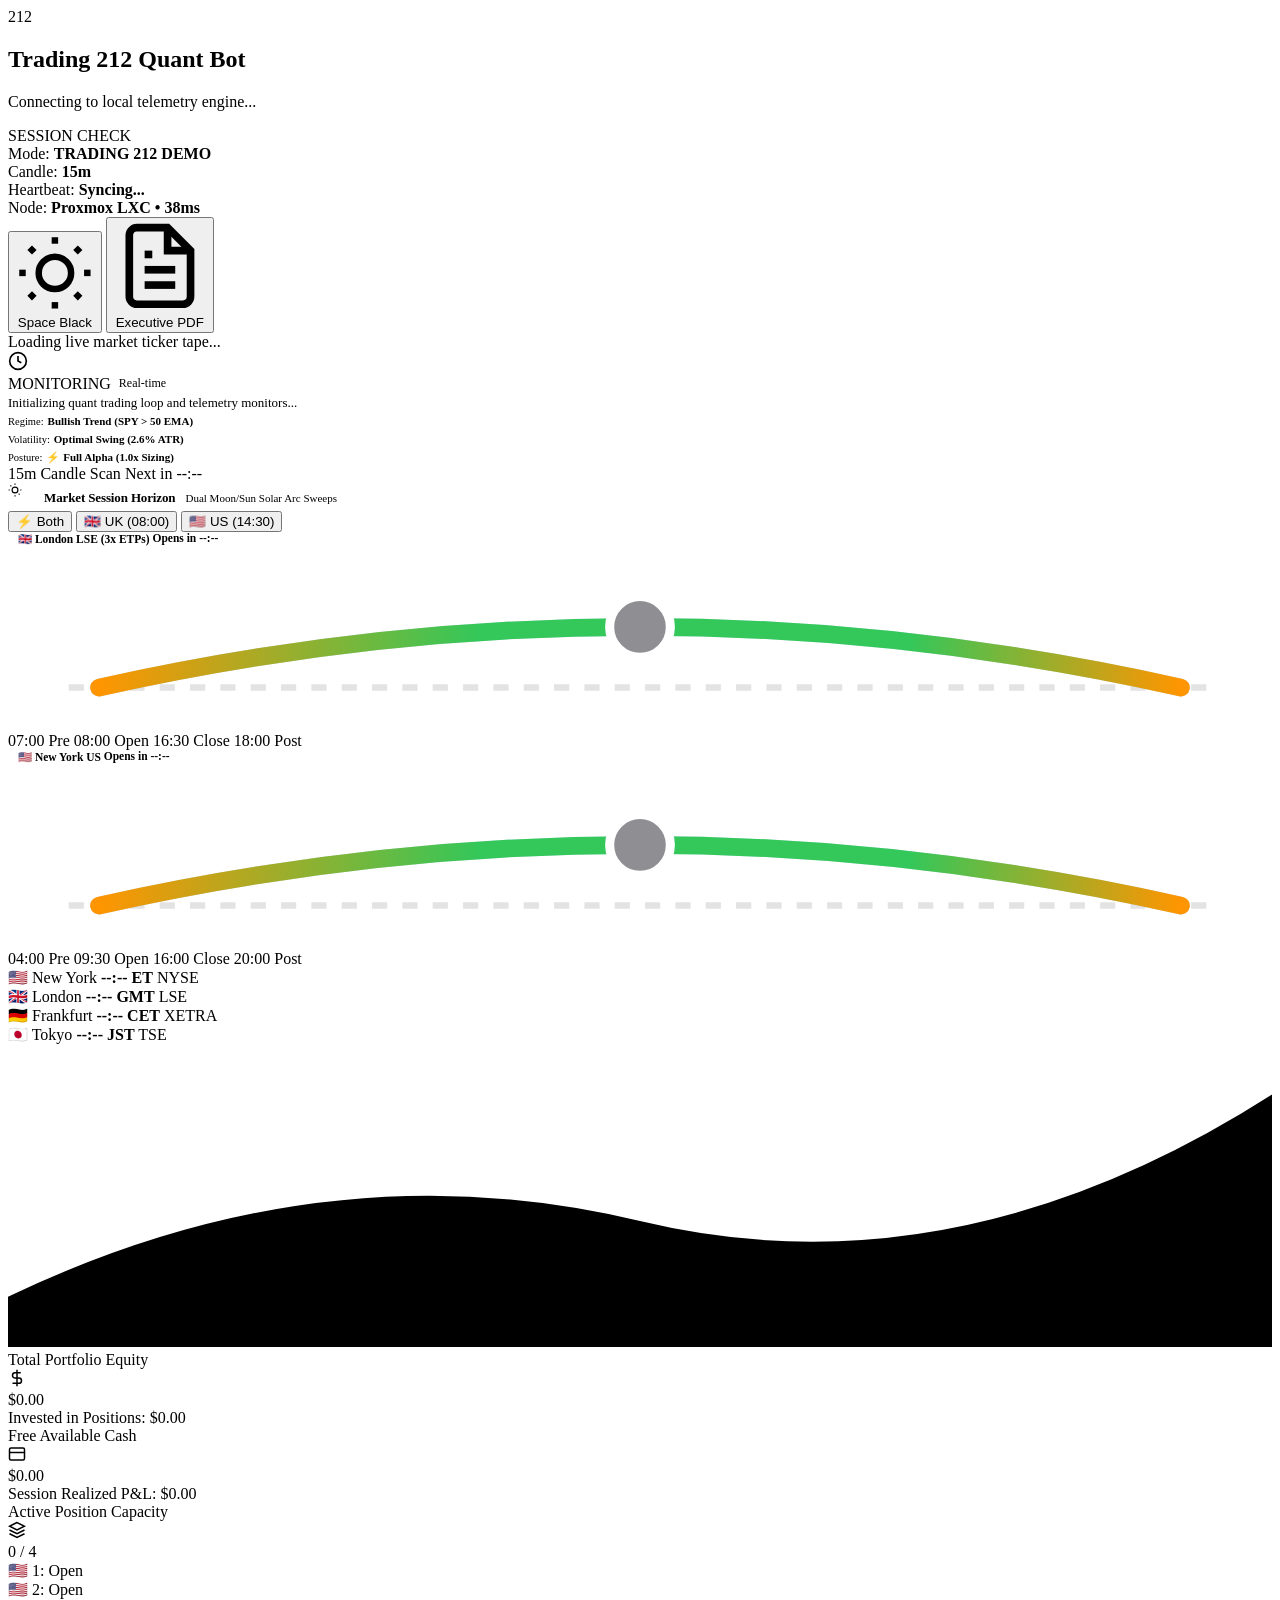
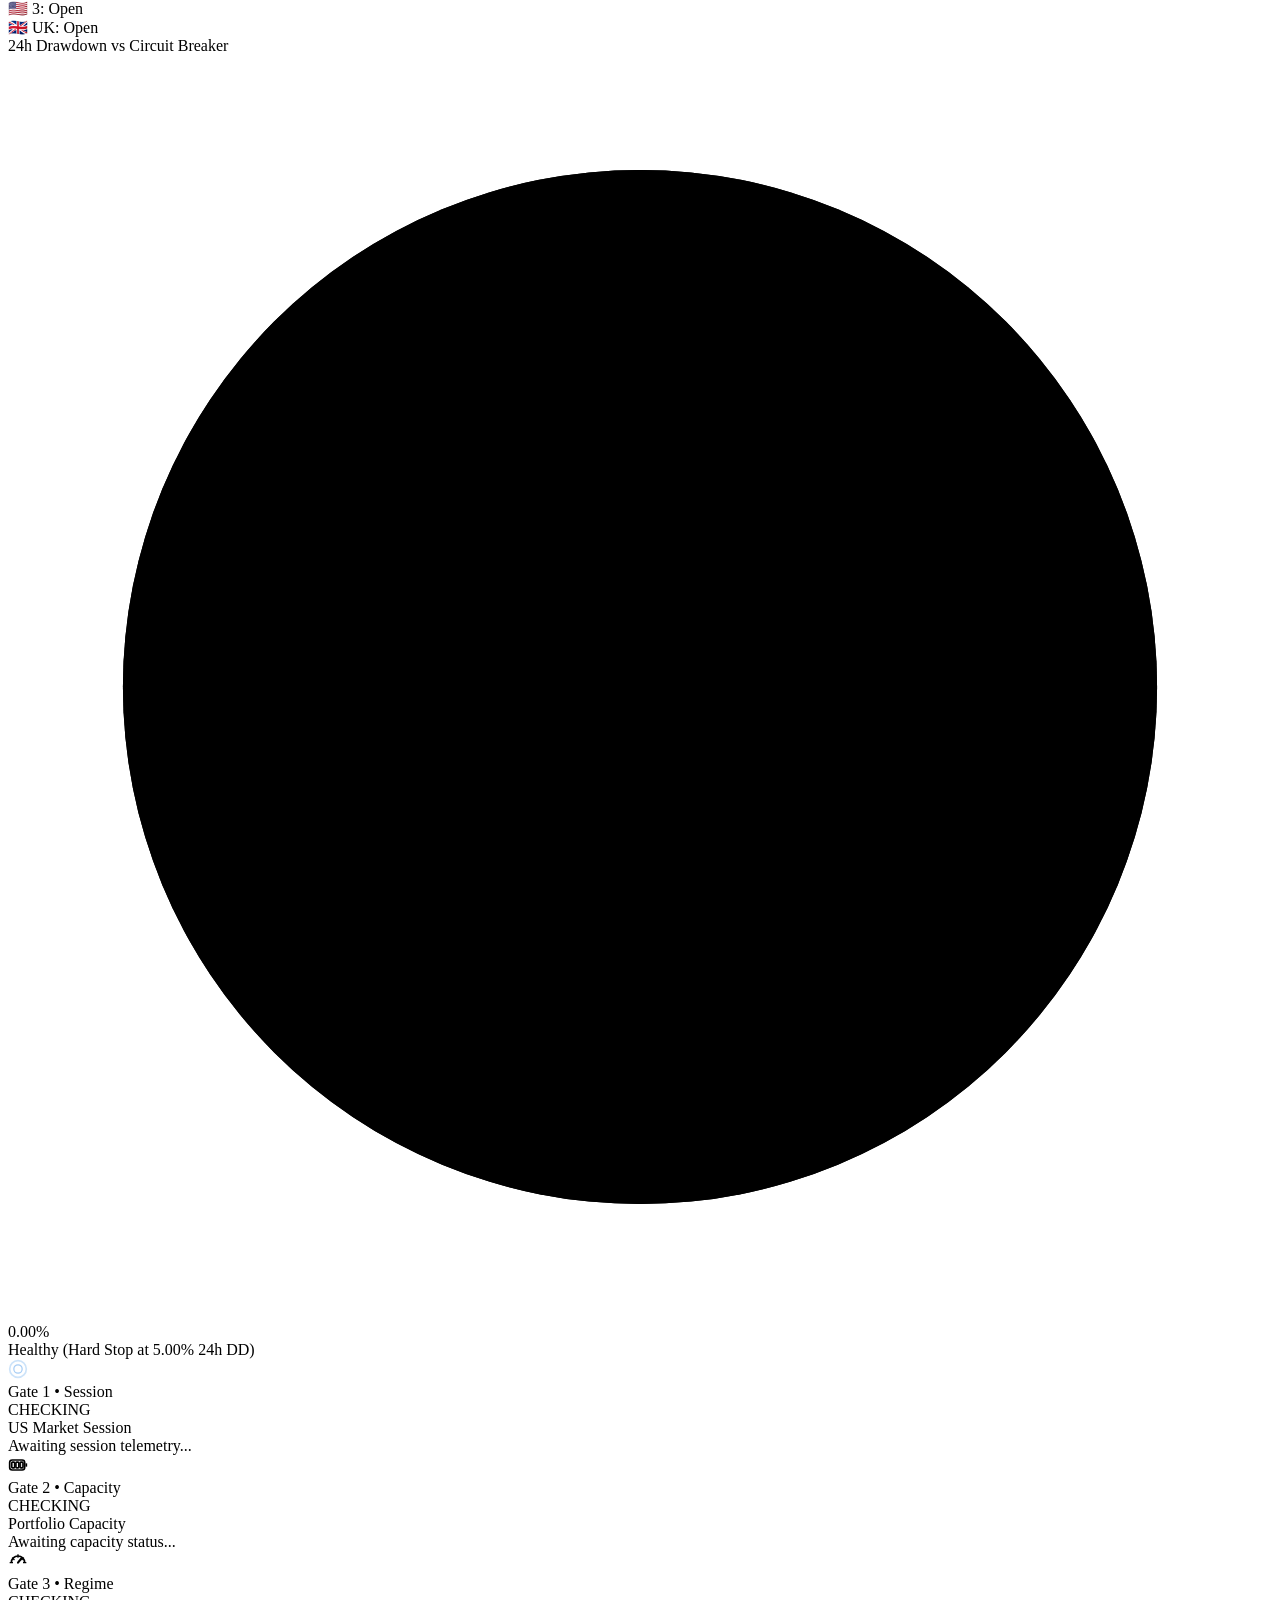
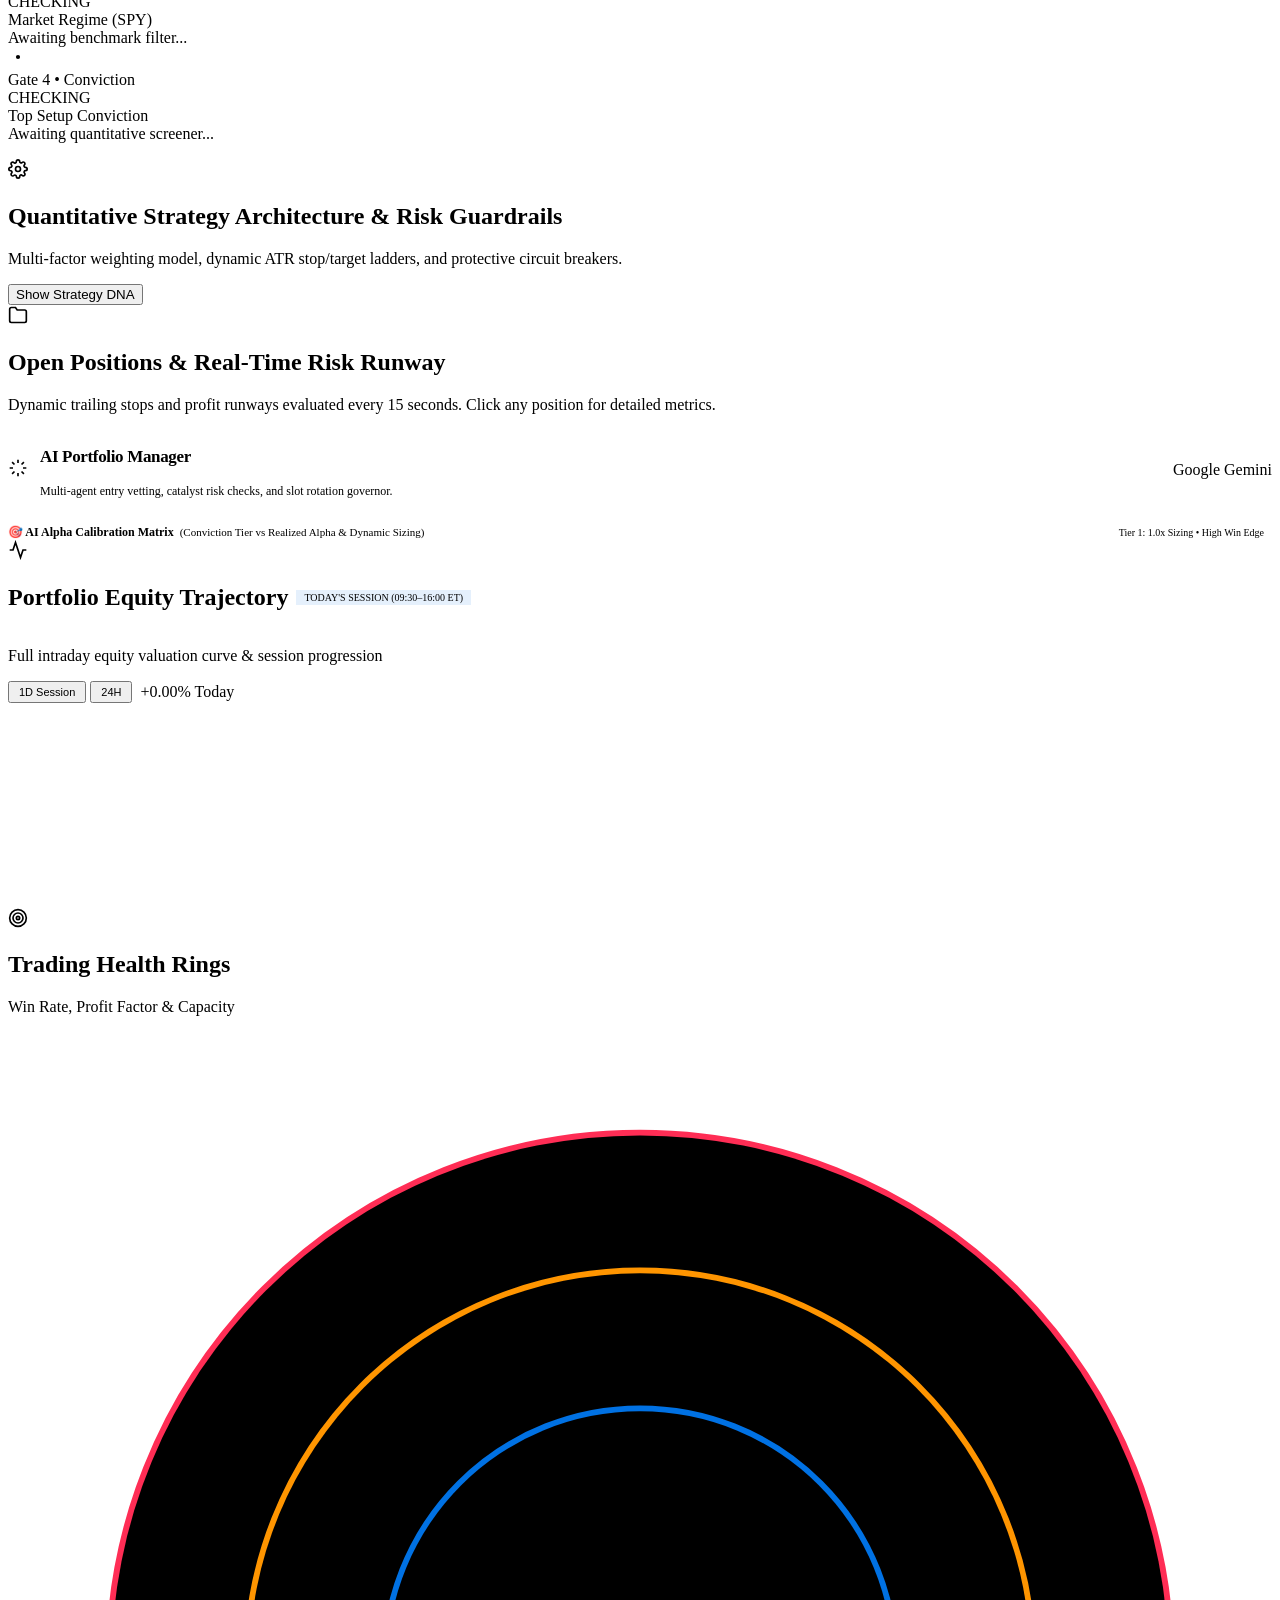
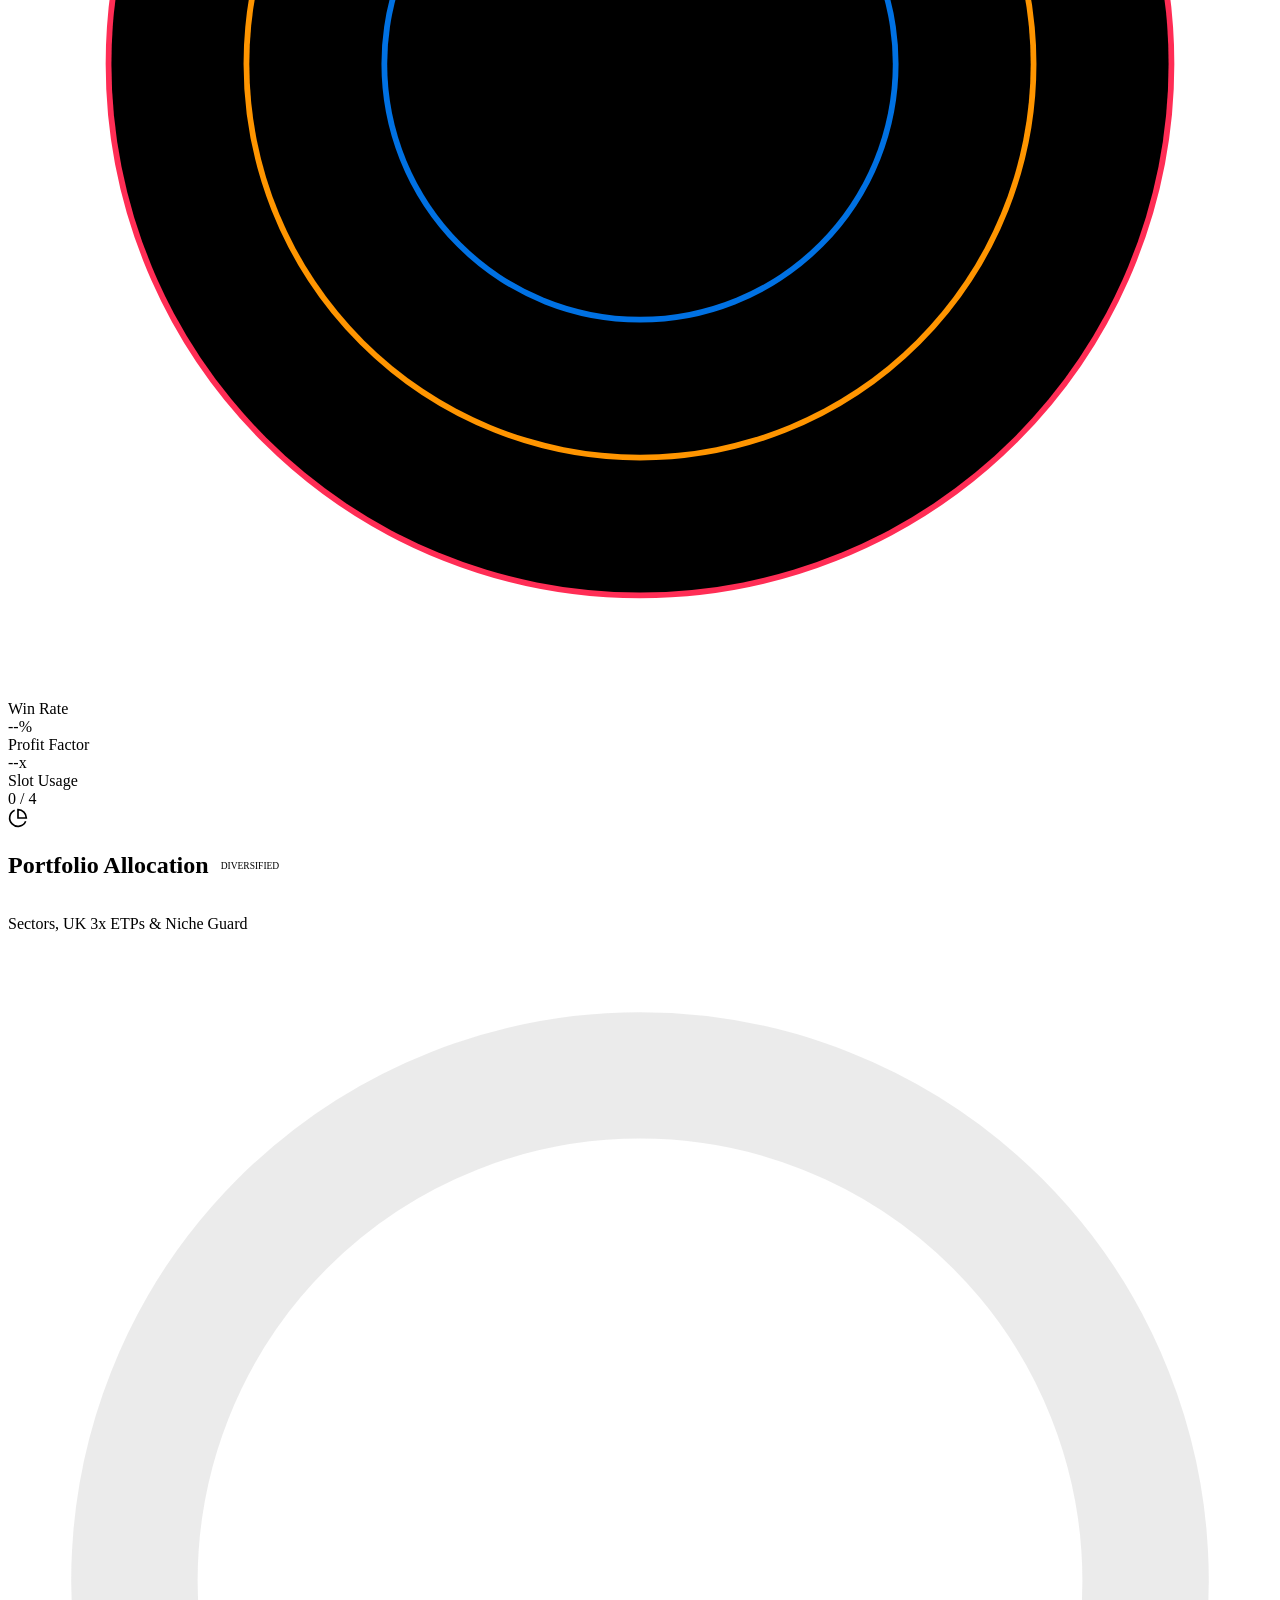
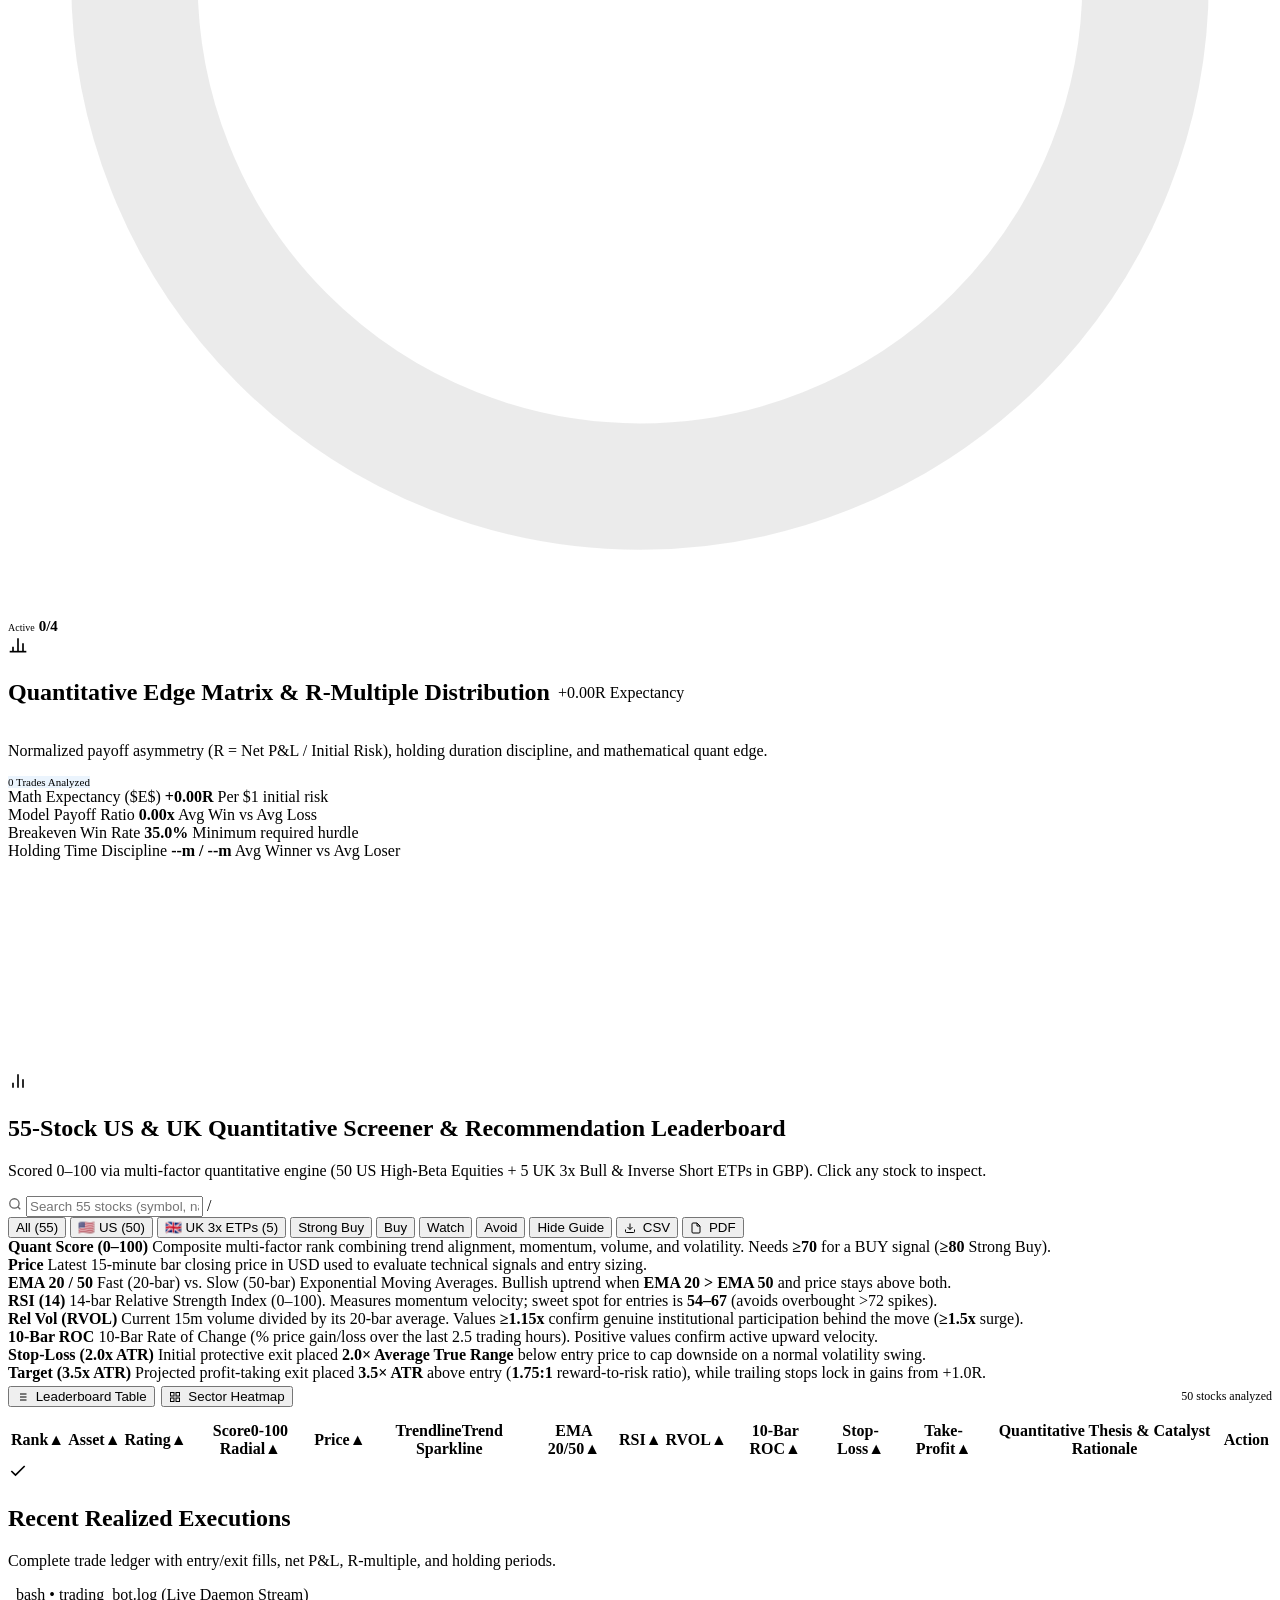
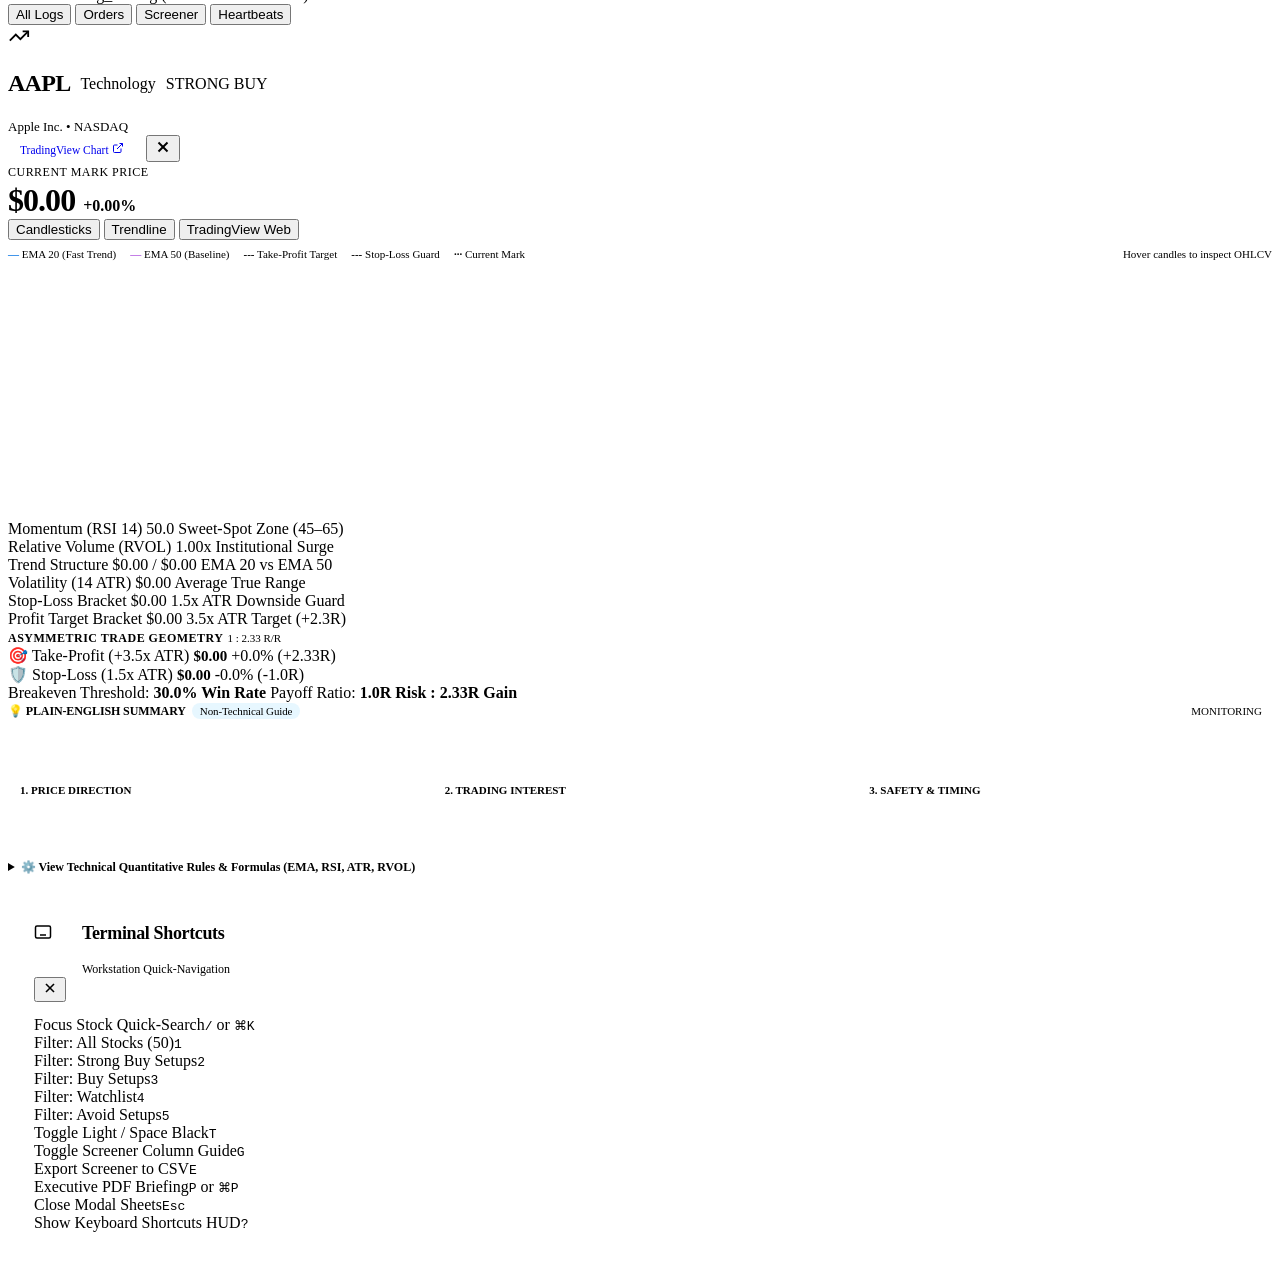
==== web/templates/index.html @ 450493ce "refactor(dashboard): decouple 7,800-line monolithic HTML/CSS/JS frontend into web/ assets" ====
<!DOCTYPE html>
<html lang="en">
<head>
  <meta charset="UTF-8" />
  <meta name="viewport" content="width=device-width, initial-scale=1.0" />
  <title>Trading 212 Quant Bot • Command Center</title>
  <link rel="stylesheet" href="/static/css/dashboard.css" />
</head>
<body>

  <!-- Fixed Top Header: Ultra-Slim Nav + Pinned Ticker Tape (Visible at all times) -->
  <header class="app-header-fixed">
    <!-- Apple Glass Sticky Nav -->
    <nav class="apple-nav">
      <div class="nav-content">
        <div class="brand-wrap">
          <div class="brand-icon">212</div>
          <div class="brand-text">
            <h1>Trading 212 Quant Bot</h1>
            <p id="endpoint-sub">Connecting to local telemetry engine...</p>
          </div>
        </div>
        <div class="status-pills">
          <div class="status-pill">
            <div id="market-beacon-dot" class="beacon-dot beacon-slate"></div>
            <span id="market-status-badge">SESSION CHECK</span>
          </div>
          <div class="status-pill">
            <span>Mode:</span>
            <strong id="mode-pill">TRADING 212 DEMO</strong>
          </div>
          <div class="status-pill">
            <span>Candle:</span>
            <strong id="tf-pill">15m</strong>
          </div>
          <div class="status-pill">
            <span>Heartbeat:</span>
            <strong id="hb-pill">Syncing...</strong>
          </div>

          <!-- Proxmox LXC Server Telemetry Pill -->
          <div class="status-pill status-pill-node" title="Proxmox Private Cloud Container • 24/7 Daemon">
            <div class="beacon-dot beacon-green"></div>
            <span>Node:</span>
            <strong id="node-pill">Proxmox LXC • 38ms</strong>
          </div>

          <!-- Space Black Theme Switcher -->
          <button id="theme-toggle-btn" class="theme-toggle-btn" onclick="toggleTheme()" title="Switch Light & Space Black theme">
            <svg id="theme-sun-icon" viewBox="0 0 24 24" fill="none" stroke="currentColor" stroke-width="2">
              <circle cx="12" cy="12" r="5"></circle>
              <line x1="12" y1="1" x2="12" y2="3"></line>
              <line x1="12" y1="21" x2="12" y2="23"></line>
              <line x1="4.22" y1="4.22" x2="5.64" y2="5.64"></line>
              <line x1="18.36" y1="18.36" x2="19.78" y2="19.78"></line>
              <line x1="1" y1="12" x2="3" y2="12"></line>
              <line x1="21" y1="12" x2="23" y2="12"></line>
              <line x1="4.22" y1="19.78" x2="5.64" y2="18.36"></line>
              <line x1="18.36" y1="5.64" x2="19.78" y2="4.22"></line>
            </svg>
            <svg id="theme-moon-icon" style="display:none;" viewBox="0 0 24 24" fill="none" stroke="currentColor" stroke-width="2">
              <path d="M21 12.79A9 9 0 1 1 11.21 3 7 7 0 0 0 21 12.79z"></path>
            </svg>
            <span id="theme-btn-label">Space Black</span>
          </button>

          <!-- 1-Click Executive PDF Tear-Sheet Export Button -->
          <button id="btn-export-pdf" class="pdf-export-nav-btn" onclick="exportExecutivePDF()" title="Export 1-Click Executive PDF Tear-Sheet [P]">
            <svg viewBox="0 0 24 24" fill="none" stroke="currentColor" stroke-width="2">
              <path d="M14 2H6a2 2 0 0 0-2 2v16a2 2 0 0 0 2 2h12a2 2 0 0 0 2-2V8z"></path>
              <polyline points="14 2 14 8 20 8"></polyline>
              <line x1="16" y1="13" x2="8" y2="13"></line>
              <line x1="16" y1="17" x2="8" y2="17"></line>
              <polyline points="10 9 9 9 8 9"></polyline>
            </svg>
            <span>Executive PDF</span>
          </button>
        </div>
      </div>
    </nav>

    <!-- Live Top-Movers Ticker Tape / Marquee -->
    <div class="ticker-tape-container" title="Continuous Wall Street Ticker Tape • Click any stock to inspect">
      <div class="ticker-tape-track" id="ticker-tape-track">
        <div class="ticker-item"><span style="color:var(--text-tertiary);">Loading live market ticker tape...</span></div>
      </div>
    </div>
  </header>

  <!-- Main Content -->
  <main class="main-container">

    <!-- Executive Print Header (Only visible on Cmd+P / PDF Export) -->
    <div class="print-executive-header" style="display:none;">
      <div style="display:flex;justify-content:space-between;align-items:flex-start;padding-bottom:10px;border-bottom:2pt solid #1d1d1f;margin-bottom:12px;">
        <div style="display:flex;align-items:center;gap:12px;">
          <div style="background:#0071e3;color:#ffffff;font-size:15pt;font-weight:900;width:38px;height:38px;border-radius:9px;display:flex;align-items:center;justify-content:center;letter-spacing:-0.04em;">212</div>
          <div>
            <div style="font-size:8pt;font-weight:700;letter-spacing:0.08em;text-transform:uppercase;color:#0071e3;margin-bottom:1px;">Daily Quantitative Portfolio Briefing</div>
            <h1 style="font-size:17pt;font-weight:800;letter-spacing:-0.03em;margin:0;color:#1d1d1f;line-height:1.15;">Trading 212 Quantitative Bot</h1>
            <p style="font-size:9pt;color:#6e6e73;margin:2px 0 0 0;">Multi-Factor Momentum & Volatility Risk-Managed Execution Daemon</p>
          </div>
        </div>
        <div style="text-align:right;font-size:8pt;color:#6e6e73;line-height:1.45;">
          <div>Session Date: <strong id="print-session-date" style="color:#1d1d1f;">--</strong></div>
          <div>Report Timestamp: <strong id="print-timestamp" style="color:#1d1d1f;">--</strong></div>
          <div>Infrastructure: <strong style="color:#1d1d1f;">Proxmox LXC Container • 24/7 Daemon</strong></div>
          <div>Execution Mode: <strong id="print-session-mode" style="color:#0071e3;">TRADING 212 DEMO</strong></div>
        </div>
      </div>
    </div>

    <!-- Hero Activity Strip with Market Countdown & Scan Progress (3-Tier Layout) -->
    <div class="hero-activity reveal-on-scroll">
      <!-- Row 1: System Status, Macro Atmosphere & 15m Candle Scan -->
      <div class="hero-row-top">
        <div class="activity-left">
          <div class="squircle-icon squircle-blue">
            <svg width="20" height="20" viewBox="0 0 24 24" fill="none" stroke="currentColor" stroke-width="2">
              <circle cx="12" cy="12" r="10"></circle>
              <polyline points="12 6 12 12 16 14"></polyline>
            </svg>
          </div>
          <div>
            <div style="display:flex;align-items:center;gap:8px;">
              <span id="activity-state" class="activity-state-badge badge-buy">MONITORING</span>
              <span id="activity-updated" style="font-size:12px;color:var(--text-tertiary);">Real-time</span>
            </div>
            <div id="activity-detail" style="font-size:13px;color:var(--text-secondary);margin-top:2px;">
              Initializing quant trading loop and telemetry monitors...
            </div>
          </div>
        </div>

        <!-- Macro Atmosphere Weather & Volatility Weather Strip -->
        <div class="macro-atmosphere-strip" id="macro-atmosphere-strip">
          <div class="atmosphere-pill" id="atmo-regime-pill" title="SPY / QQQ 50-EMA Macro Trend Benchmark">
            <span class="beacon-dot beacon-open" id="atmo-regime-dot"></span>
            <span style="font-size:10.5px;color:var(--text-tertiary);">Regime:</span>
            <strong id="atmo-regime-text" style="font-size:11px;color:var(--text-primary);">Bullish Trend (SPY &gt; 50 EMA)</strong>
          </div>
          <div class="atmosphere-pill" id="atmo-vol-pill" title="15m ATR 14 Dynamic Volatility Weather">
            <span class="beacon-dot beacon-open" id="atmo-vol-dot"></span>
            <span style="font-size:10.5px;color:var(--text-tertiary);">Volatility:</span>
            <strong id="atmo-vol-text" style="font-size:11px;color:var(--text-primary);">Optimal Swing (2.6% ATR)</strong>
          </div>
          <div class="atmosphere-pill" id="atmo-posture-pill" title="Automated Risk &amp; Slot Sizing Posture">
            <span class="beacon-dot beacon-open" id="atmo-posture-dot"></span>
            <span style="font-size:10.5px;color:var(--text-tertiary);">Posture:</span>
            <strong id="atmo-posture-text" style="font-size:11px;color:var(--green-text);">⚡ Full Alpha (1.0x Sizing)</strong>
          </div>
        </div>

        <div class="timer-widget">
          <div class="timer-meta">
            <span id="scan-timer-label">15m Candle Scan</span>
            <span id="scan-timer-val">Next in --:--</span>
          </div>
          <div class="timer-track">
            <div id="scan-timer-bar" class="timer-bar" style="width:0%"></div>
          </div>
        </div>
      </div>

      <!-- Divider -->
      <div class="hero-divider"></div>

      <!-- Row 2: Market Session Horizon with Dual Moon Arcs -->
      <div class="hero-row-horizon">
        <div class="horizon-header">
          <div style="display:flex;align-items:center;gap:8px;">
            <div class="squircle-icon squircle-purple" style="width:28px;height:28px;border-radius:8px;">
              <svg width="14" height="14" viewBox="0 0 24 24" fill="none" stroke="currentColor" stroke-width="2">
                <circle cx="12" cy="12" r="5"></circle>
                <line x1="12" y1="1" x2="12" y2="3"></line>
                <line x1="12" y1="21" x2="12" y2="23"></line>
                <line x1="4.22" y1="4.22" x2="5.64" y2="5.64"></line>
                <line x1="18.36" y1="18.36" x2="19.78" y2="19.78"></line>
                <line x1="1" y1="12" x2="3" y2="12"></line>
                <line x1="21" y1="12" x2="23" y2="12"></line>
              </svg>
            </div>
            <div>
              <span id="market-timer-header-title" style="font-weight:700;font-size:13px;letter-spacing:-0.01em;">Market Session Horizon</span>
              <span style="font-size:11px;color:var(--text-tertiary);margin-left:6px;">Dual Moon/Sun Solar Arc Sweeps</span>
            </div>
          </div>
          <div class="market-switch-pills">
            <button id="dial-btn-both" class="market-pill-btn active" onclick="setMarketDialView('BOTH', this)" title="Show Dual UK & US Arcs Side-by-Side">⚡ Both</button>
            <button id="dial-btn-uk" class="market-pill-btn" onclick="setMarketDialView('UK', this)" title="Show UK London LSE 3x ETP Session Arc">🇬🇧 UK (08:00)</button>
            <button id="dial-btn-us" class="market-pill-btn" onclick="setMarketDialView('US', this)" title="Show US New York Session Arc">🇺🇸 US (14:30)</button>
          </div>
        </div>

        <div class="solar-dials-container" id="solar-dials-container">
          <!-- 🇬🇧 London LSE Moon/Sun Arc Subcard -->
          <div class="solar-dial-subcard" id="dial-subcard-uk">
            <div class="timer-meta" style="font-size:11.5px;">
              <span id="uk-timer-label" style="display:inline-flex;align-items:center;gap:4px;">
                <span class="beacon-dot beacon-slate" id="uk-beacon-dot" style="width:6px;height:6px;"></span>
                <strong>🇬🇧 London LSE (3x ETPs)</strong>
              </span>
              <span id="uk-timer-val" style="font-weight:600;color:var(--text-primary);">Opens in --:--</span>
            </div>
            <div class="solar-dial-wrap">
              <svg class="solar-arc-svg" viewBox="0 0 250 36">
                <defs>
                  <linearGradient id="solarGradUK" x1="0%" y1="0%" x2="100%" y2="0%">
                    <stop offset="0%" stop-color="#ff9500" />
                    <stop offset="35%" stop-color="#34c759" />
                    <stop offset="75%" stop-color="#34c759" />
                    <stop offset="100%" stop-color="#ff9500" />
                  </linearGradient>
                </defs>
                <line x1="12" y1="28" x2="238" y2="28" stroke="rgba(142,142,147,0.25)" stroke-width="1.3" stroke-dasharray="3,3" />
                <path d="M 18 28 Q 125 4 232 28" fill="none" stroke="rgba(0,113,227,0.18)" stroke-width="3.5" stroke-linecap="round" />
                <path id="solar-arc-progress-uk" d="M 18 28 Q 125 4 232 28" fill="none" stroke="url(#solarGradUK)" stroke-width="3.5" stroke-linecap="round" stroke-dasharray="225" stroke-dashoffset="0" />
                <circle id="solar-beacon-pin-uk" cx="125" cy="16" r="6" fill="#8e8e93" stroke="#ffffff" stroke-width="1.8" />
              </svg>
              <div class="solar-anchors">
                <span>07:00 Pre</span>
                <span style="color:var(--green-text);">08:00 Open</span>
                <span style="color:var(--amber-text);">16:30 Close</span>
                <span>18:00 Post</span>
              </div>
            </div>
          </div>

          <!-- 🇺🇸 US New York Moon/Sun Arc Subcard -->
          <div class="solar-dial-subcard" id="dial-subcard-us">
            <div class="timer-meta" style="font-size:11.5px;">
              <span id="us-timer-label" style="display:inline-flex;align-items:center;gap:4px;">
                <span class="beacon-dot beacon-slate" id="us-beacon-dot" style="width:6px;height:6px;"></span>
                <strong>🇺🇸 New York US</strong>
              </span>
              <span id="us-timer-val" style="font-weight:600;color:var(--text-primary);">Opens in --:--</span>
            </div>
            <div class="solar-dial-wrap">
              <svg class="solar-arc-svg" viewBox="0 0 250 36">
                <defs>
                  <linearGradient id="solarGradUS" x1="0%" y1="0%" x2="100%" y2="0%">
                    <stop offset="0%" stop-color="#ff9500" />
                    <stop offset="35%" stop-color="#34c759" />
                    <stop offset="75%" stop-color="#34c759" />
                    <stop offset="100%" stop-color="#ff9500" />
                  </linearGradient>
                </defs>
                <line x1="12" y1="28" x2="238" y2="28" stroke="rgba(142,142,147,0.25)" stroke-width="1.3" stroke-dasharray="3,3" />
                <path d="M 18 28 Q 125 4 232 28" fill="none" stroke="rgba(0,113,227,0.18)" stroke-width="3.5" stroke-linecap="round" />
                <path id="solar-arc-progress-us" d="M 18 28 Q 125 4 232 28" fill="none" stroke="url(#solarGradUS)" stroke-width="3.5" stroke-linecap="round" stroke-dasharray="225" stroke-dashoffset="0" />
                <circle id="solar-beacon-pin-us" cx="125" cy="16" r="6" fill="#8e8e93" stroke="#ffffff" stroke-width="1.8" />
              </svg>
              <div class="solar-anchors">
                <span>04:00 Pre</span>
                <span style="color:var(--green-text);">09:30 Open</span>
                <span style="color:var(--amber-text);">16:00 Close</span>
                <span>20:00 Post</span>
              </div>
            </div>
          </div>
        </div>
      </div>

      <!-- Divider -->
      <div class="hero-divider"></div>

      <!-- Row 3: Global Financial Market Sessions Clock Bar -->
      <div class="market-clocks-bar">
        <div class="market-clock-item">
          <div class="beacon-dot beacon-slate" id="beacon-ny"></div>
          <span class="clock-city">🇺🇸 New York</span>
          <strong class="clock-time" id="time-ny">--:-- ET</strong>
          <span class="clock-status clock-closed" id="status-ny">NYSE</span>
        </div>
        <div class="market-clock-item">
          <div class="beacon-dot beacon-slate" id="beacon-lon"></div>
          <span class="clock-city">🇬🇧 London</span>
          <strong class="clock-time" id="time-lon">--:-- GMT</strong>
          <span class="clock-status clock-closed" id="status-lon">LSE</span>
        </div>
        <div class="market-clock-item">
          <div class="beacon-dot beacon-slate" id="beacon-fra"></div>
          <span class="clock-city">🇩🇪 Frankfurt</span>
          <strong class="clock-time" id="time-fra">--:-- CET</strong>
          <span class="clock-status clock-closed" id="status-fra">XETRA</span>
        </div>
        <div class="market-clock-item">
          <div class="beacon-dot beacon-slate" id="beacon-tok"></div>
          <span class="clock-city">🇯🇵 Tokyo</span>
          <strong class="clock-time" id="time-tok">--:-- JST</strong>
          <span class="clock-status clock-closed" id="status-tok">TSE</span>
        </div>
      </div>
    </div>

    <!-- 4 KPI Cards Grid with Tactile Visual Meters -->
    <div class="kpi-grid reveal-on-scroll reveal-stagger">
      <div class="kpi-card" style="position:relative;">
        <div id="kpi-ambient-aura" class="ambient-glow-mesh active-green"></div>
        <svg class="kpi-bg-wave" viewBox="0 0 100 24" preserveAspectRatio="none">
          <path d="M0,20 Q25,8 50,14 T100,4 L100,24 L0,24 Z" fill="var(--green)" />
        </svg>
        <div class="kpi-header">
          <span class="kpi-title">Total Portfolio Equity</span>
          <div class="squircle-icon squircle-green">
            <svg width="18" height="18" viewBox="0 0 24 24" fill="none" stroke="currentColor" stroke-width="2">
              <line x1="12" y1="1" x2="12" y2="23"></line>
              <path d="M17 5H9.5a3.5 3.5 0 0 0 0 7h5a3.5 3.5 0 0 1 0 7H6"></path>
            </svg>
          </div>
        </div>
        <div id="kpi-equity" class="kpi-val">$0.00</div>
        <div id="kpi-invested" class="kpi-sub">Invested in Positions: $0.00</div>
      </div>

      <div class="kpi-card">
        <div class="kpi-header">
          <span class="kpi-title">Free Available Cash</span>
          <div class="squircle-icon squircle-blue">
            <svg width="18" height="18" viewBox="0 0 24 24" fill="none" stroke="currentColor" stroke-width="2">
              <rect x="2" y="4" width="20" height="16" rx="2"></rect>
              <line x1="2" y1="10" x2="22" y2="10"></line>
            </svg>
          </div>
        </div>
        <div id="kpi-cash" class="kpi-val">$0.00</div>
        <div id="kpi-realized" class="kpi-sub">Session Realized P&L: $0.00</div>
        <div class="kpi-capsule-meter" title="Liquid Cash vs Active Capital">
          <div id="kpi-cash-bar" class="kpi-capsule-fill" style="width:100%; background:var(--accent);"></div>
          <div id="kpi-invested-bar" class="kpi-capsule-fill" style="width:0%; background:var(--green);"></div>
        </div>
      </div>

      <div class="kpi-card">
        <div class="kpi-header">
          <span class="kpi-title">Active Position Capacity</span>
          <div class="squircle-icon squircle-purple">
            <svg width="18" height="18" viewBox="0 0 24 24" fill="none" stroke="currentColor" stroke-width="2">
              <polygon points="12 2 2 7 12 12 22 7 12 2"></polygon>
              <polyline points="2 17 12 22 22 17"></polyline>
              <polyline points="2 12 12 17 22 12"></polyline>
            </svg>
          </div>
        </div>
        <div id="kpi-positions" class="kpi-val">0 / 4</div>
        <div class="kpi-slots-wrap">
          <div id="slot-pill-1" class="slot-pill empty">🇺🇸 1: Open</div>
          <div id="slot-pill-2" class="slot-pill empty">🇺🇸 2: Open</div>
          <div id="slot-pill-3" class="slot-pill empty">🇺🇸 3: Open</div>
          <div id="slot-pill-4" class="slot-pill empty">🇬🇧 UK: Open</div>
        </div>
      </div>

      <div class="kpi-card">
        <div class="kpi-header">
          <span class="kpi-title">24h Drawdown vs Circuit Breaker</span>
          <div class="ring-gauge-wrap">
            <svg class="ring-gauge-svg" viewBox="0 0 44 44">
              <circle class="ring-track" cx="22" cy="22" r="18"></circle>
              <circle id="dd-ring-circle" class="ring-fill" cx="22" cy="22" r="18" stroke="var(--green)"></circle>
            </svg>
          </div>
        </div>
        <div id="kpi-dd" class="kpi-val">0.00%</div>
        <div id="kpi-dd-limit" class="kpi-sub">Healthy (Hard Stop at 5.00% 24h DD)</div>
      </div>
    </div>

    <!-- 4-Gate Diagnostics Pipeline with Animated Conduit -->
    <div class="gate-pipeline reveal-on-scroll reveal-stagger">
      <div class="gate-step">
        <div class="gate-step-head">
          <div class="gate-icon-title">
            <div class="gate-mini-icon">
              <svg width="20" height="20" viewBox="0 0 24 24">
                <circle cx="12" cy="12" r="10" fill="none" stroke="rgba(0,113,227,0.2)" stroke-width="2" />
                <circle cx="12" cy="12" r="5" fill="none" stroke="rgba(0,113,227,0.35)" stroke-width="1.5" />
                <line x1="12" y1="12" x2="22" y2="12" stroke="var(--accent)" stroke-width="2" class="radar-beam" />
              </svg>
            </div>
            <span class="gate-step-num">Gate 1 • Session</span>
          </div>
          <span id="gate1-badge" class="gate-status-badge badge-hold">CHECKING</span>
        </div>
        <div id="gate1-val" class="gate-step-val">US Market Session</div>
        <div id="gate1-desc" class="gate-step-desc">Awaiting session telemetry...</div>
      </div>

      <div class="gate-step">
        <div class="gate-step-head">
          <div class="gate-icon-title">
            <div class="gate-mini-icon">
              <svg width="20" height="20" viewBox="0 0 24 24" fill="none" stroke="currentColor" stroke-width="2">
                <rect x="2" y="6" width="18" height="12" rx="3" stroke="var(--text-secondary)" />
                <line x1="22" y1="10" x2="22" y2="14" stroke="var(--text-secondary)" />
                <rect id="gate-batt-seg1" x="4.5" y="8.5" width="3.5" height="7" rx="1" fill="var(--green)" />
                <rect id="gate-batt-seg2" x="9.5" y="8.5" width="3.5" height="7" rx="1" fill="var(--green)" />
                <rect id="gate-batt-seg3" x="14.5" y="8.5" width="3.5" height="7" rx="1" fill="rgba(142,142,147,0.3)" />
              </svg>
            </div>
            <span class="gate-step-num">Gate 2 • Capacity</span>
          </div>
          <span id="gate2-badge" class="gate-status-badge badge-hold">CHECKING</span>
        </div>
        <div id="gate2-val" class="gate-step-val">Portfolio Capacity</div>
        <div id="gate2-desc" class="gate-step-desc">Awaiting capacity status...</div>
      </div>

      <div class="gate-step">
        <div class="gate-step-head">
          <div class="gate-icon-title">
            <div class="gate-mini-icon">
              <svg width="20" height="20" viewBox="0 0 24 24" fill="none" stroke="currentColor" stroke-width="2">
                <path d="M12 4v4M4.93 7.93l2.83 2.83M19.07 7.93l-2.83 2.83M2 14h4M18 14h4" stroke="var(--text-tertiary)" stroke-width="1.5" />
                <path d="M4 14a8 8 0 1 1 16 0" stroke="var(--accent)" stroke-width="2" />
                <line x1="12" y1="14" x2="16" y2="9" stroke="var(--green)" stroke-width="2.5" stroke-linecap="round" />
              </svg>
            </div>
            <span class="gate-step-num">Gate 3 • Regime</span>
          </div>
          <span id="gate3-badge" class="gate-status-badge badge-hold">CHECKING</span>
        </div>
        <div id="gate3-val" class="gate-step-val">Market Regime (SPY)</div>
        <div id="gate3-desc" class="gate-step-desc">Awaiting benchmark filter...</div>
      </div>

      <div class="gate-step">
        <div class="gate-step-head">
          <div class="gate-icon-title">
            <div class="gate-mini-icon">
              <svg width="20" height="20" viewBox="0 0 24 24" class="crosshair-anim">
                <circle cx="12" cy="12" r="9" fill="none" stroke="var(--amber)" stroke-width="1.5" />
                <circle cx="12" cy="12" r="2.5" fill="var(--amber)" />
                <line x1="12" y1="1" x2="12" y2="6" stroke="var(--amber)" stroke-width="2" />
                <line x1="12" y1="18" x2="12" y2="23" stroke="var(--amber)" stroke-width="2" />
                <line x1="1" y1="12" x2="6" y2="12" stroke="var(--amber)" stroke-width="2" />
                <line x1="18" y1="12" x2="23" y2="12" stroke="var(--amber)" stroke-width="2" />
              </svg>
            </div>
            <span class="gate-step-num">Gate 4 • Conviction</span>
          </div>
          <span id="gate4-badge" class="gate-status-badge badge-hold">CHECKING</span>
        </div>
        <div id="gate4-val" class="gate-step-val">Top Setup Conviction</div>
        <div id="gate4-desc" class="gate-step-desc">Awaiting quantitative screener...</div>
      </div>
    </div>

    <!-- Quantitative Strategy Architecture & Risk Envelopes HUD -->
    <section class="section-card reveal-on-scroll" id="engine-specs-card" style="margin-top:16px;">
      <div class="section-header" style="cursor:pointer;" onclick="toggleEngineSpecs()">
        <div class="section-title-wrap">
          <div class="squircle-icon squircle-purple">
            <svg width="20" height="20" viewBox="0 0 24 24" fill="none" stroke="currentColor" stroke-width="2">
              <circle cx="12" cy="12" r="3"></circle>
              <path d="M19.4 15a1.65 1.65 0 0 0 .33 1.82l.06.06a2 2 0 0 1 0 2.83 2 2 0 0 1-2.83 0l-.06-.06a1.65 1.65 0 0 0-1.82-.33 1.65 1.65 0 0 0-1 1.51V21a2 2 0 0 1-2 2 2 2 0 0 1-2-2v-.09A1.65 1.65 0 0 0 9 19.4a1.65 1.65 0 0 0-1.82.33l-.06.06a2 2 0 0 1-2.83 0 2 2 0 0 1 0-2.83l.06-.06a1.65 1.65 0 0 0 .33-1.82 1.65 1.65 0 0 0-1.51-1H3a2 2 0 0 1-2-2 2 2 0 0 1 2-2h.09A1.65 1.65 0 0 0 4.6 9a1.65 1.65 0 0 0-.33-1.82l-.06-.06a2 2 0 0 1 0-2.83 2 2 0 0 1 2.83 0l.06.06a1.65 1.65 0 0 0 1.82.33H9a1.65 1.65 0 0 0 1-1.51V3a2 2 0 0 1 2-2 2 2 0 0 1 2 2v.09a1.65 1.65 0 0 0 1 1.51 1.65 1.65 0 0 0 1.82-.33l.06-.06a2 2 0 0 1 2.83 0 2 2 0 0 1 0 2.83l-.06.06a1.65 1.65 0 0 0-.33 1.82V9a1.65 1.65 0 0 0 1.51 1H21a2 2 0 0 1 2 2 2 2 0 0 1-2 2h-.09a1.65 1.65 0 0 0-1.51 1z"></path>
            </svg>
          </div>
          <div>
            <h2 class="section-title">Quantitative Strategy Architecture & Risk Guardrails</h2>
            <p class="section-sub">Multi-factor weighting model, dynamic ATR stop/target ladders, and protective circuit breakers.</p>
          </div>
        </div>
        <button id="btn-toggle-engine-specs" class="filter-btn" onclick="event.stopPropagation(); toggleEngineSpecs();">Show Strategy DNA</button>
      </div>

      <div id="engine-specs-body" style="display:none; margin-top:14px; border-top:1px solid var(--border); padding-top:16px;">
        <div class="engine-specs-grid">
          <div class="engine-spec-card">
            <span class="engine-spec-title">Factor 1 • Trend Structure</span>
            <span class="engine-spec-val" style="color:var(--accent);">35% Weight</span>
            <span class="engine-spec-sub">EMA 20 &gt; EMA 50 trend alignment with positive price expansion.</span>
            <div class="engine-spec-bar"><div class="engine-spec-fill" style="width:35%;"></div></div>
          </div>
          <div class="engine-spec-card">
            <span class="engine-spec-title">Factor 2 • Momentum Velocity</span>
            <span class="engine-spec-val" style="color:var(--green);">30% Weight</span>
            <span class="engine-spec-sub">RSI 14 sweet spot (54–67) and positive 10-bar rate of change.</span>
            <div class="engine-spec-bar"><div class="engine-spec-fill" style="width:30%; background:var(--green);"></div></div>
          </div>
          <div class="engine-spec-card">
            <span class="engine-spec-title">Factor 3 • Volume Conviction</span>
            <span class="engine-spec-val" style="color:var(--amber);">20% Weight</span>
            <span class="engine-spec-sub">Relative volume surge (RVOL &ge; 1.15x) validating institutional buying.</span>
            <div class="engine-spec-bar"><div class="engine-spec-fill" style="width:20%; background:var(--amber);"></div></div>
          </div>
          <div class="engine-spec-card">
            <span class="engine-spec-title">Factor 4 • Volatility Bracket</span>
            <span class="engine-spec-val" style="color:#af52de;">15% Weight</span>
            <span class="engine-spec-sub">Average True Range (ATR 14) sizing with protective downside stop.</span>
            <div class="engine-spec-bar"><div class="engine-spec-fill" style="width:15%; background:#af52de;"></div></div>
          </div>
        </div>

        <div class="engine-specs-grid" style="margin-top:14px;">
          <div class="engine-spec-card">
            <span class="engine-spec-title">Risk Rule • Position Sizing</span>
            <span class="engine-spec-val">Max 2.0% Risk</span>
            <span class="engine-spec-sub">Dollar risk per trade capped at 2% total equity based on 2.0x ATR stop distance.</span>
          </div>
          <div class="engine-spec-card">
            <span class="engine-spec-title">Risk Rule • Portfolio Capacity</span>
            <span class="engine-spec-val">3 Slots Max</span>
            <span class="engine-spec-sub">Strict 33% capital allocation per slot preventing over-concentration.</span>
          </div>
          <div class="engine-spec-card">
            <span class="engine-spec-title">Risk Rule • Circuit Breaker</span>
            <span class="engine-spec-val" style="color:var(--red);">5.00% 24h Stop</span>
            <span class="engine-spec-sub">Automated trading halt if portfolio drawdown exceeds 5% from high-water mark.</span>
          </div>
          <div class="engine-spec-card">
            <span class="engine-spec-title">Risk Rule • Trailing Stop</span>
            <span class="engine-spec-val" style="color:var(--green);">+1.0R Ratchet</span>
            <span class="engine-spec-sub">Locks in breakeven once price reaches +1.0R, trailing at +1.5x ATR thereafter.</span>
          </div>
        </div>
      </div>
    </section>

    <!-- Active Positions Section with Apple-Grade Runway Visualizer -->
    <section class="section-card reveal-on-scroll">
      <div class="section-header">
        <div class="section-title-wrap">
          <div class="squircle-icon squircle-blue">
            <svg width="20" height="20" viewBox="0 0 24 24" fill="none" stroke="currentColor" stroke-width="2">
              <path d="M22 19a2 2 0 0 1-2 2H4a2 2 0 0 1-2-2V5a2 2 0 0 1 2-2h5l2 3h9a2 2 0 0 1 2 2z"></path>
            </svg>
          </div>
          <div>
            <h2 class="section-title">Open Positions & Real-Time Risk Runway</h2>
            <p class="section-sub">Dynamic trailing stops and profit runways evaluated every 15 seconds. Click any position for detailed metrics.</p>
          </div>
        </div>
      </div>
      <div id="positions-container">
        <!-- Rendered dynamically -->
      </div>
    </section>

    <!-- AI Portfolio Manager Hero Banner -->
    <div class="ai-hero-box reveal-on-scroll">
      <div style="display:flex;justify-content:space-between;align-items:center;margin-bottom:14px;flex-wrap:wrap;gap:10px;">
        <div style="display:flex;align-items:center;gap:12px;">
          <div class="squircle-icon squircle-purple">
            <svg width="20" height="20" viewBox="0 0 24 24" fill="none" stroke="currentColor" stroke-width="2">
              <path d="M12 2v4M12 18v4M4.93 4.93l2.83 2.83M16.24 16.24l2.83 2.83M2 12h4M18 12h4M4.93 19.07l2.83-2.83M16.24 7.76l2.83-2.83"></path>
            </svg>
          </div>
          <div>
            <h3 style="font-size:17px;font-weight:600;letter-spacing:-0.02em;">AI Portfolio Manager</h3>
            <p style="font-size:12px;color:var(--text-tertiary);margin-top:1px;">Multi-agent entry vetting, catalyst risk checks, and slot rotation governor.</p>
          </div>
        </div>
        <div style="display:flex;align-items:center;gap:8px;">
          <span id="ai-engine-badge" class="badge badge-buy">Google Gemini</span>
          <button id="btn-toggle-expired" class="filter-btn" style="display:none;" onclick="toggleExpiredAI()">Show Expired</button>
        </div>
      </div>
      <div id="ai-scan-banner" style="display:none;background:rgba(0,113,227,0.08);border:1px solid rgba(0,113,227,0.15);border-radius:var(--radius-sm);padding:8px 14px;font-size:12px;color:var(--text-primary);margin-bottom:14px;"></div>
      <div id="ai-decisions-container">
        <!-- Decisions rendered here -->
      </div>

      <!-- AI Quant Confidence vs Realized Alpha Calibration Matrix -->
      <div class="ai-calibration-wrap" id="ai-calibration-wrap">
        <div style="display:flex;justify-content:space-between;align-items:center;flex-wrap:wrap;gap:8px;">
          <div style="display:flex;align-items:center;gap:6px;">
            <strong style="font-size:12px;color:var(--text-primary);">🎯 AI Alpha Calibration Matrix</strong>
            <span style="font-size:11px;color:var(--text-tertiary);">(Conviction Tier vs Realized Alpha &amp; Dynamic Sizing)</span>
          </div>
          <div id="ai-calibration-summary-pill" class="badge badge-strong-buy" style="font-size:10px;padding:2px 8px;">
            Tier 1: 1.0x Sizing • High Win Edge
          </div>
        </div>
        <div class="ai-tier-grid" id="ai-tier-grid">
          <!-- Rendered dynamically -->
        </div>
      </div>
    </div>

    <!-- Apple Portfolio Analytics (Equity Curve + Performance Activity Rings) -->
    <div class="analytics-grid reveal-on-scroll reveal-stagger">
      <!-- Cumulative Portfolio Equity Curve -->
      <div class="section-card" style="margin-bottom:0;">
        <div class="section-header" style="flex-wrap:wrap;gap:8px;">
          <div class="section-title-wrap">
            <div class="squircle-icon squircle-green">
              <svg width="20" height="20" viewBox="0 0 24 24" fill="none" stroke="currentColor" stroke-width="2">
                <polyline points="22 12 18 12 15 21 9 3 6 12 2 12"></polyline>
              </svg>
            </div>
            <div>
              <div style="display:flex;align-items:center;gap:8px;flex-wrap:wrap;">
                <h2 class="section-title">Portfolio Equity Trajectory</h2>
                <span id="session-range-badge" class="badge" style="font-size:10px;padding:2px 8px;background:rgba(0,113,227,0.1);color:var(--accent);">TODAY'S SESSION (09:30–16:00 ET)</span>
              </div>
              <p class="section-sub" id="equity-curve-subtitle">Full intraday equity valuation curve & session progression</p>
            </div>
          </div>
          <div style="display:flex;align-items:center;gap:8px;">
            <div class="filter-bar" style="margin:0;">
              <button id="btn-eq-1d" class="filter-btn active" onclick="setEquityView('1D')" style="padding:3px 9px;font-size:11px;">1D Session</button>
              <button id="btn-eq-24h" class="filter-btn" onclick="setEquityView('24H')" style="padding:3px 9px;font-size:11px;">24H</button>
            </div>
            <span id="curve-day-pnl-badge" class="badge badge-strong-buy">+0.00% Today</span>
            <span id="curve-pnl-badge" class="badge" style="display:none;">+0.00% Realized</span>
          </div>
        </div>
        <div id="equity-curve-container" style="position:relative;height:205px;width:100%;">
          <!-- SVG curve rendered dynamically -->
        </div>
      </div>

      <!-- Apple Fitness Concentric Activity Rings -->
      <div class="rings-card">
        <div class="section-header" style="margin-bottom:0;">
          <div class="section-title-wrap">
            <div class="squircle-icon squircle-amber">
              <svg width="20" height="20" viewBox="0 0 24 24" fill="none" stroke="currentColor" stroke-width="2">
                <circle cx="12" cy="12" r="10"></circle>
                <circle cx="12" cy="12" r="6"></circle>
                <circle cx="12" cy="12" r="2"></circle>
              </svg>
            </div>
            <div>
              <h2 class="section-title">Trading Health Rings</h2>
              <p class="section-sub">Win Rate, Profit Factor & Capacity</p>
            </div>
          </div>
        </div>

        <div class="rings-content-wrap">
          <div class="rings-svg-wrap">
            <svg class="rings-svg" viewBox="0 0 110 110">
              <!-- Ring 1 (Outer - Win Rate) -->
              <circle class="ring-bg" cx="55" cy="55" r="46" stroke="#ff2d55"></circle>
              <circle id="ring-win-rate" class="ring-active" cx="55" cy="55" r="46" stroke="#ff2d55" stroke-dasharray="289.0" stroke-dashoffset="289.0"></circle>

              <!-- Ring 2 (Middle - Profit Factor) -->
              <circle class="ring-bg" cx="55" cy="55" r="34" stroke="#ff9500"></circle>
              <circle id="ring-profit-factor" class="ring-active" cx="55" cy="55" r="34" stroke="#ff9500" stroke-dasharray="213.6" stroke-dashoffset="213.6"></circle>

              <!-- Ring 3 (Inner - Slot Capacity) -->
              <circle class="ring-bg" cx="55" cy="55" r="22" stroke="#0071e3"></circle>
              <circle id="ring-slot-capacity" class="ring-active" cx="55" cy="55" r="22" stroke="#0071e3" stroke-dasharray="138.2" stroke-dashoffset="138.2"></circle>
            </svg>
          </div>
          <div class="rings-legend">
            <div class="ring-leg-item">
              <div class="ring-leg-label"><div class="ring-dot" style="background:#ff2d55;"></div> Win Rate</div>
              <div id="stat-win-rate" class="ring-leg-val">--%</div>
            </div>
            <div class="ring-leg-item">
              <div class="ring-leg-label"><div class="ring-dot" style="background:#ff9500;"></div> Profit Factor</div>
              <div id="stat-profit-factor" class="ring-leg-val">--x</div>
            </div>
            <div class="ring-leg-item">
              <div class="ring-leg-label"><div class="ring-dot" style="background:#0071e3;"></div> Slot Usage</div>
              <div id="stat-slot-usage" class="ring-leg-val">0 / 4</div>
            </div>
          </div>
        </div>
      </div>

      <!-- Sector & Niche Exposure Radial Donut & Allocation Card -->
      <div class="donut-card reveal-on-scroll" id="portfolio-allocation-card">
        <div class="section-header" style="margin-bottom:0;">
          <div class="section-title-wrap">
            <div class="squircle-icon squircle-purple">
              <svg width="20" height="20" viewBox="0 0 24 24" fill="none" stroke="currentColor" stroke-width="2">
                <path d="M21.21 15.89A10 10 0 1 1 8 2.83"></path>
                <path d="M22 12A10 10 0 0 0 12 2v10z"></path>
              </svg>
            </div>
            <div>
              <div style="display:flex;align-items:center;gap:6px;">
                <h2 class="section-title">Portfolio Allocation</h2>
                <span id="niche-guard-badge" class="badge badge-strong-buy" style="font-size:9.5px;padding:1px 6px;">DIVERSIFIED</span>
              </div>
              <p class="section-sub">Sectors, UK 3x ETPs &amp; Niche Guard</p>
            </div>
          </div>
        </div>

        <div class="alloc-content-wrap">
          <div class="alloc-donut-wrap">
            <svg class="alloc-donut-svg" viewBox="0 0 120 120" id="alloc-donut-svg">
              <circle cx="60" cy="60" r="48" fill="none" stroke="rgba(142,142,147,0.18)" stroke-width="12"></circle>
            </svg>
            <div class="alloc-donut-center">
              <span id="alloc-active-slots-label" style="font-size:10px;color:var(--text-tertiary);">Active</span>
              <strong id="alloc-active-slots-count" style="font-size:15px;font-weight:700;">0/4</strong>
            </div>
          </div>

          <div class="alloc-legend-list" id="alloc-legend-list">
            <!-- Dynamic slices -->
          </div>
        </div>

        <div class="alloc-segmented-bar" id="alloc-segmented-bar">
          <!-- Multi-color horizontal bar -->
        </div>
      </div>
    </div>

    <!-- Quantitative Edge Matrix & R-Multiple Histogram -->
    <section class="section-card reveal-on-scroll" id="quant-edge-card">
      <div class="section-header" style="flex-wrap:wrap;gap:8px;">
        <div class="section-title-wrap">
          <div class="squircle-icon squircle-blue">
            <svg width="20" height="20" viewBox="0 0 24 24" fill="none" stroke="currentColor" stroke-width="2">
              <line x1="18" y1="20" x2="18" y2="10"></line>
              <line x1="12" y1="20" x2="12" y2="4"></line>
              <line x1="6" y1="20" x2="6" y2="14"></line>
              <line x1="2" y1="20" x2="22" y2="20"></line>
            </svg>
          </div>
          <div>
            <div style="display:flex;align-items:center;gap:8px;flex-wrap:wrap;">
              <h2 class="section-title">Quantitative Edge Matrix & R-Multiple Distribution</h2>
              <span id="quant-edge-badge" class="badge badge-strong-buy">+0.00R Expectancy</span>
            </div>
            <p class="section-sub">Normalized payoff asymmetry (R = Net P&amp;L / Initial Risk), holding duration discipline, and mathematical quant edge.</p>
          </div>
        </div>
        <div style="display:flex;align-items:center;gap:8px;">
          <span id="quant-trades-count-pill" class="badge" style="font-size:11px;background:rgba(0,113,227,0.08);color:var(--accent);">0 Trades Analyzed</span>
        </div>
      </div>

      <!-- 4 Quant Edge KPI Cards -->
      <div class="quant-edge-kpis">
        <div class="quant-edge-kpi">
          <span class="edge-kpi-label">Math Expectancy ($E$)</span>
          <strong id="edge-expectancy-val" class="edge-kpi-val pos-green">+0.00R</strong>
          <span id="edge-expectancy-sub" class="edge-kpi-sub">Per $1 initial risk</span>
        </div>
        <div class="quant-edge-kpi">
          <span class="edge-kpi-label">Model Payoff Ratio</span>
          <strong id="edge-payoff-val" class="edge-kpi-val">0.00x</strong>
          <span id="edge-payoff-sub" class="edge-kpi-sub">Avg Win vs Avg Loss</span>
        </div>
        <div class="quant-edge-kpi">
          <span class="edge-kpi-label">Breakeven Win Rate</span>
          <strong id="edge-be-val" class="edge-kpi-val">35.0%</strong>
          <span id="edge-be-sub" class="edge-kpi-sub">Minimum required hurdle</span>
        </div>
        <div class="quant-edge-kpi">
          <span class="edge-kpi-label">Holding Time Discipline</span>
          <strong id="edge-hold-val" class="edge-kpi-val" style="color:var(--accent);">--m / --m</strong>
          <span id="edge-hold-sub" class="edge-kpi-sub">Avg Winner vs Avg Loser</span>
        </div>
      </div>

      <!-- Histogram Visualizer Container -->
      <div id="r-histogram-container" style="position:relative; width:100%; height:195px; margin-top:16px;">
        <!-- Rendered dynamically via SVG -->
      </div>
    </section>

    <!-- 50-Stock Screener with Radial Score Rings & Sparklines -->
    <section class="section-card reveal-on-scroll">
      <div class="section-header">
        <div class="section-title-wrap">
          <div class="squircle-icon squircle-blue">
            <svg width="20" height="20" viewBox="0 0 24 24" fill="none" stroke="currentColor" stroke-width="2">
              <line x1="18" y1="20" x2="18" y2="10"></line>
              <line x1="12" y1="20" x2="12" y2="4"></line>
              <line x1="6" y1="20" x2="6" y2="14"></line>
            </svg>
          </div>
          <div>
            <h2 id="screener-title" class="section-title">55-Stock US &amp; UK Quantitative Screener &amp; Recommendation Leaderboard</h2>
            <p class="section-sub">Scored 0–100 via multi-factor quantitative engine (50 US High-Beta Equities + 5 UK 3x Bull &amp; Inverse Short ETPs in GBP). Click any stock to inspect.</p>
          </div>
        </div>
        <div class="filter-bar">
          <!-- Spotlight Quick-Search -->
          <div class="screener-search-wrap">
            <svg width="14" height="14" viewBox="0 0 24 24" fill="none" stroke="currentColor" stroke-width="2.2" style="opacity:0.6;">
              <circle cx="11" cy="11" r="8"></circle>
              <line x1="21" y1="21" x2="16.65" y2="16.65"></line>
            </svg>
            <input type="text" id="screener-search-input" placeholder="Search 55 stocks (symbol, name, sector)... [/]" oninput="handleScreenerSearch(this.value)" autocomplete="off" spellcheck="false" />
            <span class="search-kbd-shortcut">/</span>
          </div>

          <button id="btn-filter-all" class="filter-btn active" onclick="setFilter('ALL', this)">All (55)</button>
          <button id="btn-filter-us" class="filter-btn" onclick="setFilter('US_ONLY', this)">🇺🇸 US (50)</button>
          <button id="btn-filter-uk" class="filter-btn" onclick="setFilter('UK_ONLY', this)">🇬🇧 UK 3x ETPs (5)</button>
          <button id="btn-filter-strong-buy" class="filter-btn" onclick="setFilter('STRONG BUY', this)">Strong Buy</button>
          <button id="btn-filter-buy" class="filter-btn" onclick="setFilter('BUY', this)">Buy</button>
          <button id="btn-filter-watch" class="filter-btn" onclick="setFilter('WATCH', this)">Watch</button>
          <button id="btn-filter-avoid" class="filter-btn" onclick="setFilter('AVOID', this)">Avoid</button>
          <button id="btn-toggle-guide" class="filter-btn" onclick="toggleScreenerGuide()">Hide Guide</button>
          <button id="btn-export-csv" class="filter-btn export-csv-btn" onclick="exportScreenerCSV()" title="Export ranked 50-stock matrix as CSV">
            <svg width="12" height="12" viewBox="0 0 24 24" fill="none" stroke="currentColor" stroke-width="2" style="vertical-align:middle;margin-right:3px;">
              <path d="M21 15v4a2 2 0 0 1-2 2H5a2 2 0 0 1-2-2v-4"></path>
              <polyline points="7 10 12 15 17 10"></polyline>
              <line x1="12" y1="15" x2="12" y2="3"></line>
            </svg>
            <span>CSV</span>
          </button>
          <button id="btn-screener-pdf" class="filter-btn export-pdf-btn" onclick="exportExecutivePDF()" title="Export Executive Tear-Sheet [P]">
            <svg width="12" height="12" viewBox="0 0 24 24" fill="none" stroke="currentColor" stroke-width="2" style="vertical-align:middle;margin-right:3px;">
              <path d="M14 2H6a2 2 0 0 0-2 2v16a2 2 0 0 0 2 2h12a2 2 0 0 0 2-2V8z"></path>
              <polyline points="14 2 14 8 20 8"></polyline>
            </svg>
            <span>PDF</span>
          </button>
        </div>
      </div>

      <!-- Collapsible 8-Card Quantitative Column Guide -->
      <div id="screener-guide" class="screener-guide-grid">
        <div class="screener-guide-card">
          <strong>Quant Score (0–100)</strong>
          Composite multi-factor rank combining trend alignment, momentum, volume, and volatility. Needs <b>&ge;70</b> for a BUY signal (<b>&ge;80</b> Strong Buy).
        </div>
        <div class="screener-guide-card">
          <strong>Price</strong>
          Latest 15-minute bar closing price in USD used to evaluate technical signals and entry sizing.
        </div>
        <div class="screener-guide-card">
          <strong>EMA 20 / 50</strong>
          Fast (20-bar) vs. Slow (50-bar) Exponential Moving Averages. Bullish uptrend when <b>EMA 20 &gt; EMA 50</b> and price stays above both.
        </div>
        <div class="screener-guide-card">
          <strong>RSI (14)</strong>
          14-bar Relative Strength Index (0–100). Measures momentum velocity; sweet spot for entries is <b>54–67</b> (avoids overbought &gt;72 spikes).
        </div>
        <div class="screener-guide-card">
          <strong>Rel Vol (RVOL)</strong>
          Current 15m volume divided by its 20-bar average. Values <b>&ge;1.15x</b> confirm genuine institutional participation behind the move (<b>&ge;1.5x</b> surge).
        </div>
        <div class="screener-guide-card">
          <strong>10-Bar ROC</strong>
          10-Bar Rate of Change (% price gain/loss over the last 2.5 trading hours). Positive values confirm active upward velocity.
        </div>
        <div class="screener-guide-card">
          <strong id="guide-sl-title">Stop-Loss (2.0x ATR)</strong>
          Initial protective exit placed <b>2.0&times; Average True Range</b> below entry price to cap downside on a normal volatility swing.
        </div>
        <div class="screener-guide-card">
          <strong id="guide-tp-title">Target (3.5x ATR)</strong>
          Projected profit-taking exit placed <b>3.5&times; ATR</b> above entry (<b>1.75:1</b> reward-to-risk ratio), while trailing stops lock in gains from +1.0R.
        </div>
      </div>

      <!-- Screener View Mode Selector -->
      <div style="display:flex;align-items:center;justify-content:space-between;margin-bottom:12px;margin-top:4px;">
        <div style="display:flex;gap:6px;">
          <button id="view-mode-table" class="filter-btn active" onclick="switchScreenerView('table')">
            <svg width="12" height="12" viewBox="0 0 24 24" fill="none" stroke="currentColor" stroke-width="2" style="vertical-align:middle;margin-right:4px;">
              <line x1="8" y1="6" x2="21" y2="6"></line>
              <line x1="8" y1="12" x2="21" y2="12"></line>
              <line x1="8" y1="18" x2="21" y2="18"></line>
              <line x1="3" y1="6" x2="3.01" y2="6"></line>
              <line x1="3" y1="12" x2="3.01" y2="12"></line>
              <line x1="3" y1="18" x2="3.01" y2="18"></line>
            </svg>
            Leaderboard Table
          </button>
          <button id="view-mode-heatmap" class="filter-btn" onclick="switchScreenerView('heatmap')">
            <svg width="12" height="12" viewBox="0 0 24 24" fill="none" stroke="currentColor" stroke-width="2" style="vertical-align:middle;margin-right:4px;">
              <rect x="3" y="3" width="7" height="7"></rect>
              <rect x="14" y="3" width="7" height="7"></rect>
              <rect x="14" y="14" width="7" height="7"></rect>
              <rect x="3" y="14" width="7" height="7"></rect>
            </svg>
            Sector Heatmap
          </button>
        </div>
        <span id="screener-count-pill" style="font-size:12px;color:var(--text-tertiary);">50 stocks analyzed</span>
      </div>

      <!-- Sector Heatmap Container -->
      <div id="screener-heatmap-container" style="display:none;margin-bottom:16px;">
        <!-- Dynamically rendered sector heatmap groups -->
      </div>

      <div class="table-container" id="screener-table-container">
        <table>
          <thead>
            <tr>
              <th id="th-sort-rank" class="sortable active-sort" onclick="handleSort('rank')">Rank<span id="sort-rank" class="sort-icon">▲</span></th>
              <th id="th-sort-symbol" class="sortable" onclick="handleSort('symbol')">Asset<span id="sort-symbol" class="sort-icon">▲</span></th>
              <th id="th-sort-rating" class="sortable" onclick="handleSort('rating')">Rating<span id="sort-rating" class="sort-icon">▲</span></th>
              <th id="th-sort-score" class="sortable" onclick="handleSort('score')">Score<span class="th-sub">0-100 Radial</span><span id="sort-score" class="sort-icon">▲</span></th>
              <th id="th-sort-price" class="sortable" onclick="handleSort('price')">Price<span id="sort-price" class="sort-icon">▲</span></th>
              <th>Trendline<span class="th-sub">Trend Sparkline</span></th>
              <th id="th-sort-ema" class="sortable" onclick="handleSort('ema')">EMA 20/50<span id="sort-ema" class="sort-icon">▲</span></th>
              <th id="th-sort-rsi" class="sortable" onclick="handleSort('rsi')">RSI<span id="sort-rsi" class="sort-icon">▲</span></th>
              <th id="th-sort-rvol" class="sortable" onclick="handleSort('rvol')">RVOL<span id="sort-rvol" class="sort-icon">▲</span></th>
              <th id="th-sort-roc" class="sortable" onclick="handleSort('roc')">10-Bar ROC<span id="sort-roc" class="sort-icon">▲</span></th>
              <th id="th-sort-sl" class="sortable" onclick="handleSort('sl')"><span id="th-sl-label">Stop-Loss</span><span id="sort-sl" class="sort-icon">▲</span></th>
              <th id="th-sort-tp" class="sortable" onclick="handleSort('tp')"><span id="th-tp-label">Take-Profit</span><span id="sort-tp" class="sort-icon">▲</span></th>
              <th class="th-thesis">Quantitative Thesis & Catalyst Rationale</th>
              <th style="text-align:right;">Action</th>
            </tr>
          </thead>
          <tbody id="screener-tbody">
            <!-- Screener rows rendered here -->
          </tbody>
        </table>
      </div>
    </section>

    <!-- Closed Trades History -->
    <section class="section-card reveal-on-scroll">
      <div class="section-header">
        <div class="section-title-wrap">
          <div class="squircle-icon squircle-green">
            <svg width="20" height="20" viewBox="0 0 24 24" fill="none" stroke="currentColor" stroke-width="2">
              <polyline points="20 6 9 17 4 12"></polyline>
            </svg>
          </div>
          <div>
            <h2 class="section-title">Recent Realized Executions</h2>
            <p id="closed-trades-summary" class="section-sub">Complete trade ledger with entry/exit fills, net P&L, R-multiple, and holding periods.</p>
          </div>
        </div>
      </div>
      <div id="closed-trades-container">
        <!-- Rendered here -->
      </div>
    </section>

    <!-- Live Execution Logs Terminal with macOS Window Frame -->
    <section class="section-card reveal-on-scroll" style="padding:0;overflow:hidden;background:transparent;border:none;box-shadow:none;">
      <div class="macos-window">
        <div class="macos-window-header">
          <div class="macos-traffic-lights">
            <div class="traffic-dot traffic-red" title="Close"></div>
            <div class="traffic-dot traffic-yellow" title="Minimize"></div>
            <div class="traffic-dot traffic-green" title="Expand"></div>
            <div class="macos-window-title" style="margin-left:8px;">
              <span>bash • trading_bot.log (Live Daemon Stream)</span>
              <span class="beacon-dot beacon-open" style="width:6px;height:6px;"></span>
            </div>
          </div>
          <div class="log-filter-pills">
            <button class="log-filter-btn active" onclick="setLogFilter('ALL', this)">All Logs</button>
            <button class="log-filter-btn" onclick="setLogFilter('ORDER', this)">Orders</button>
            <button class="log-filter-btn" onclick="setLogFilter('SCREENER', this)">Screener</button>
            <button class="log-filter-btn" onclick="setLogFilter('HEARTBEAT', this)">Heartbeats</button>
          </div>
        </div>
        <div id="log-container" class="log-box" style="border:none;border-radius:0;">
          <!-- Live log stream -->
        </div>
      </div>
    </section>

    <!-- Executive Print Footer (Only visible on Cmd+P / PDF Export) -->
    <div class="print-executive-footer" style="display:none;">
      <span>Trading 212 Automated Quant Daemon • Multi-Factor Momentum Strategy Engine</span>
      <span>Automated Briefing • Strictly Confidential</span>
    </div>

  </main>

  <!-- Interactive Drill-Down "Sheet" Modal -->
  <div id="stock-modal-backdrop" class="modal-backdrop" onclick="closeStockModal(event)">
    <div class="modal-sheet" onclick="event.stopPropagation()">
      <div class="modal-header">
        <div class="modal-title-group">
          <div id="modal-squircle" class="squircle-icon squircle-blue">
            <svg width="22" height="22" viewBox="0 0 24 24" fill="none" stroke="currentColor" stroke-width="2">
              <polyline points="22 7 13.5 15.5 8.5 10.5 2 17"></polyline>
              <polyline points="16 7 22 7 22 13"></polyline>
            </svg>
          </div>
          <div>
            <div style="display:flex;align-items:center;gap:10px;">
              <h2 id="modal-symbol" style="font-size:24px;font-weight:700;letter-spacing:-0.03em;">AAPL</h2>
              <span id="modal-sector-badge" class="badge badge-buy">Technology</span>
              <span id="modal-rating-badge" class="badge badge-strong-buy">STRONG BUY</span>
            </div>
            <div id="modal-company-name" style="font-size:13px;color:var(--text-secondary);margin-top:2px;">Apple Inc. • NASDAQ</div>
          </div>
        </div>
        <div style="display:flex;align-items:center;gap:10px;">
          <span id="modal-freshness-badge" class="badge badge-buy" style="font-size:11px;padding:4px 10px;font-weight:600;display:none;align-items:center;gap:6px;"></span>
          <a id="modal-tv-link" href="#" target="_blank" rel="noopener" class="theme-toggle-btn" style="text-decoration:none;font-size:11.5px;padding:6px 12px;" title="Open live candlestick chart in TradingView">
            <span>TradingView Chart</span>
            <svg width="12" height="12" viewBox="0 0 24 24" fill="none" stroke="currentColor" stroke-width="2">
              <path d="M18 13v6a2 2 0 0 1-2 2H5a2 2 0 0 1-2-2V8a2 2 0 0 1 2-2h6"></path>
              <polyline points="15 3 21 3 21 9"></polyline>
              <line x1="10" y1="14" x2="21" y2="3"></line>
            </svg>
          </a>
          <button class="modal-close-btn" onclick="closeStockModal()" aria-label="Close">
            <svg width="18" height="18" viewBox="0 0 24 24" fill="none" stroke="currentColor" stroke-width="2.5">
              <line x1="18" y1="6" x2="6" y2="18"></line>
              <line x1="6" y1="6" x2="18" y2="18"></line>
            </svg>
          </button>
        </div>
      </div>

      <!-- Large Chart / Sparkline -->
      <div class="modal-chart-card">
        <div class="modal-chart-header">
          <div>
            <span style="font-size:12px;color:var(--text-tertiary);text-transform:uppercase;letter-spacing:0.04em;">Current Mark Price</span>
            <div style="display:flex;align-items:baseline;gap:8px;margin-top:2px;">
              <span id="modal-price" style="font-size:32px;font-weight:700;letter-spacing:-0.03em;">$0.00</span>
              <span id="modal-roc" style="font-size:16px;font-weight:600;">+0.00%</span>
            </div>
          </div>
          <div style="display:flex;align-items:center;gap:12px;">
            <div style="display:flex;gap:4px;">
              <button id="modal-chart-btn-candle" class="filter-btn active" onclick="switchModalChart('candle')">Candlesticks</button>
              <button id="modal-chart-btn-spark" class="filter-btn" onclick="switchModalChart('spark')">Trendline</button>
              <button id="modal-chart-btn-tv" class="filter-btn" onclick="switchModalChart('tv')">TradingView Web</button>
            </div>
            <div id="modal-score-wrap" style="text-align:right;">
              <!-- Radial dial inserted here -->
            </div>
          </div>
        </div>
        <!-- Technical Indicator Legend Bar -->
        <div id="modal-candle-legend-bar" style="display:flex;align-items:center;gap:14px;margin-top:8px;font-size:11px;color:var(--text-tertiary);flex-wrap:wrap;">
          <span><span style="color:#0071e3;font-weight:700;">—</span> EMA 20 (Fast Trend)</span>
          <span><span style="color:#af52de;font-weight:700;">—</span> EMA 50 (Baseline)</span>
          <span><span style="color:var(--green);font-weight:700;">---</span> Take-Profit Target</span>
          <span><span style="color:var(--red);font-weight:700;">---</span> Stop-Loss Guard</span>
          <span><span style="color:var(--accent);font-weight:700;">···</span> Current Mark</span>
          <span style="margin-left:auto;color:var(--text-tertiary);" id="modal-candle-hover-inspect">Hover candles to inspect OHLCV</span>
        </div>
        <!-- Native TradingView-Grade Interactive Candlestick Chart -->
        <div id="modal-candle-chart-wrap" style="height:250px;width:100%;margin-top:10px;position:relative;"></div>
        <div id="modal-sparkline-expanded" style="height:120px;width:100%;margin-top:14px;display:none;"></div>
        <div id="modal-tv-embedded-wrap" style="height:360px;width:100%;margin-top:14px;display:none;border-radius:12px;overflow:hidden;border:1px solid var(--border);"></div>
      </div>

      <!-- 6-Tile Technical Intelligence Matrix -->
      <div class="modal-grid">
        <div class="modal-tile">
          <span class="tile-label">Momentum (RSI 14)</span>
          <span id="modal-rsi" class="tile-val">50.0</span>
          <span id="modal-rsi-desc" class="tile-sub">Sweet-Spot Zone (45–65)</span>
        </div>
        <div class="modal-tile">
          <span class="tile-label">Relative Volume (RVOL)</span>
          <span id="modal-rvol" class="tile-val">1.00x</span>
          <span id="modal-rvol-desc" class="tile-sub">Institutional Surge</span>
        </div>
        <div class="modal-tile">
          <span class="tile-label">Trend Structure</span>
          <span id="modal-mas" class="tile-val">$0.00 / $0.00</span>
          <span id="modal-trend-desc" class="tile-sub">EMA 20 vs EMA 50</span>
        </div>
        <div class="modal-tile">
          <span class="tile-label">Volatility (14 ATR)</span>
          <span id="modal-atr" class="tile-val">$0.00</span>
          <span id="modal-atr-desc" class="tile-sub">Average True Range</span>
        </div>
        <div class="modal-tile">
          <span class="tile-label">Stop-Loss Bracket</span>
          <span id="modal-sl" class="tile-val pos-red">$0.00</span>
          <span id="modal-sl-desc" class="tile-sub">1.5x ATR Downside Guard</span>
        </div>
        <div class="modal-tile">
          <span class="tile-label">Profit Target Bracket</span>
          <span id="modal-tp" class="tile-val pos-green">$0.00</span>
          <span id="modal-tp-desc" class="tile-sub">3.5x ATR Target (+2.3R)</span>
        </div>
      </div>

      <!-- Asymmetric Risk / Reward Bracket Geometry Visualizer -->
      <div class="modal-rr-card">
        <div class="modal-rr-header">
          <span style="font-size:12px;font-weight:600;text-transform:uppercase;letter-spacing:0.04em;color:var(--text-tertiary);">Asymmetric Trade Geometry</span>
          <span id="modal-rr-ratio" class="badge badge-strong-buy" style="font-size:11px;">1 : 2.33 R/R</span>
        </div>
        <div class="modal-rr-ladder">
          <div class="rr-point rr-tp">
            <div class="rr-dot" style="background:var(--green); color:var(--green);"></div>
            <div class="rr-info">
              <span class="rr-label" style="color:var(--green-text);">🎯 Take-Profit (+3.5x ATR)</span>
              <strong id="modal-rr-tp-val" style="color:var(--green-text); font-size:15px;">$0.00</strong>
              <span id="modal-rr-tp-pct" class="rr-delta pos-green">+0.0% (+2.33R)</span>
            </div>
          </div>
          <div class="rr-bar-bracket">
            <div class="rr-bar-fill-gain" id="modal-rr-gain-bar" style="height:70%;"></div>
            <div class="rr-bar-fill-risk" id="modal-rr-risk-bar" style="height:30%;"></div>
          </div>
          <div class="rr-point rr-sl">
            <div class="rr-dot" style="background:var(--red); color:var(--red);"></div>
            <div class="rr-info">
              <span class="rr-label" style="color:var(--red-text);">🛡️ Stop-Loss (1.5x ATR)</span>
              <strong id="modal-rr-sl-val" style="color:var(--red-text); font-size:15px;">$0.00</strong>
              <span id="modal-rr-sl-pct" class="rr-delta pos-red">-0.0% (-1.0R)</span>
            </div>
          </div>
        </div>
        <div class="rr-footer-stats">
          <span>Breakeven Threshold: <strong id="modal-rr-be-rate">30.0% Win Rate</strong></span>
          <span>Payoff Ratio: <strong>1.0R Risk : 2.33R Gain</strong></span>
        </div>
      </div>

      <!-- Plain-English Thesis & Non-Trader Explanation Card -->
      <div class="modal-thesis-card">
        <div style="display:flex;align-items:center;justify-content:space-between;margin-bottom:12px;">
          <h4 style="font-size:12px;font-weight:700;letter-spacing:-0.01em;text-transform:uppercase;color:var(--text-tertiary);margin:0;display:flex;align-items:center;gap:6px;">
            <span>💡 Plain-English Summary</span>
            <span style="font-size:11px;font-weight:500;padding:2px 8px;border-radius:12px;background:rgba(56,189,248,0.12);color:var(--blue-text);text-transform:none;">Non-Technical Guide</span>
          </h4>
          <span id="modal-plain-action-pill" class="status-pill status-pill-active" style="font-size:11px;padding:3px 10px;">MONITORING</span>
        </div>

        <!-- Executive Human-Readable Verdict Banner -->
        <div id="modal-plain-verdict-banner" style="background:var(--surface-tertiary);border:1px solid var(--border);border-radius:10px;padding:12px 14px;margin-bottom:14px;">
          <div id="modal-plain-verdict-title" style="font-size:14px;font-weight:700;color:var(--text-primary);margin-bottom:4px;"></div>
          <p id="modal-plain-verdict-desc" style="font-size:13px;line-height:1.55;color:var(--text-secondary);margin:0;"></p>
        </div>

        <!-- 3 Simple Pillars Grid -->
        <div style="display:grid;grid-template-columns:repeat(auto-fit,minmax(210px,1fr));gap:10px;margin-bottom:14px;">
          <div style="background:var(--surface);border:1px solid var(--border);border-radius:8px;padding:10px 12px;">
            <div style="font-size:11px;font-weight:600;color:var(--text-tertiary);text-transform:uppercase;margin-bottom:4px;">1. Price Direction</div>
            <div id="modal-plain-trend" style="font-size:13px;font-weight:600;color:var(--text-primary);"></div>
            <div id="modal-plain-trend-sub" style="font-size:11.5px;color:var(--text-secondary);margin-top:2px;"></div>
          </div>
          <div style="background:var(--surface);border:1px solid var(--border);border-radius:8px;padding:10px 12px;">
            <div style="font-size:11px;font-weight:600;color:var(--text-tertiary);text-transform:uppercase;margin-bottom:4px;">2. Trading Interest</div>
            <div id="modal-plain-volume" style="font-size:13px;font-weight:600;color:var(--text-primary);"></div>
            <div id="modal-plain-volume-sub" style="font-size:11.5px;color:var(--text-secondary);margin-top:2px;"></div>
          </div>
          <div style="background:var(--surface);border:1px solid var(--border);border-radius:8px;padding:10px 12px;">
            <div style="font-size:11px;font-weight:600;color:var(--text-tertiary);text-transform:uppercase;margin-bottom:4px;">3. Safety & Timing</div>
            <div id="modal-plain-safety" style="font-size:13px;font-weight:600;color:var(--text-primary);"></div>
            <div id="modal-plain-safety-sub" style="font-size:11.5px;color:var(--text-secondary);margin-top:2px;"></div>
          </div>
        </div>

        <!-- Bot Decision Banner -->
        <div id="modal-plain-bot-decision" style="font-size:12.5px;line-height:1.5;padding:10px 12px;border-radius:8px;background:rgba(255,255,255,0.03);border:1px solid var(--border);margin-bottom:12px;"></div>

        <!-- Collapsible Quantitative / Indicator Breakdown for Technical Users -->
        <details style="margin-top:10px;font-size:12px;color:var(--text-tertiary);">
          <summary style="cursor:pointer;font-weight:600;color:var(--blue-text);user-select:none;outline:none;padding:4px 0;">
            ⚙️ View Technical Quantitative Rules & Formulas (EMA, RSI, ATR, RVOL)
          </summary>
          <div style="margin-top:8px;padding:10px 12px;border-radius:8px;background:rgba(0,0,0,0.25);border:1px solid var(--border);font-family:ui-monospace,Menlo,monospace;font-size:11.5px;line-height:1.6;color:var(--text-secondary);">
            <div><strong>Algorithm Thesis:</strong> <span id="modal-thesis-text" style="color:var(--text-primary);"></span></div>
            <div id="modal-blocker-note" style="margin-top:6px;color:var(--amber-text);display:none;"></div>
          </div>
        </details>
      </div>
    </div>
  </div>

  <!-- Keyboard Shortcuts HUD Modal -->
  <div id="shortcuts-modal-backdrop" class="modal-backdrop" onclick="closeShortcutsModal(event)">
    <div class="modal-sheet" style="max-width:500px;padding:26px;" onclick="event.stopPropagation()">
      <div class="modal-header" style="margin-bottom:14px;">
        <div style="display:flex;align-items:center;gap:12px;">
          <div class="squircle-icon squircle-blue" style="width:36px;height:36px;border-radius:10px;">
            <svg width="18" height="18" viewBox="0 0 24 24" fill="none" stroke="currentColor" stroke-width="2">
              <rect x="2" y="4" width="20" height="16" rx="2"></rect>
              <path d="M6 8h.01M10 8h.01M14 8h.01M18 8h.01M6 12h.01M10 12h.01M14 12h.01M18 12h.01M8 16h8"></path>
            </svg>
          </div>
          <div>
            <h3 style="font-size:18px;font-weight:700;letter-spacing:-0.02em;">Terminal Shortcuts</h3>
            <p style="font-size:12px;color:var(--text-secondary);margin:0;">Workstation Quick-Navigation</p>
          </div>
        </div>
        <button class="modal-close-btn" onclick="closeShortcutsModal()" aria-label="Close">
          <svg width="16" height="16" viewBox="0 0 24 24" fill="none" stroke="currentColor" stroke-width="2.5">
            <line x1="18" y1="6" x2="6" y2="18"></line>
            <line x1="6" y1="6" x2="18" y2="18"></line>
          </svg>
        </button>
      </div>
      <div class="shortcuts-list">
        <div class="shortcut-item"><span>Focus Stock Quick-Search</span><span><kbd>/</kbd> or <kbd>⌘K</kbd></span></div>
        <div class="shortcut-item"><span>Filter: All Stocks (50)</span><kbd>1</kbd></div>
        <div class="shortcut-item"><span>Filter: Strong Buy Setups</span><kbd>2</kbd></div>
        <div class="shortcut-item"><span>Filter: Buy Setups</span><kbd>3</kbd></div>
        <div class="shortcut-item"><span>Filter: Watchlist</span><kbd>4</kbd></div>
        <div class="shortcut-item"><span>Filter: Avoid Setups</span><kbd>5</kbd></div>
        <div class="shortcut-item"><span>Toggle Light / Space Black</span><kbd>T</kbd></div>
        <div class="shortcut-item"><span>Toggle Screener Column Guide</span><kbd>G</kbd></div>
        <div class="shortcut-item"><span>Export Screener to CSV</span><kbd>E</kbd></div>
        <div class="shortcut-item"><span>Executive PDF Briefing</span><span><kbd>P</kbd> or <kbd>⌘P</kbd></span></div>
        <div class="shortcut-item"><span>Close Modal Sheets</span><kbd>Esc</kbd></div>
        <div class="shortcut-item"><span>Show Keyboard Shortcuts HUD</span><kbd>?</kbd></div>
      </div>
    </div>
  </div>

  <!-- Dynamic Toast Container -->
  <div id="toast-container" class="toast-container"></div>

  <script src="/static/js/dashboard.js"></script>
</body>
</html>
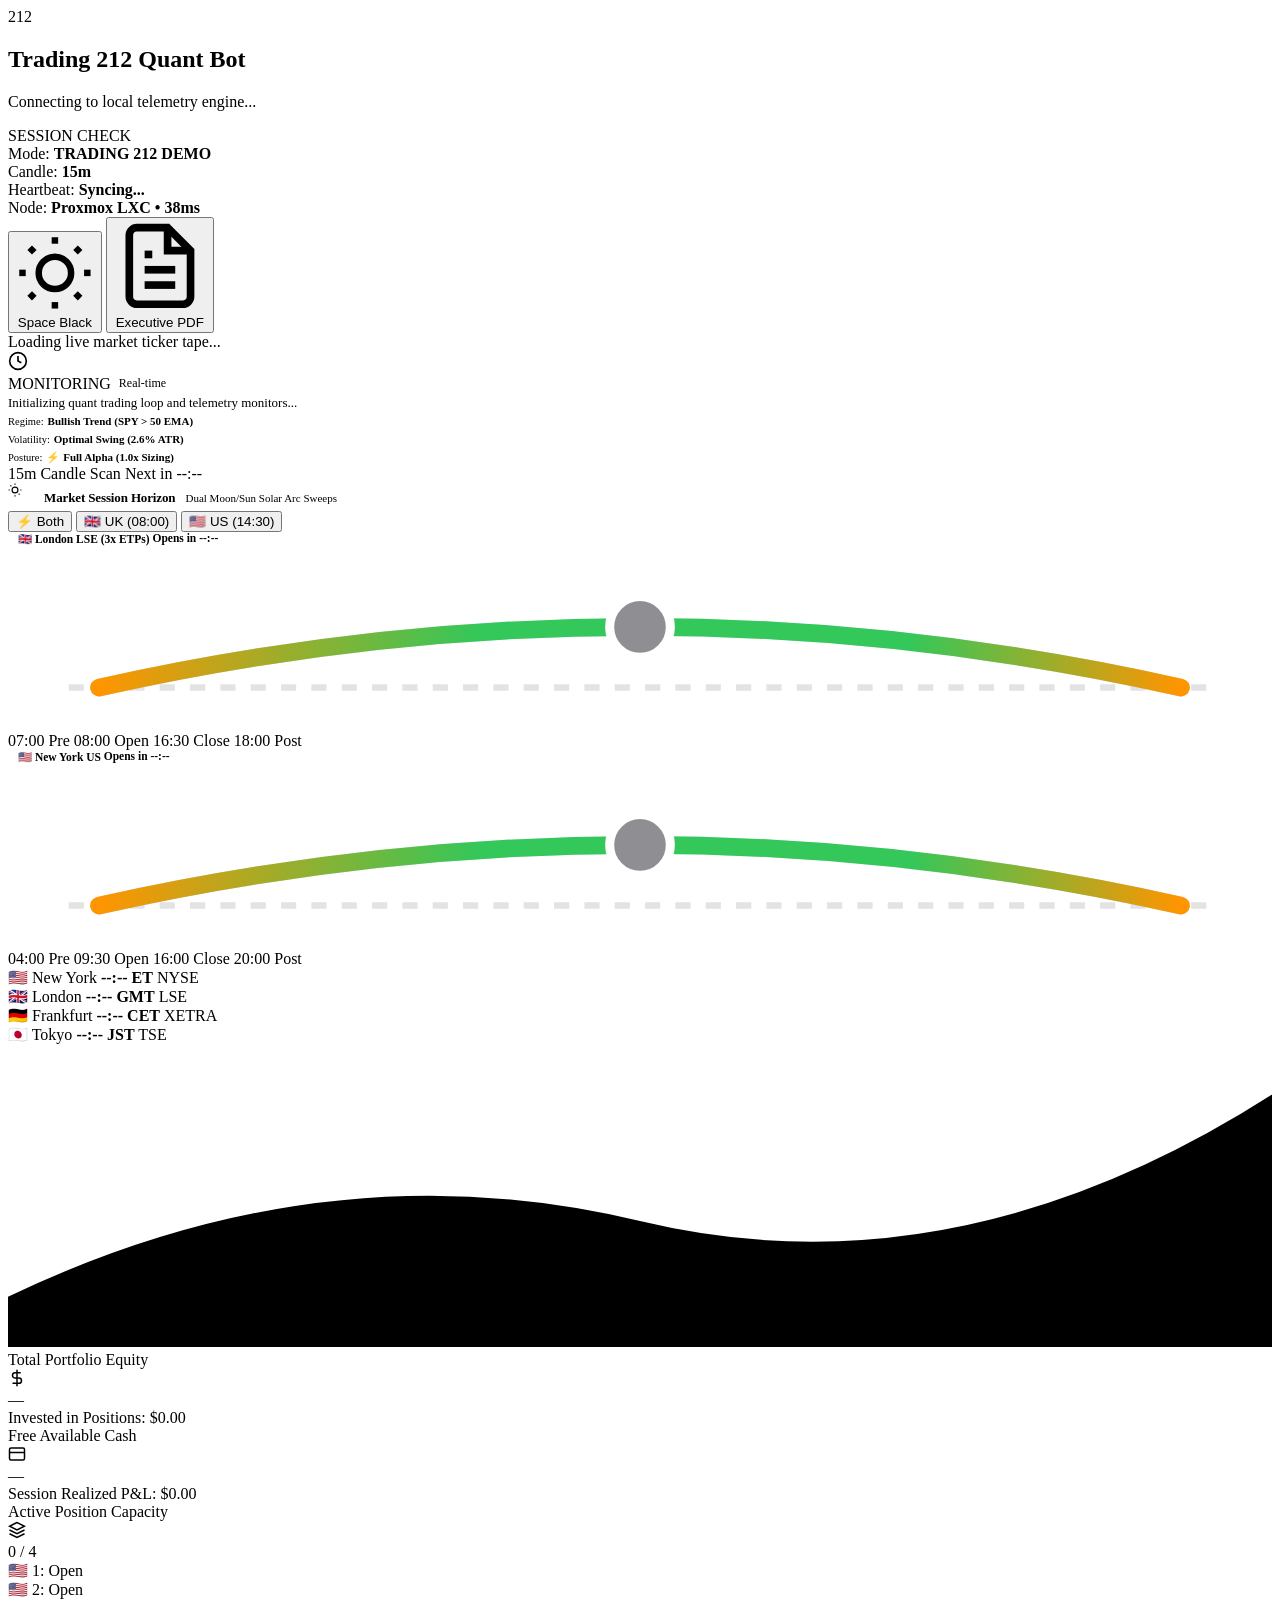
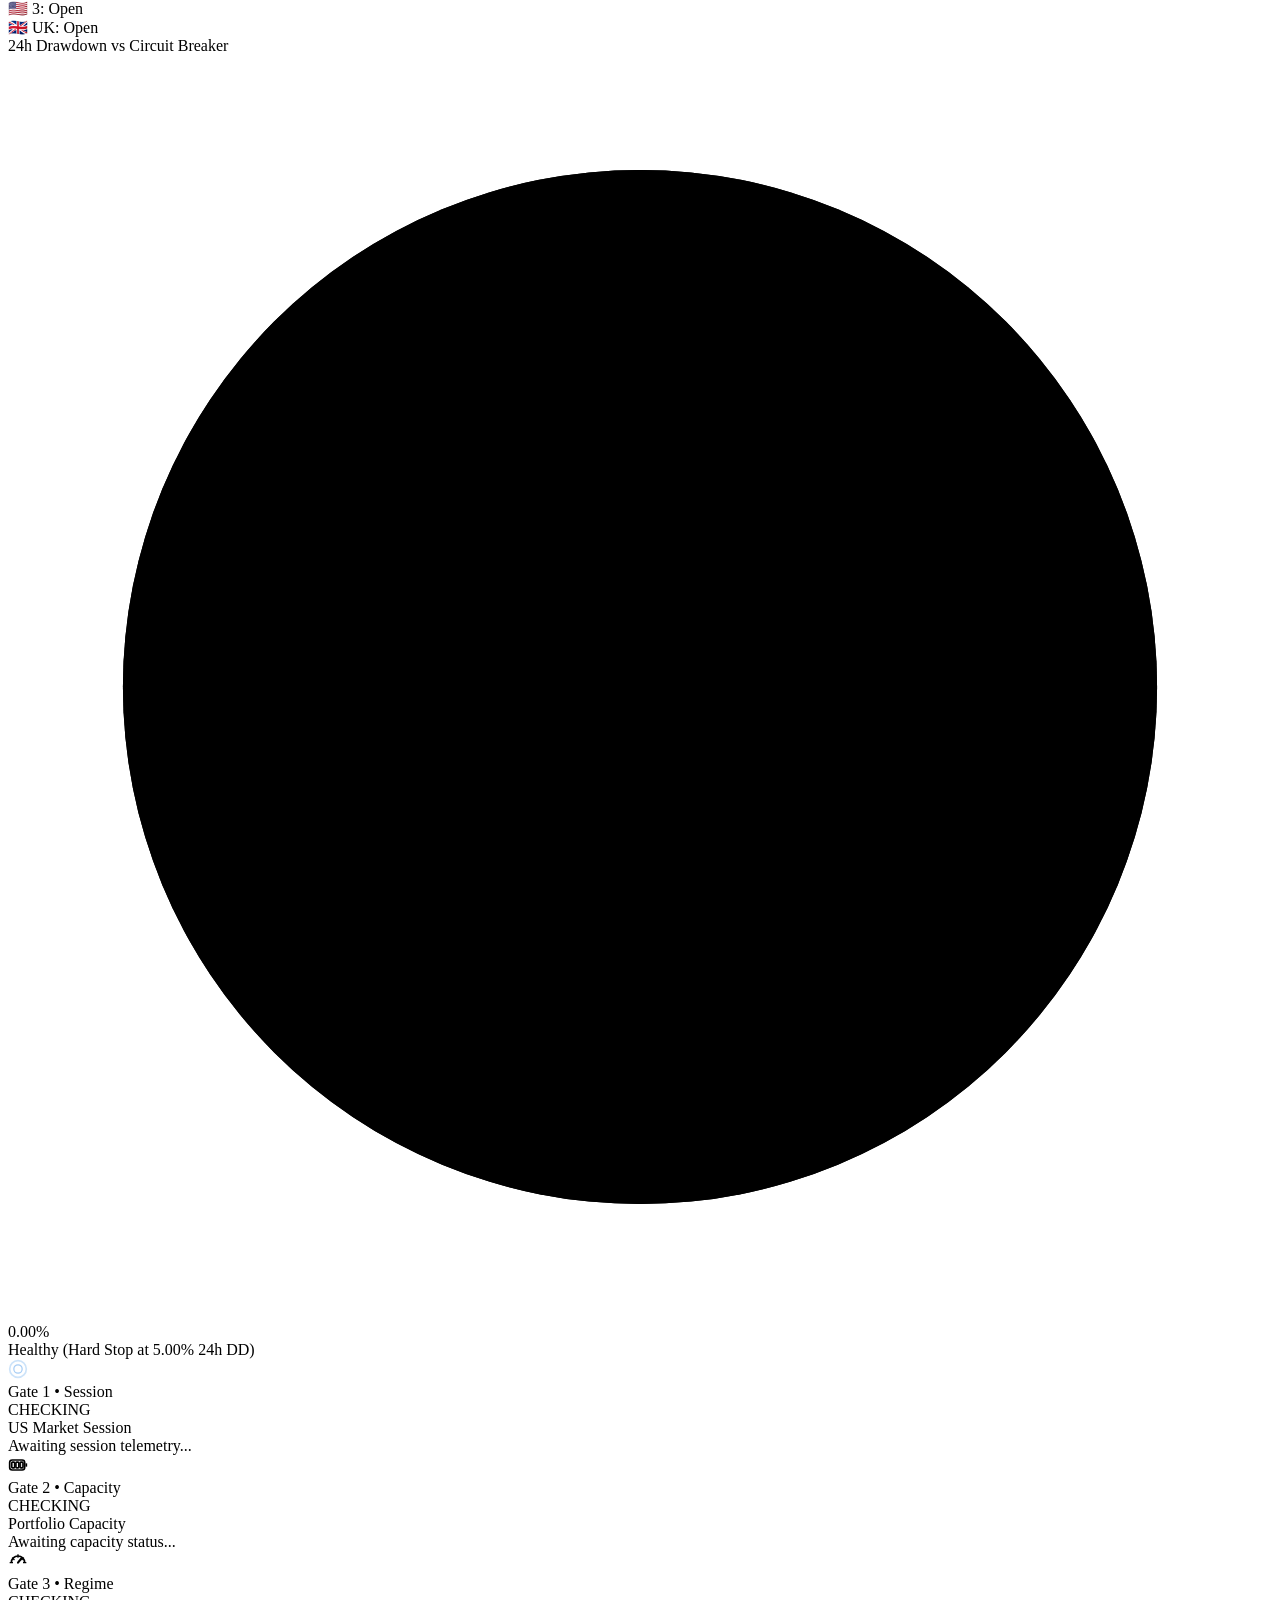
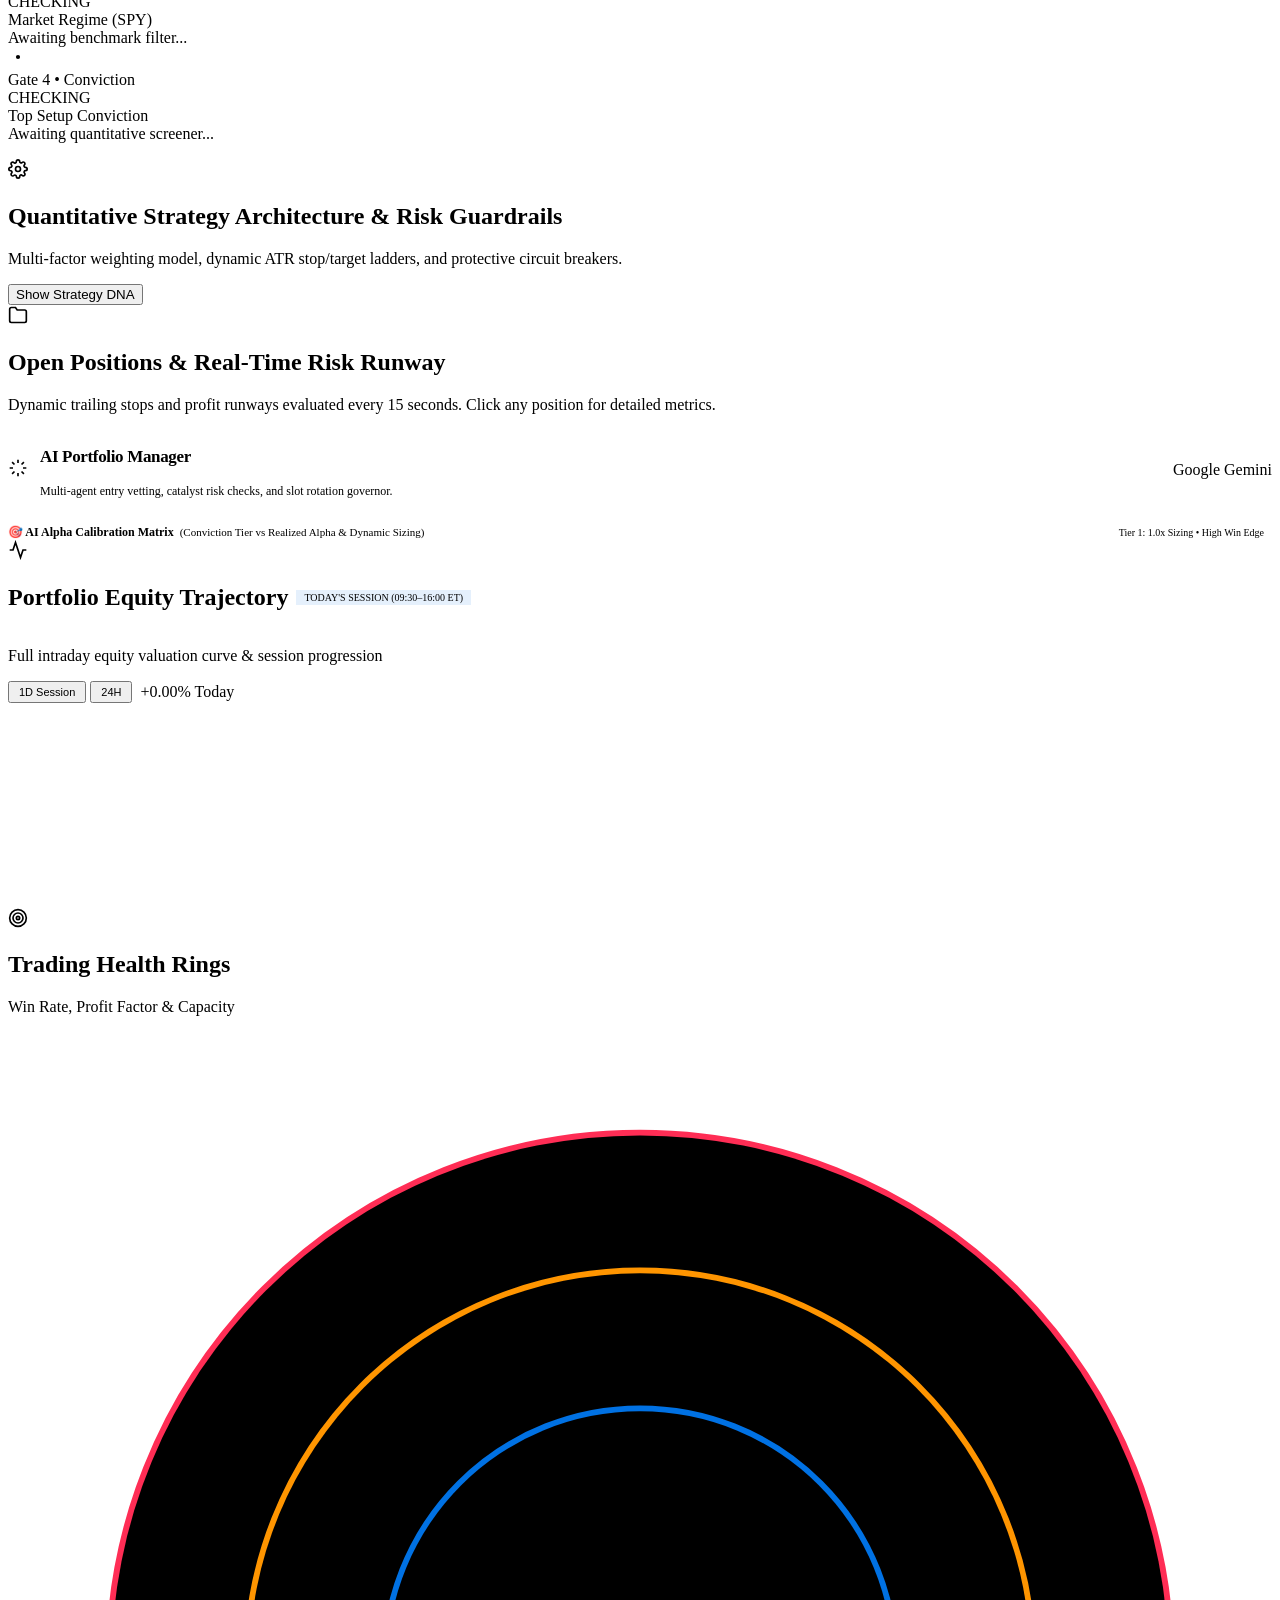
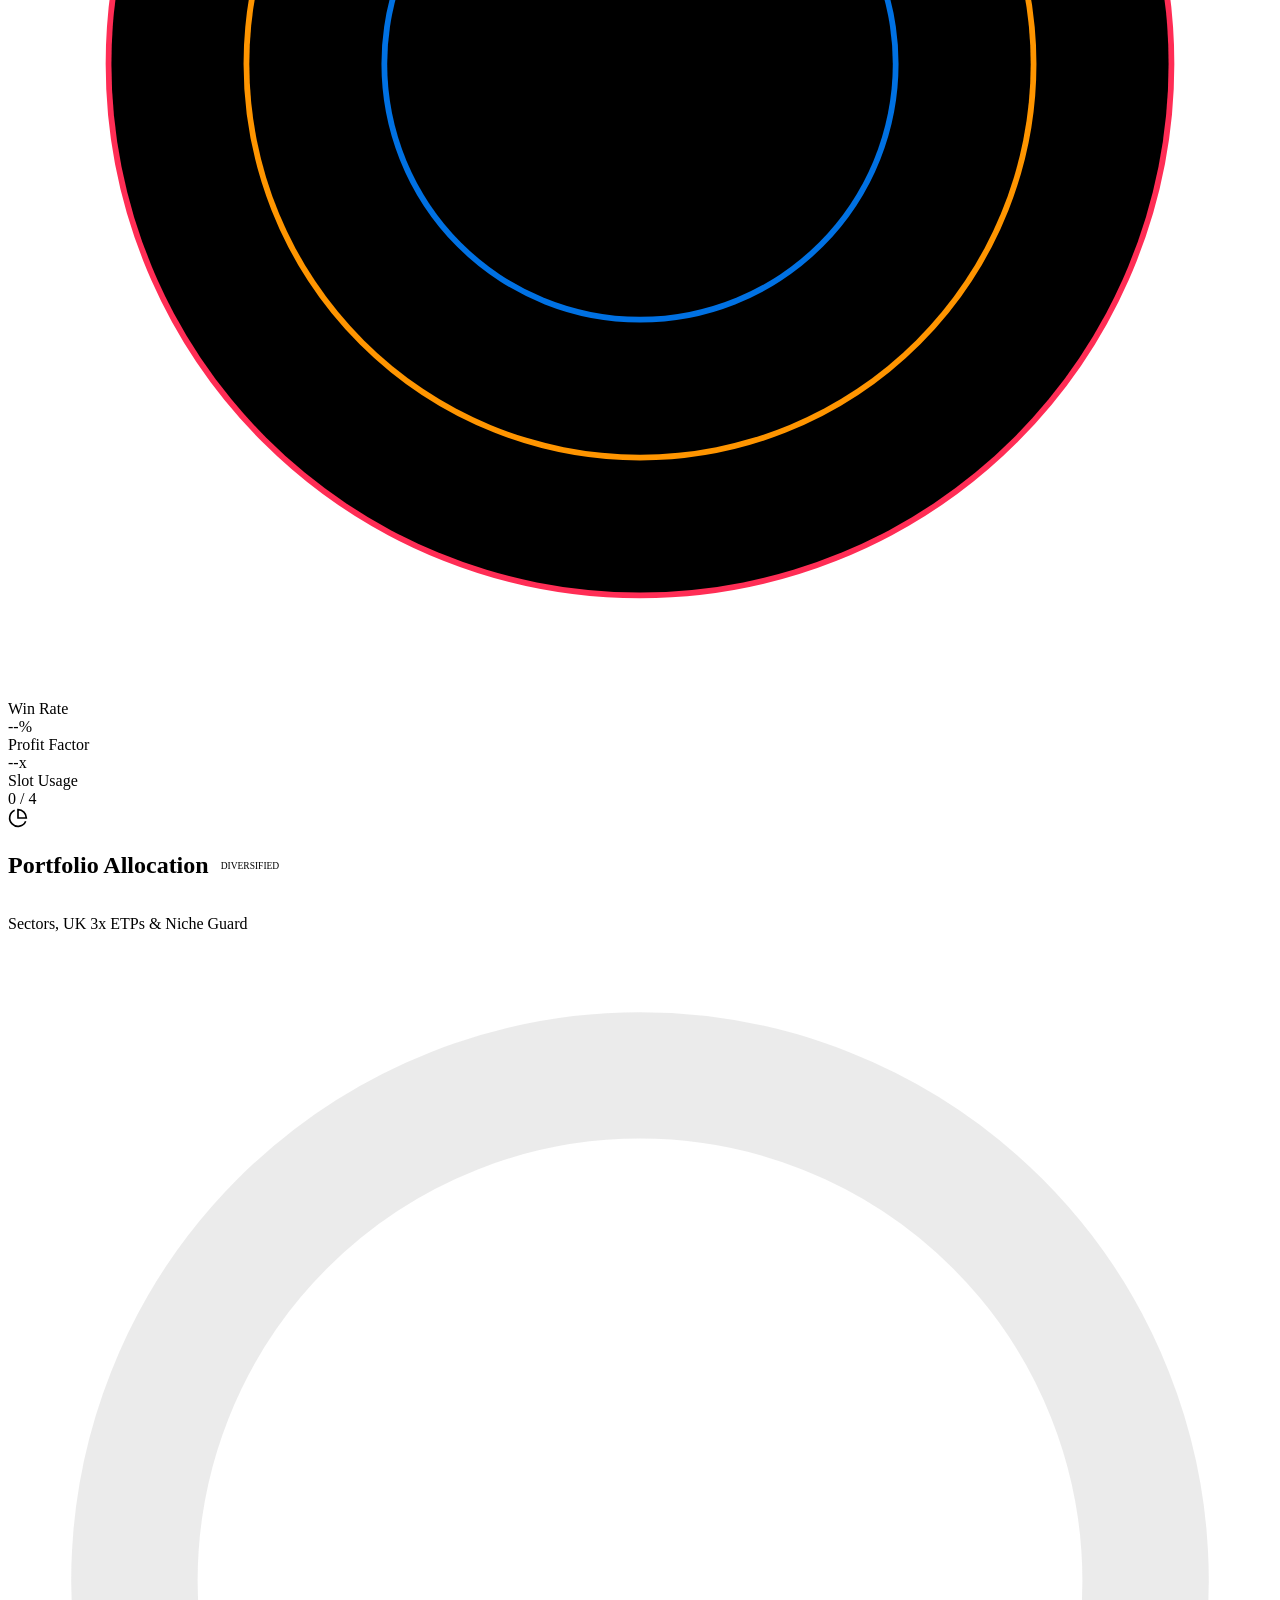
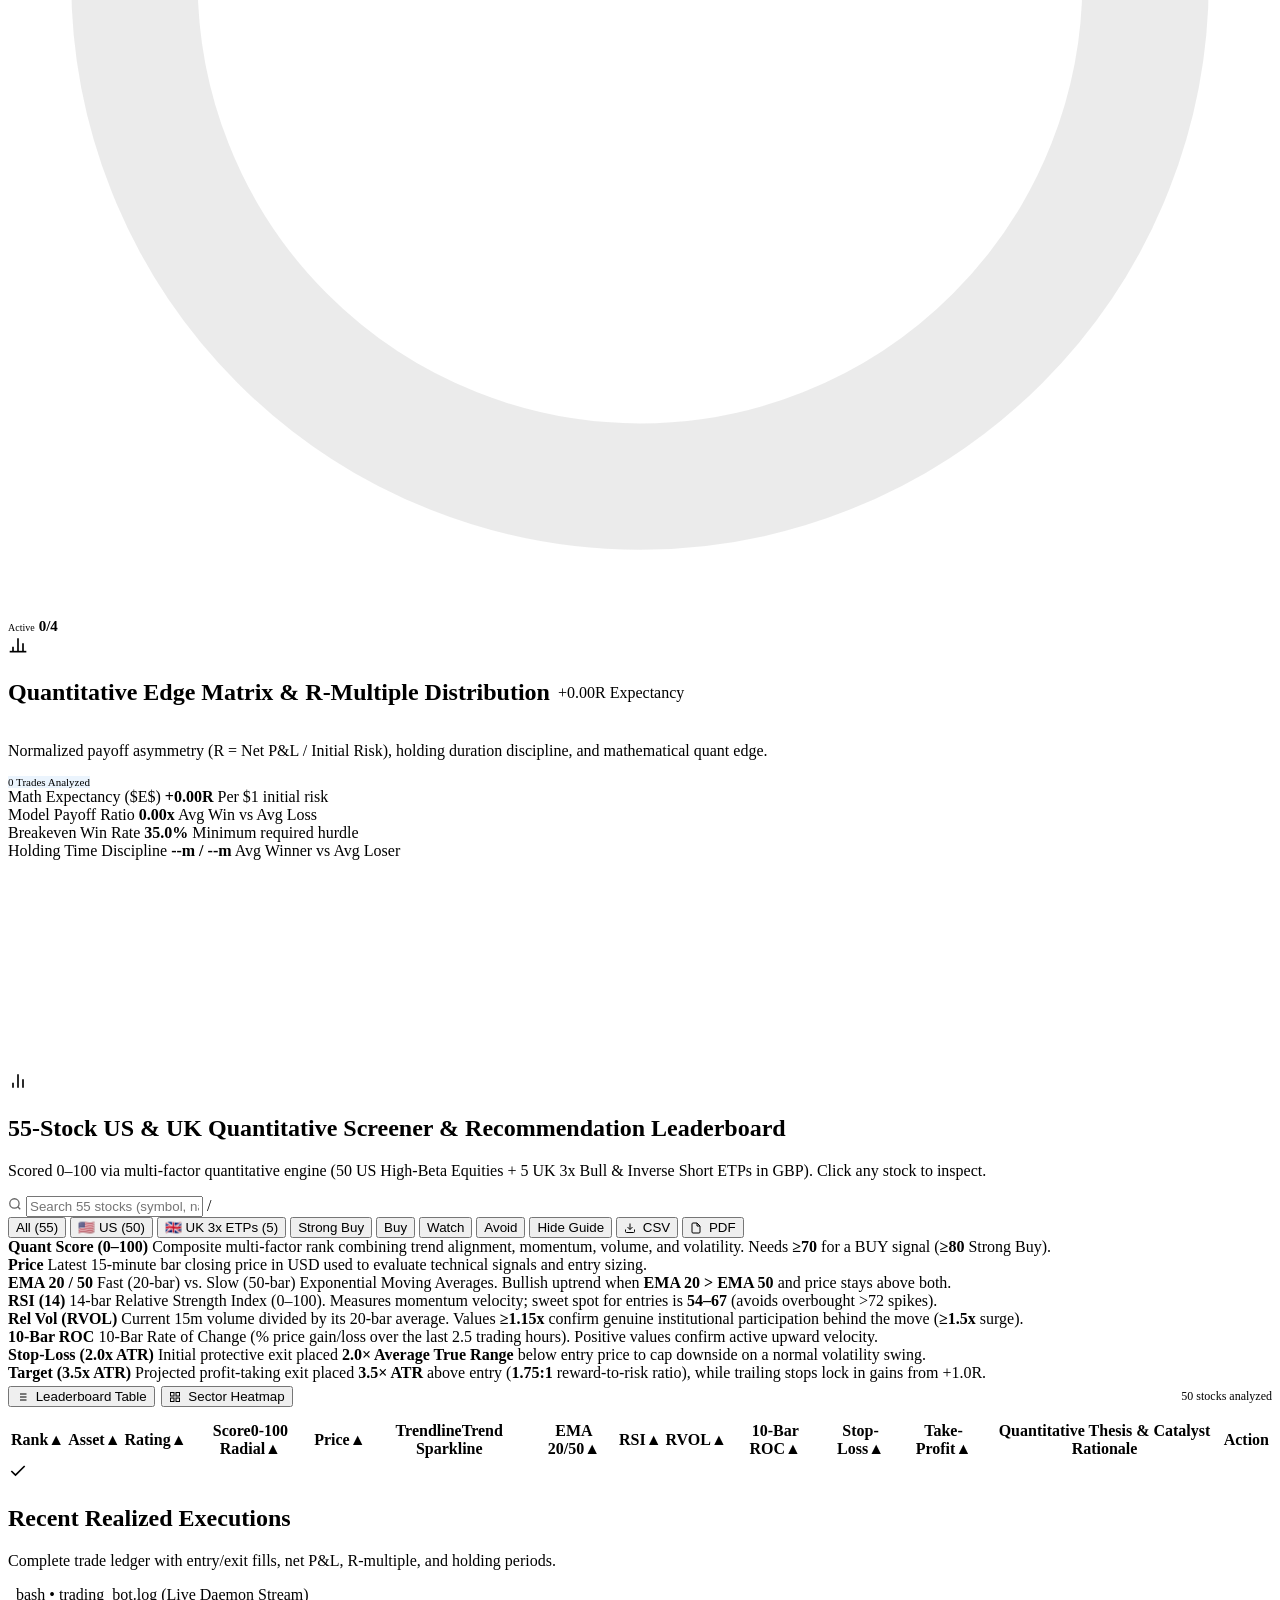
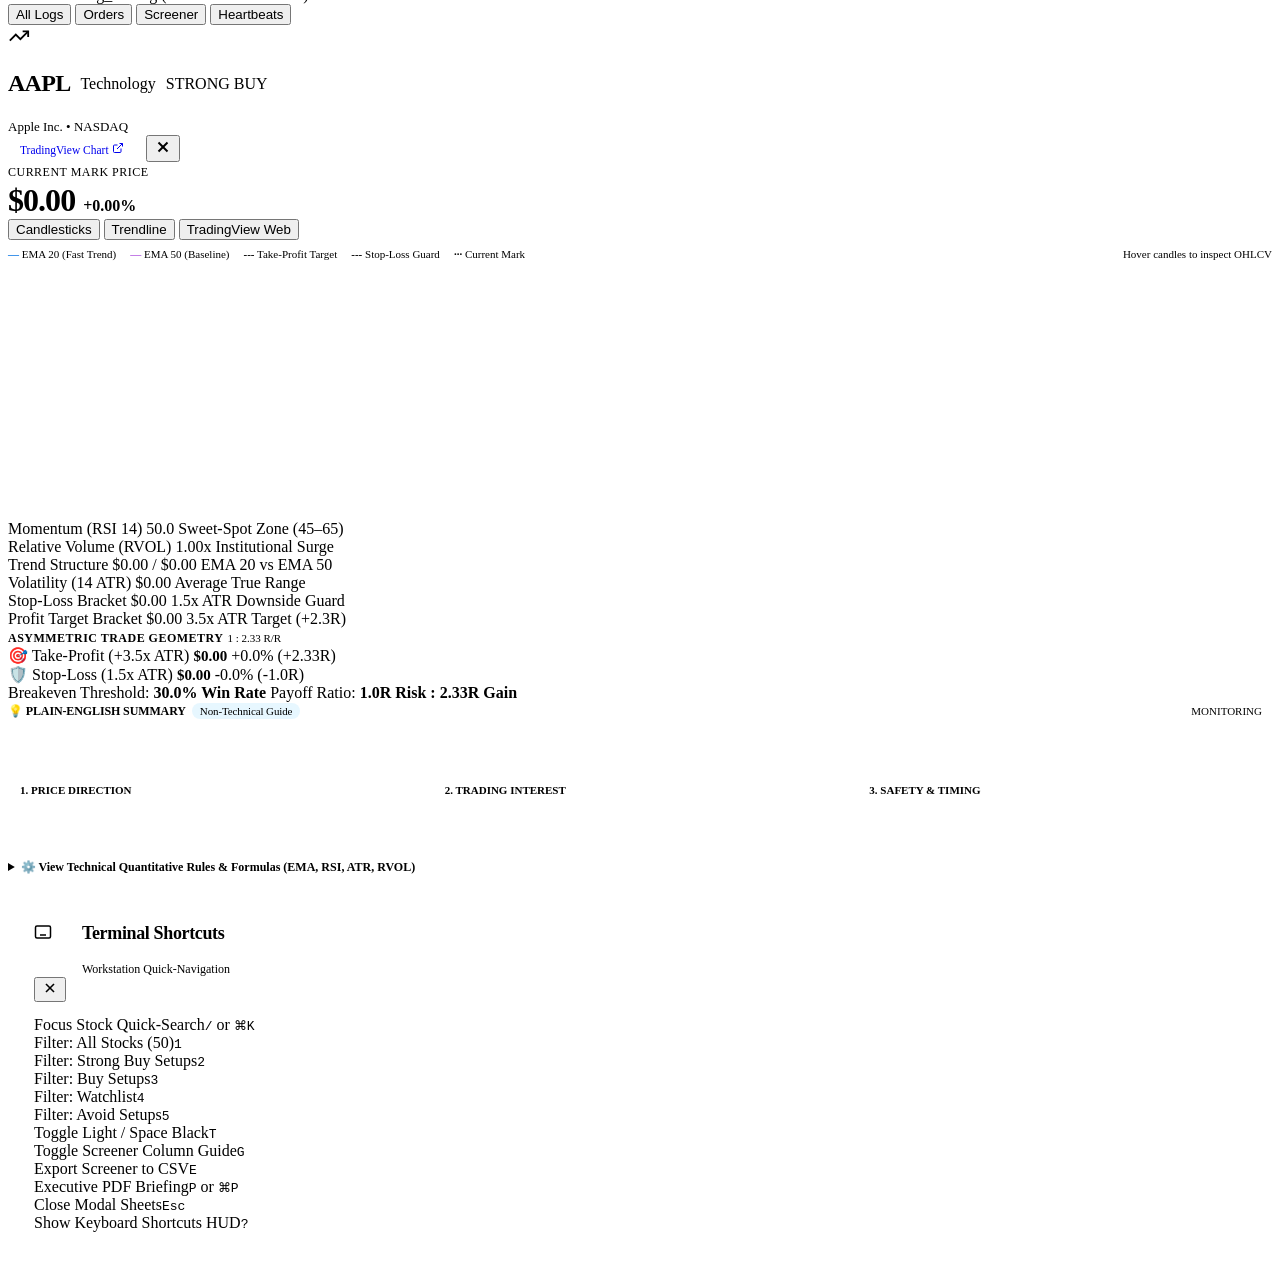
==== commit 3aa43a2e: "fix(dashboard): revalidate static assets on every load Static JS/CSS was served with max-age=3600, s" ====
--- a/web/templates/index.html
+++ b/web/templates/index.html
@@ -309,7 +309,7 @@
             </svg>
           </div>
         </div>
-        <div id="kpi-equity" class="kpi-val">$0.00</div>
+        <div id="kpi-equity" class="kpi-val">—</div>
         <div id="kpi-invested" class="kpi-sub">Invested in Positions: $0.00</div>
       </div>
 
@@ -323,7 +323,7 @@
             </svg>
           </div>
         </div>
-        <div id="kpi-cash" class="kpi-val">$0.00</div>
+        <div id="kpi-cash" class="kpi-val">—</div>
         <div id="kpi-realized" class="kpi-sub">Session Realized P&L: $0.00</div>
         <div class="kpi-capsule-meter" title="Liquid Cash vs Active Capital">
           <div id="kpi-cash-bar" class="kpi-capsule-fill" style="width:100%; background:var(--accent);"></div>
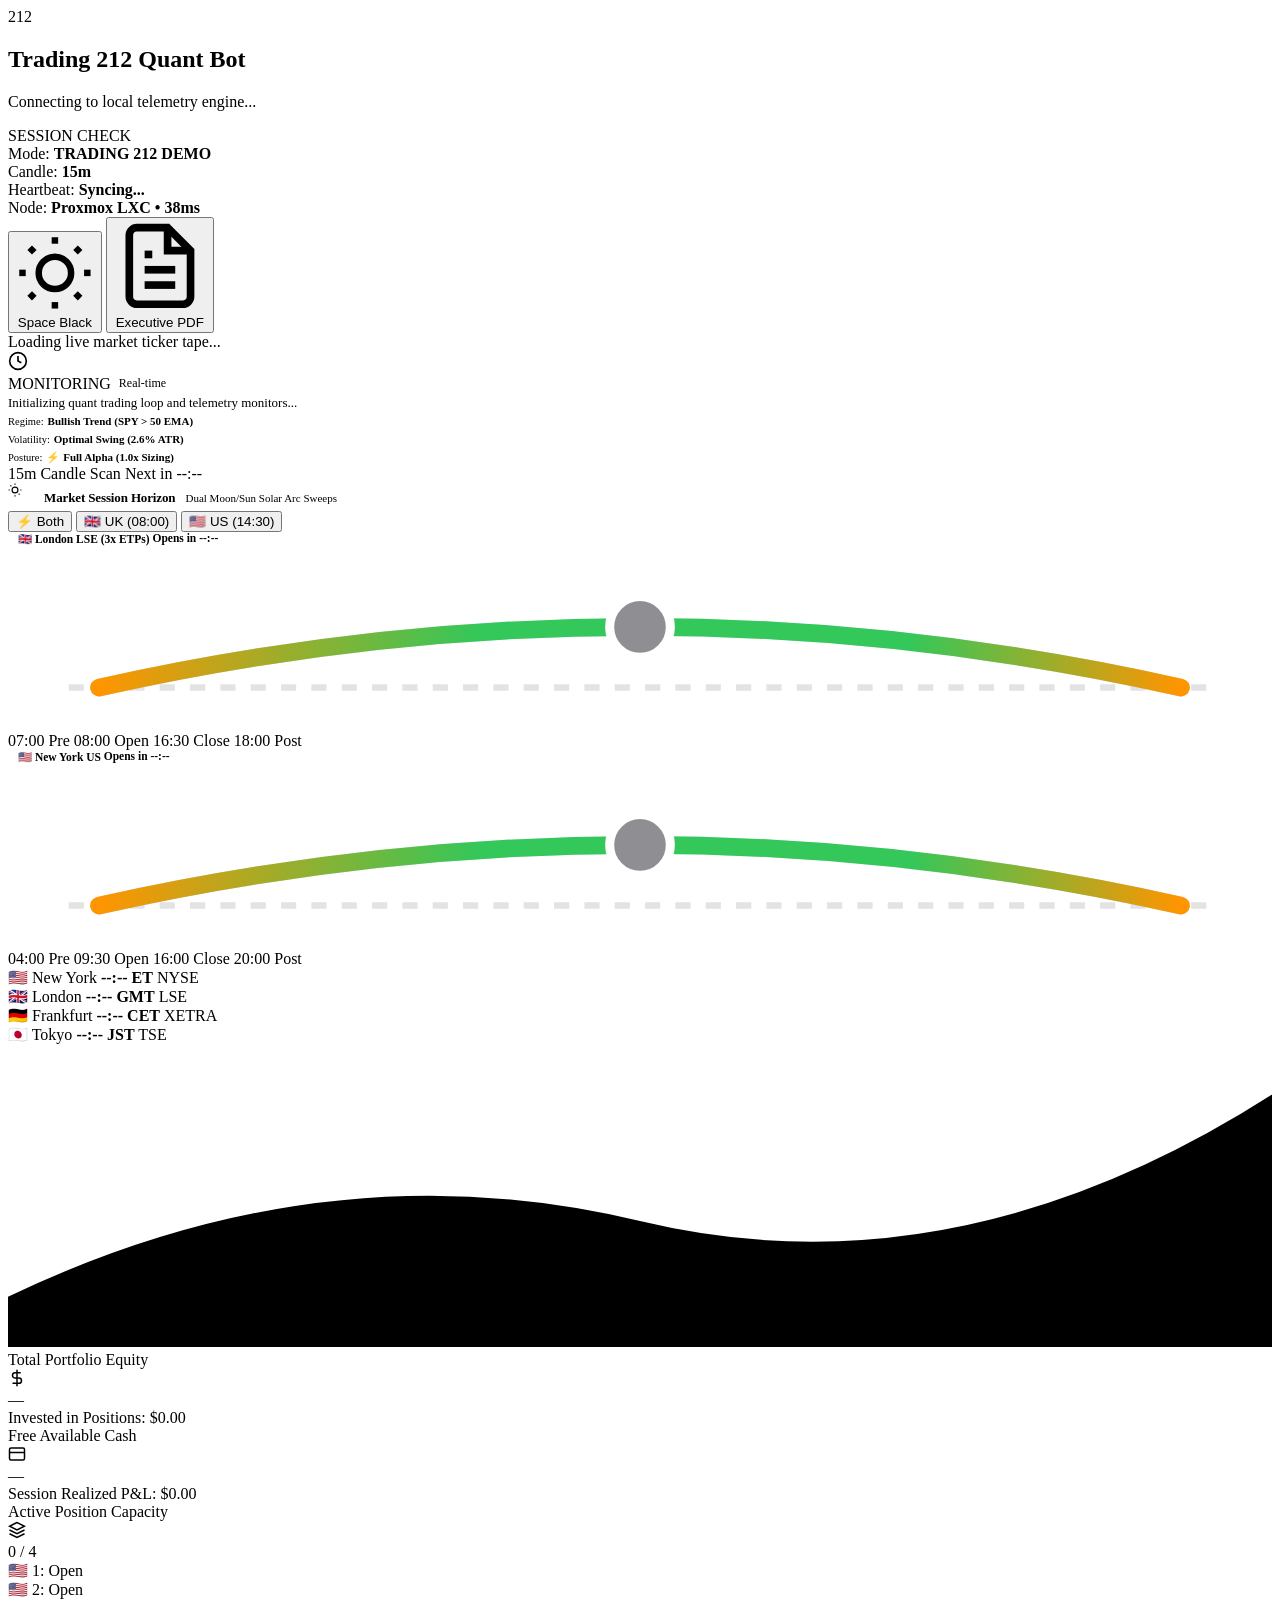
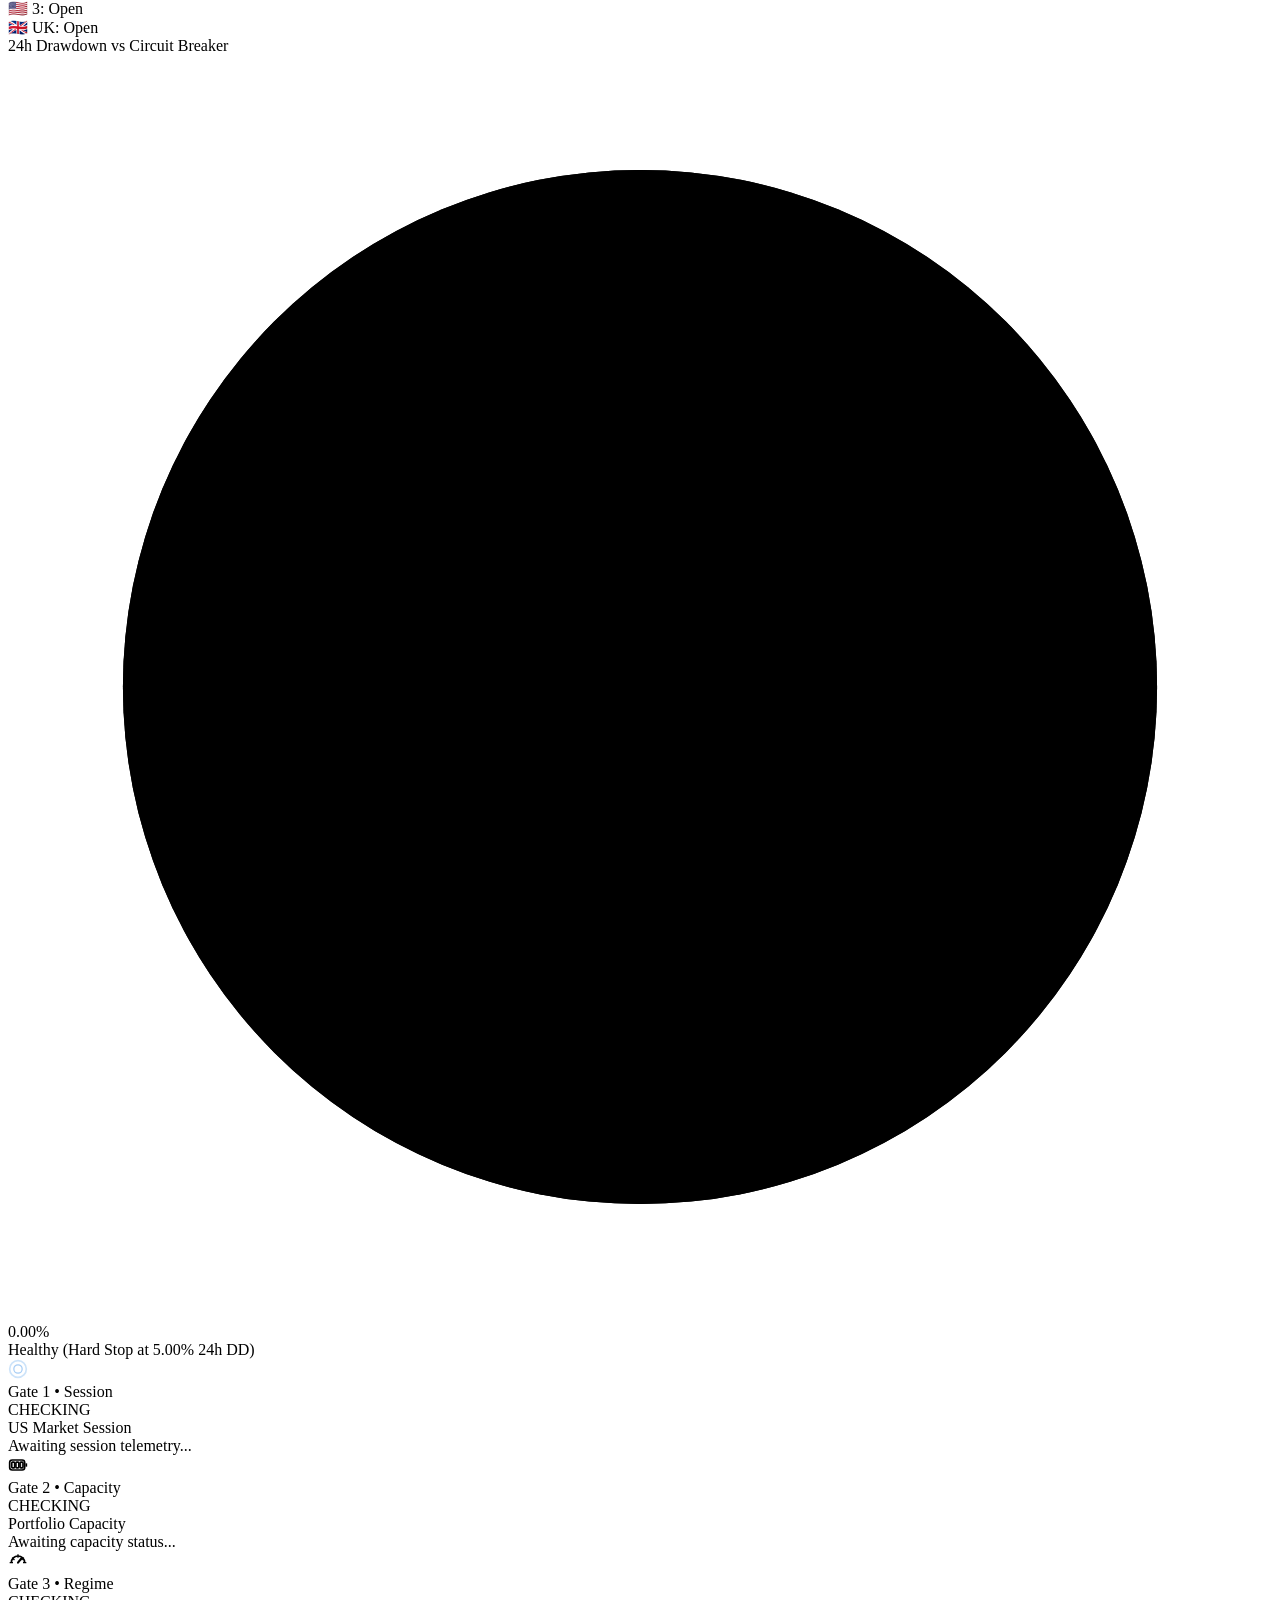
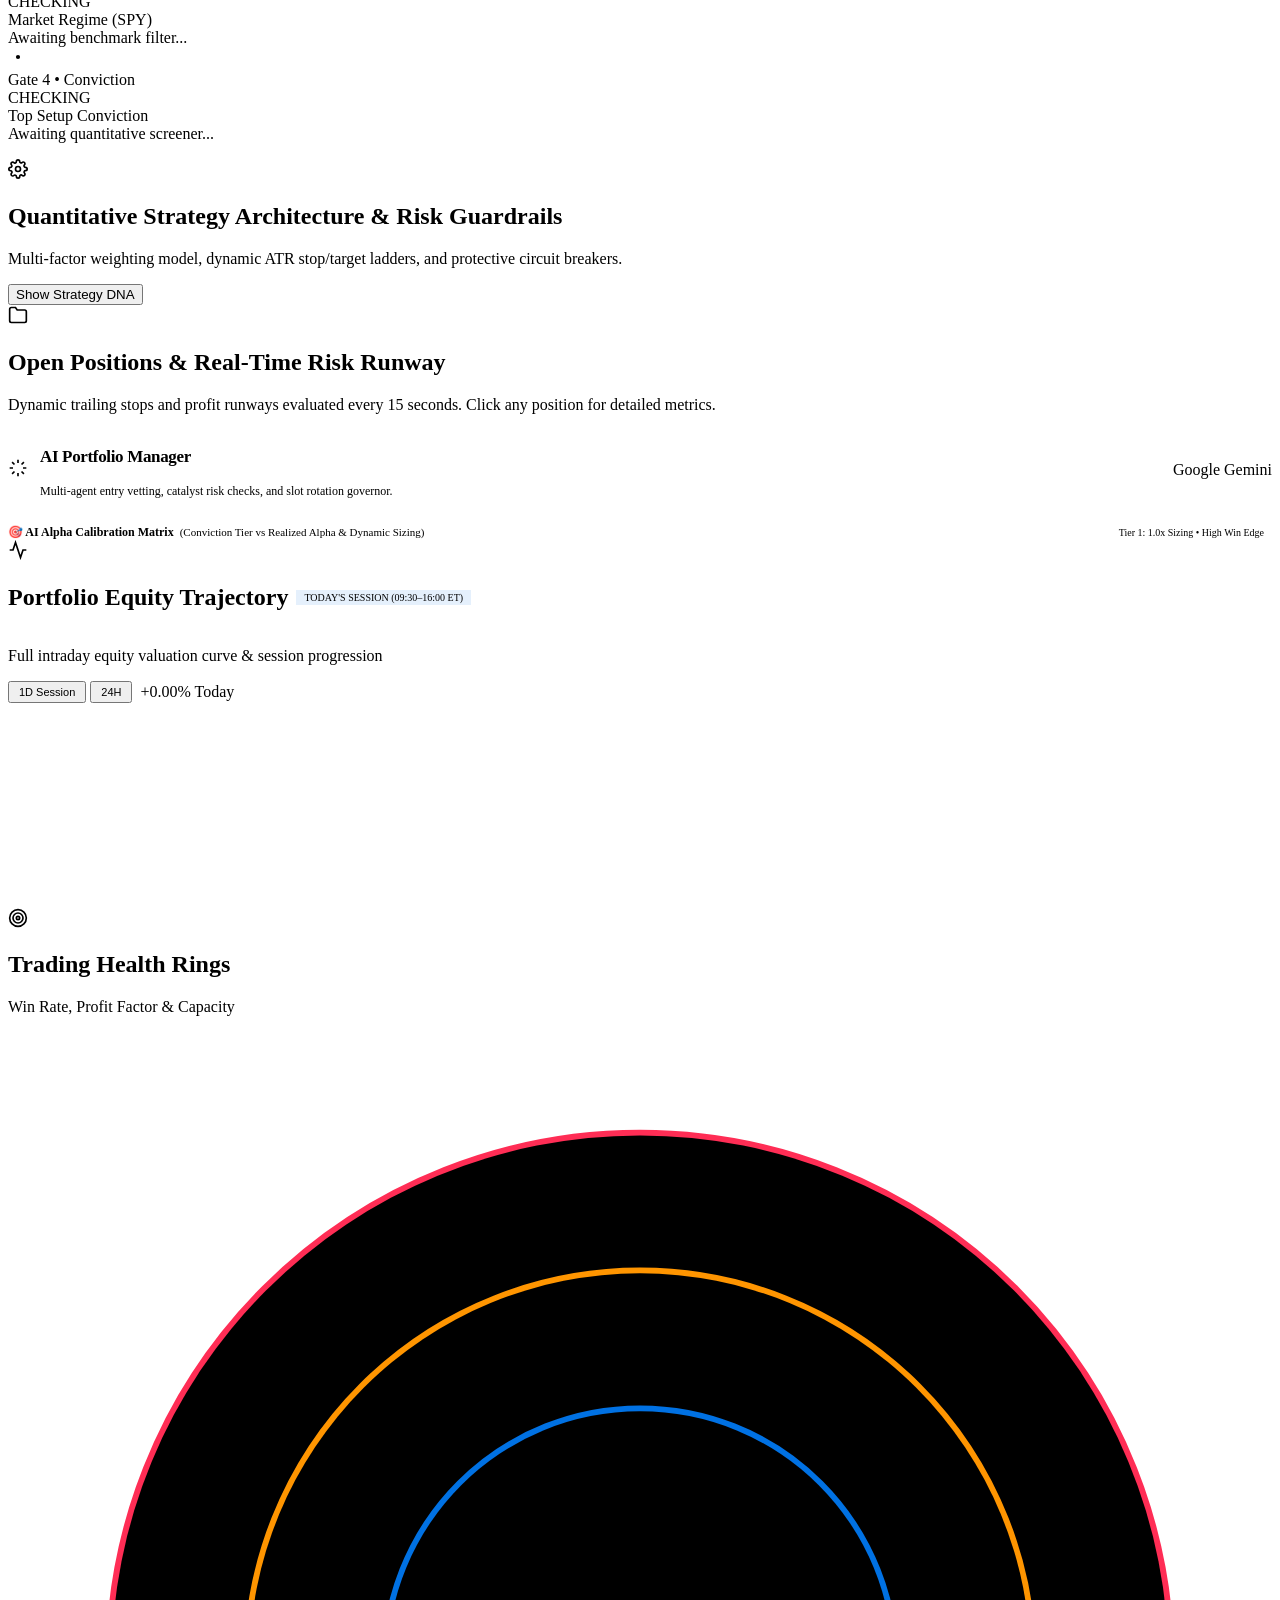
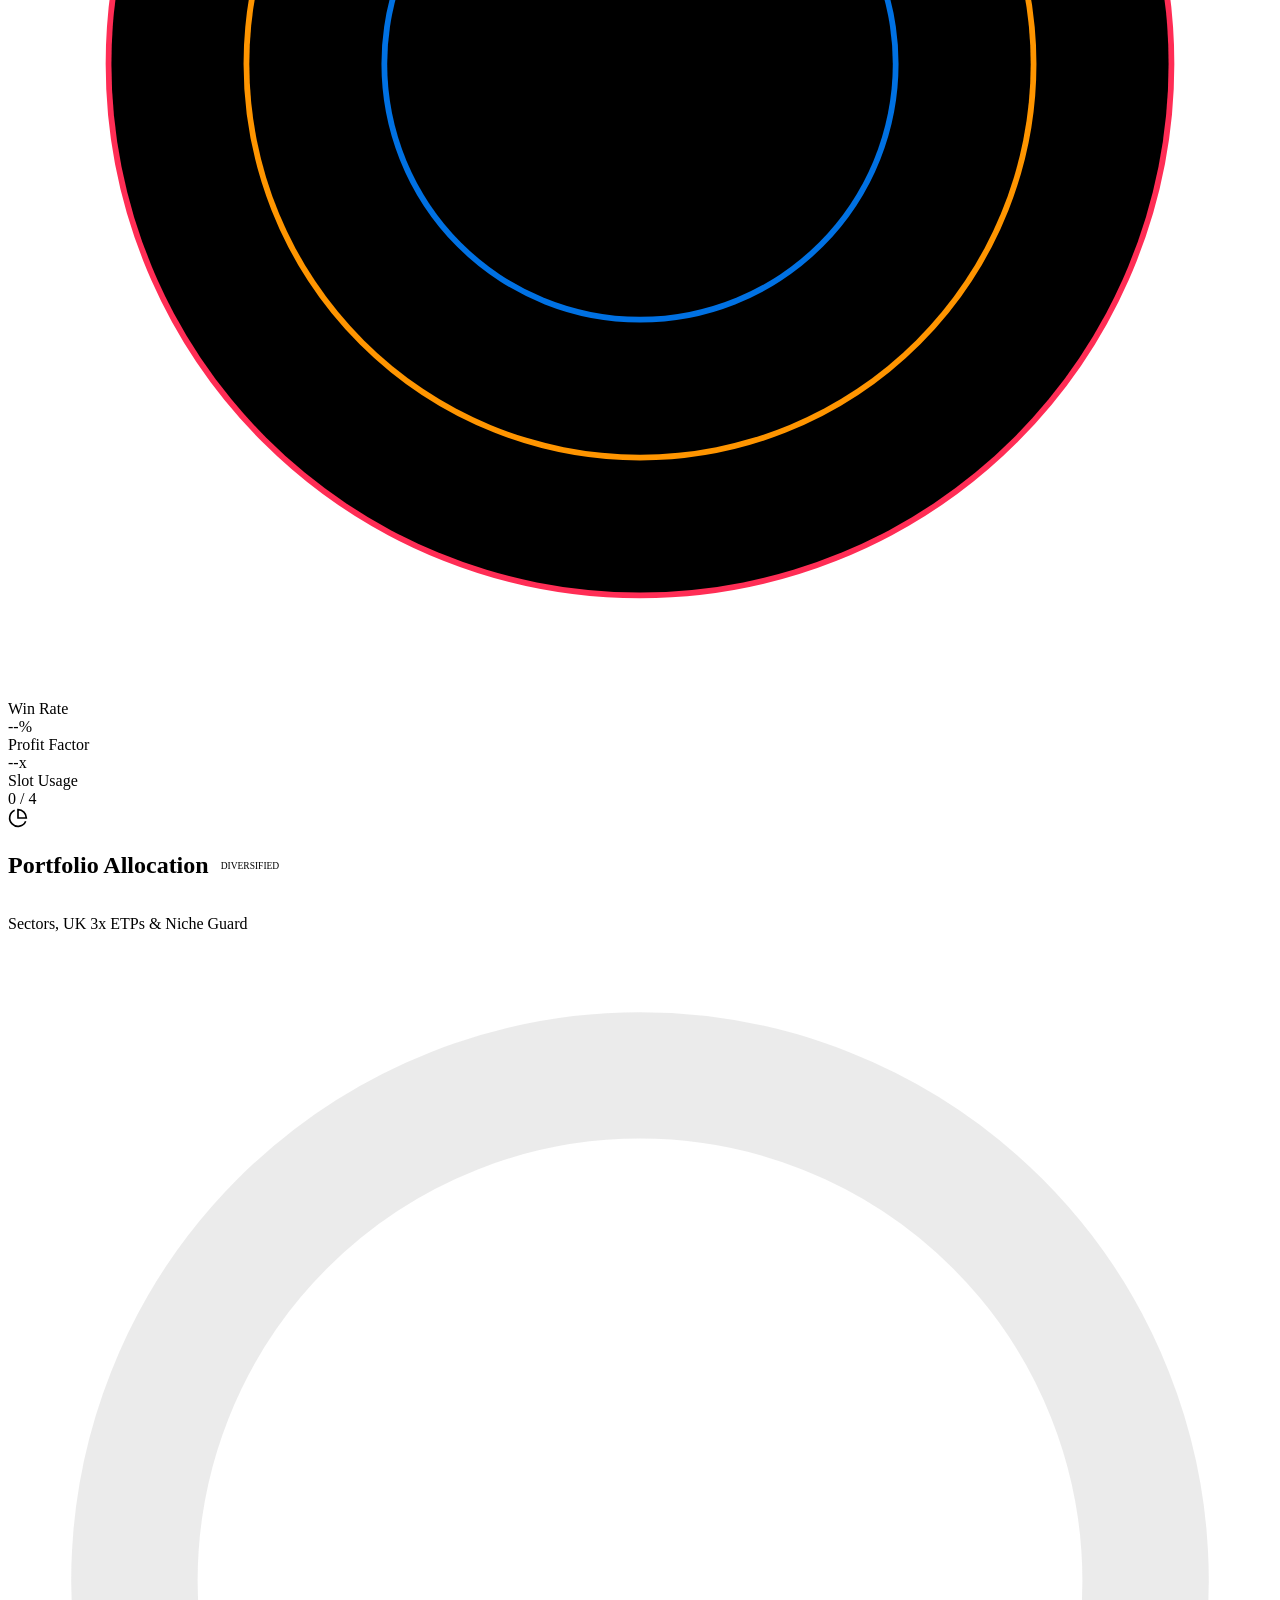
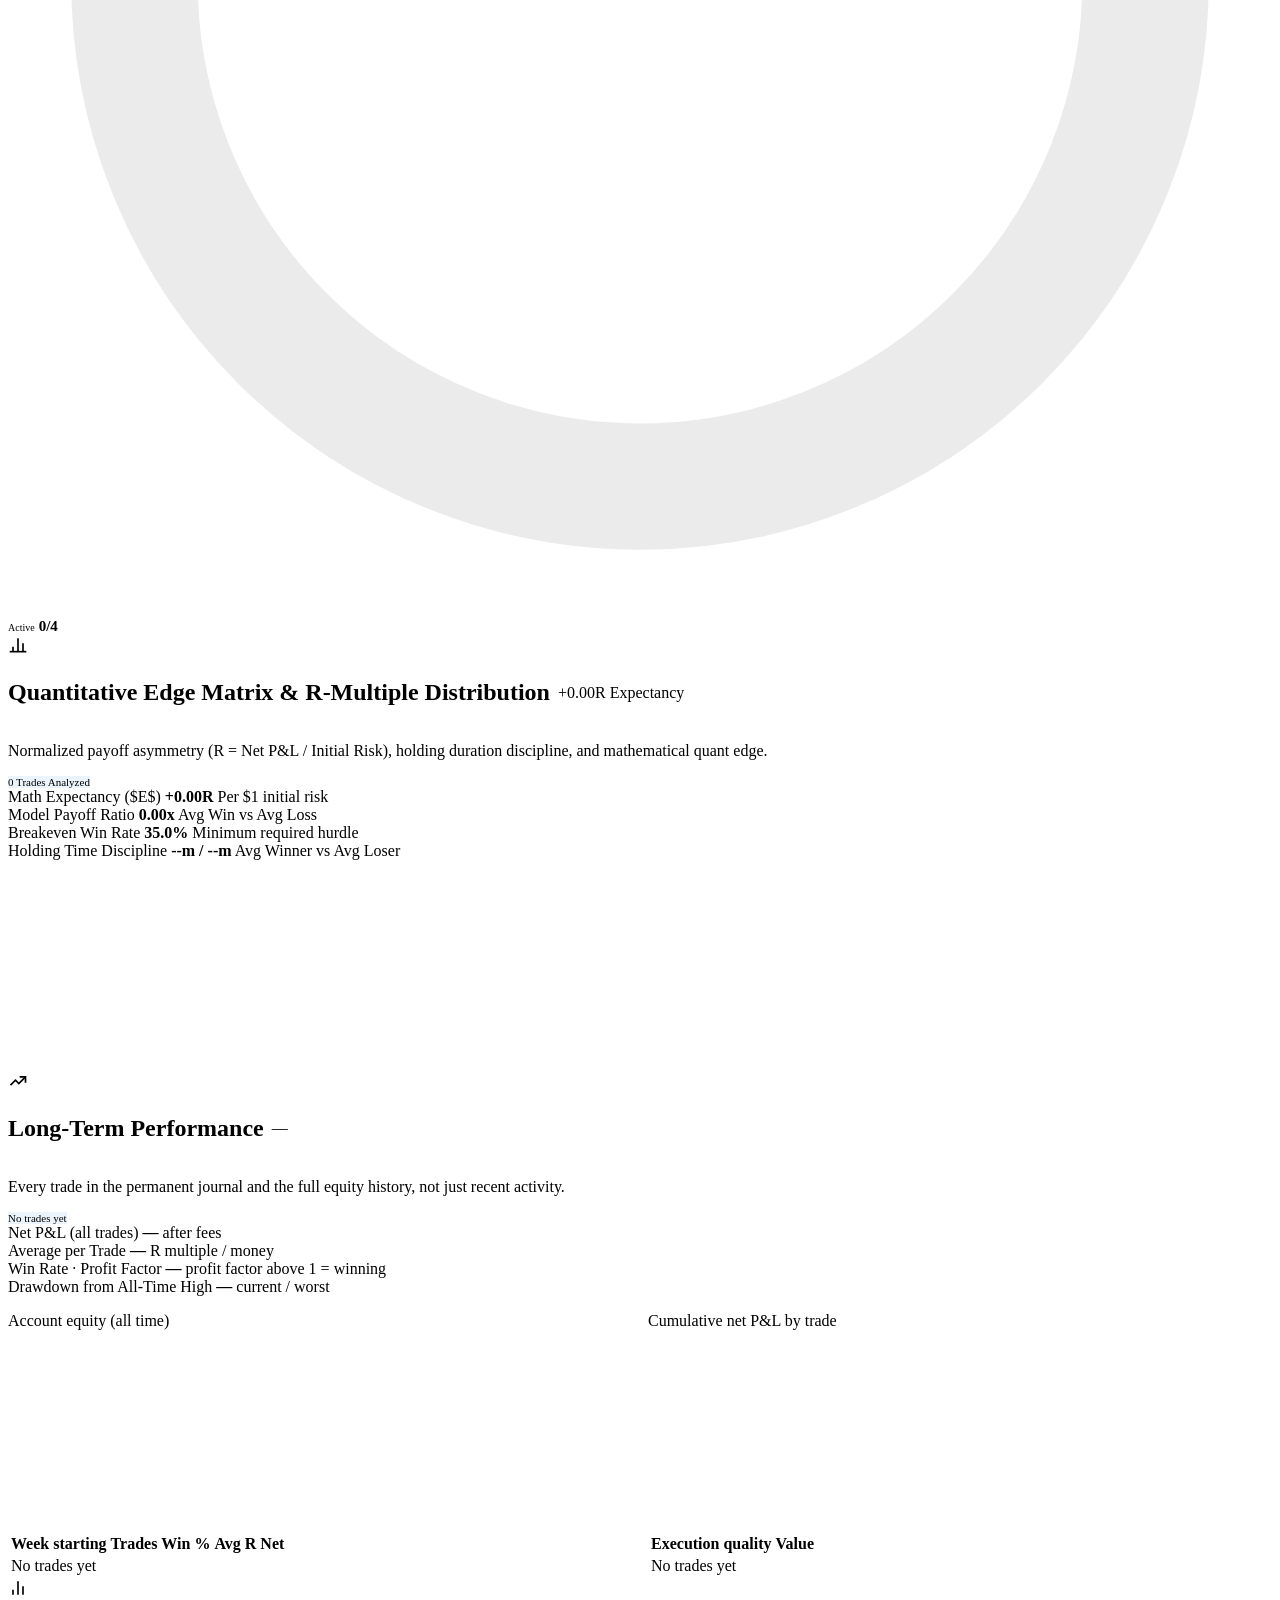
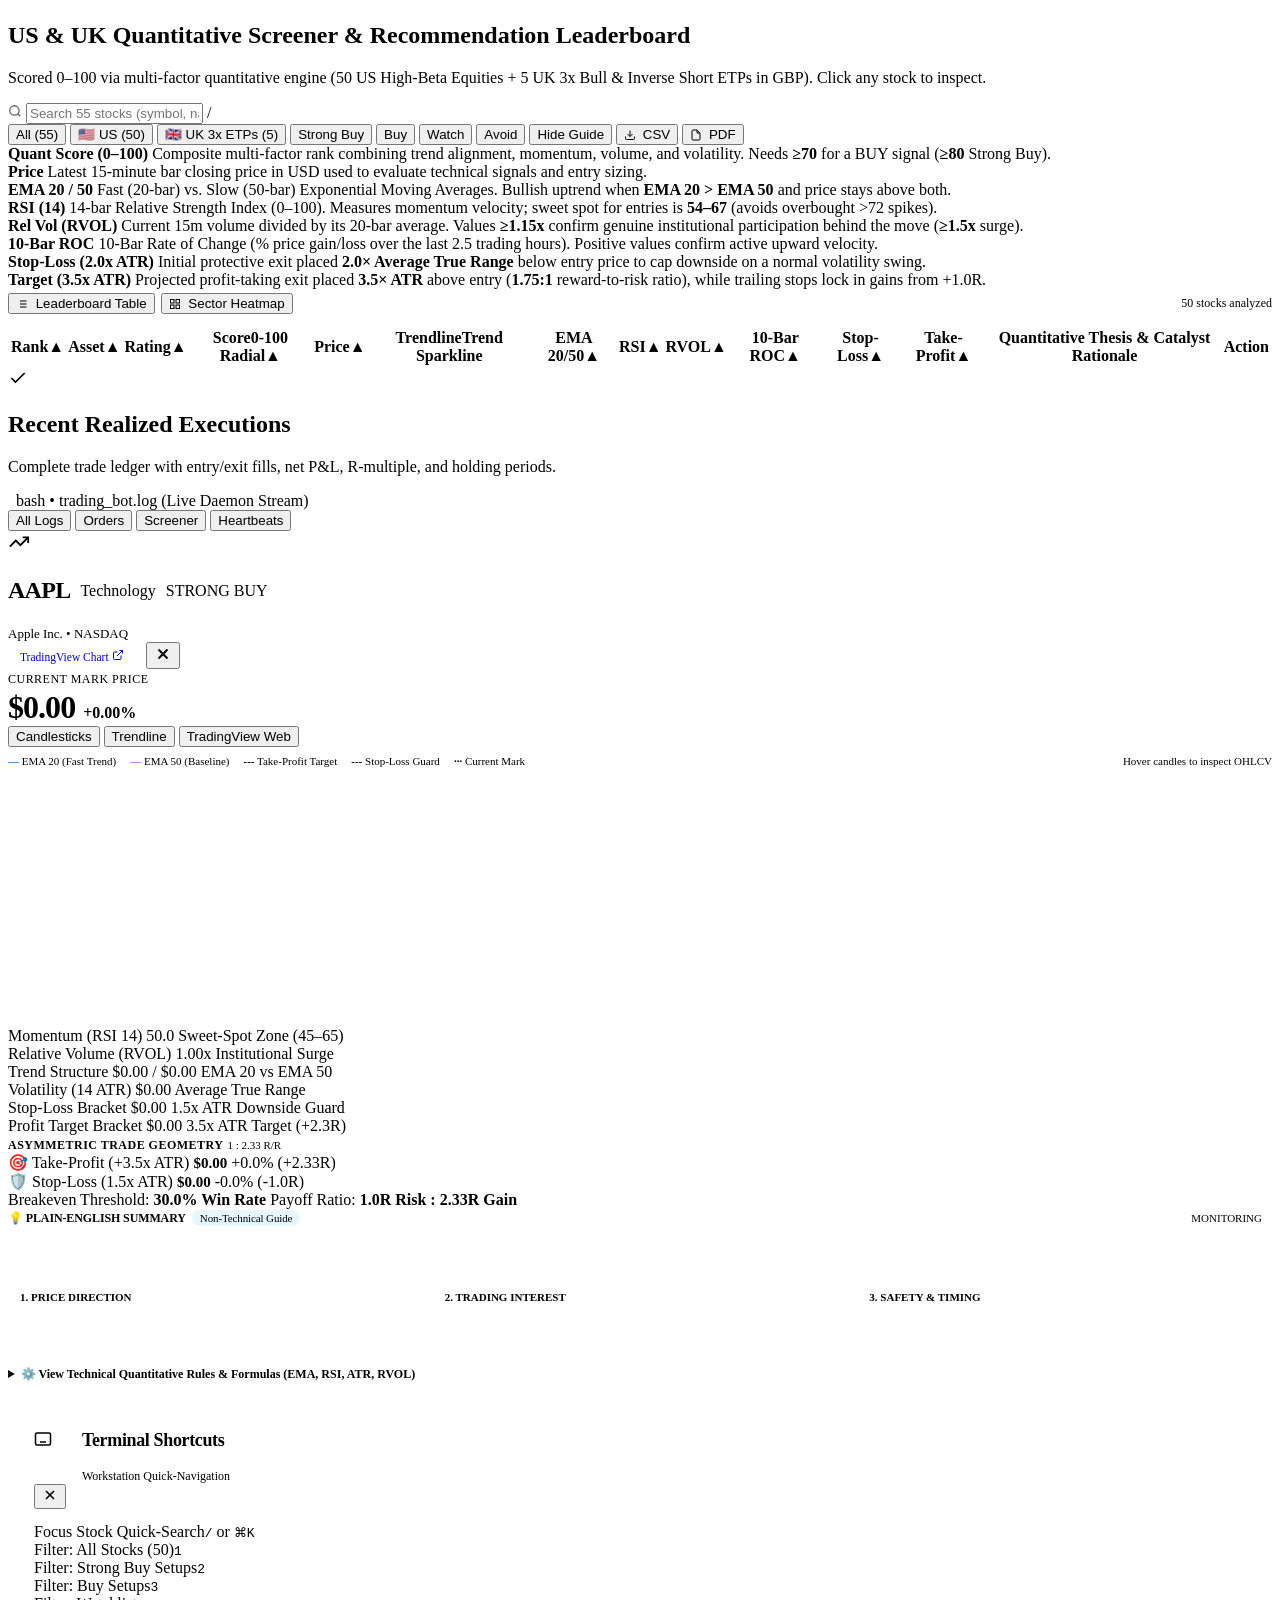
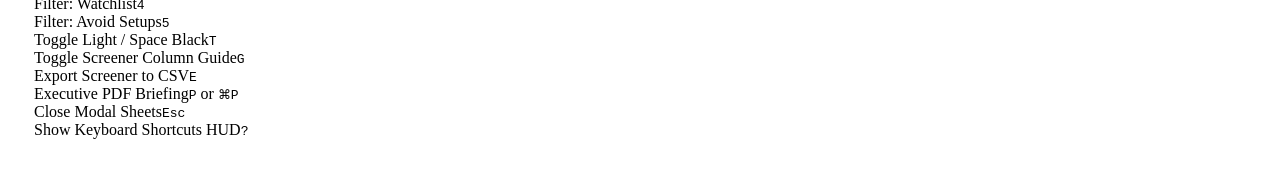
==== commit 30b4d7d9: "feat: long-term dashboard, heartbeat, equity history, daily strategy research Dashboard - Long-Term " ====
--- a/web/templates/index.html
+++ b/web/templates/index.html
@@ -759,6 +759,81 @@
       </div>
     </section>
 
+    <!-- Long-Term Performance (full trade journal + permanent equity history) -->
+    <section class="section-card reveal-on-scroll" id="long-term-card">
+      <div class="section-header" style="flex-wrap:wrap;gap:8px;">
+        <div class="section-title-wrap">
+          <div class="squircle-icon squircle-blue">
+            <svg width="20" height="20" viewBox="0 0 24 24" fill="none" stroke="currentColor" stroke-width="2">
+              <polyline points="3 17 9 11 13 15 21 7"></polyline>
+              <polyline points="14 7 21 7 21 14"></polyline>
+            </svg>
+          </div>
+          <div>
+            <div style="display:flex;align-items:center;gap:8px;flex-wrap:wrap;">
+              <h2 class="section-title">Long-Term Performance</h2>
+              <span id="lt-net-badge" class="badge">—</span>
+            </div>
+            <p class="section-sub">Every trade in the permanent journal and the full equity history, not just recent activity.</p>
+          </div>
+        </div>
+        <div style="display:flex;align-items:center;gap:8px;">
+          <span id="lt-span-pill" class="badge" style="font-size:11px;background:rgba(0,113,227,0.08);color:var(--accent);">No trades yet</span>
+        </div>
+      </div>
+
+      <div class="quant-edge-kpis">
+        <div class="quant-edge-kpi">
+          <span class="edge-kpi-label">Net P&amp;L (all trades)</span>
+          <strong id="lt-net-val" class="edge-kpi-val">—</strong>
+          <span id="lt-net-sub" class="edge-kpi-sub">after fees</span>
+        </div>
+        <div class="quant-edge-kpi">
+          <span class="edge-kpi-label">Average per Trade</span>
+          <strong id="lt-avgr-val" class="edge-kpi-val">—</strong>
+          <span id="lt-avgr-sub" class="edge-kpi-sub">R multiple / money</span>
+        </div>
+        <div class="quant-edge-kpi">
+          <span class="edge-kpi-label">Win Rate · Profit Factor</span>
+          <strong id="lt-wr-val" class="edge-kpi-val">—</strong>
+          <span id="lt-wr-sub" class="edge-kpi-sub">profit factor above 1 = winning</span>
+        </div>
+        <div class="quant-edge-kpi">
+          <span class="edge-kpi-label">Drawdown from All-Time High</span>
+          <strong id="lt-dd-val" class="edge-kpi-val">—</strong>
+          <span id="lt-dd-sub" class="edge-kpi-sub">current / worst</span>
+        </div>
+      </div>
+
+      <div style="display:grid;grid-template-columns:repeat(auto-fit,minmax(320px,1fr));gap:16px;margin-top:16px;">
+        <div>
+          <div class="edge-kpi-label" style="margin-bottom:6px;">Account equity (all time)</div>
+          <div id="lt-equity-chart" style="width:100%;height:180px;"></div>
+        </div>
+        <div>
+          <div class="edge-kpi-label" style="margin-bottom:6px;">Cumulative net P&amp;L by trade</div>
+          <div id="lt-pnl-chart" style="width:100%;height:180px;"></div>
+        </div>
+      </div>
+
+      <div style="display:grid;grid-template-columns:repeat(auto-fit,minmax(320px,1fr));gap:16px;margin-top:16px;">
+        <div class="table-container" style="margin:0;">
+          <table>
+            <thead>
+              <tr><th>Week starting</th><th>Trades</th><th>Win %</th><th>Avg R</th><th>Net</th></tr>
+            </thead>
+            <tbody id="lt-weekly-body"><tr><td colspan="5" style="color:var(--text-tertiary);">No trades yet</td></tr></tbody>
+          </table>
+        </div>
+        <div class="table-container" style="margin:0;">
+          <table>
+            <thead><tr><th>Execution quality</th><th style="text-align:right;">Value</th></tr></thead>
+            <tbody id="lt-exec-body"><tr><td colspan="2" style="color:var(--text-tertiary);">No trades yet</td></tr></tbody>
+          </table>
+        </div>
+      </div>
+    </section>
+
     <!-- 50-Stock Screener with Radial Score Rings & Sparklines -->
     <section class="section-card reveal-on-scroll">
       <div class="section-header">
@@ -771,7 +846,7 @@
             </svg>
           </div>
           <div>
-            <h2 id="screener-title" class="section-title">55-Stock US &amp; UK Quantitative Screener &amp; Recommendation Leaderboard</h2>
+            <h2 id="screener-title" class="section-title">US &amp; UK Quantitative Screener &amp; Recommendation Leaderboard</h2>
             <p class="section-sub">Scored 0–100 via multi-factor quantitative engine (50 US High-Beta Equities + 5 UK 3x Bull &amp; Inverse Short ETPs in GBP). Click any stock to inspect.</p>
           </div>
         </div>
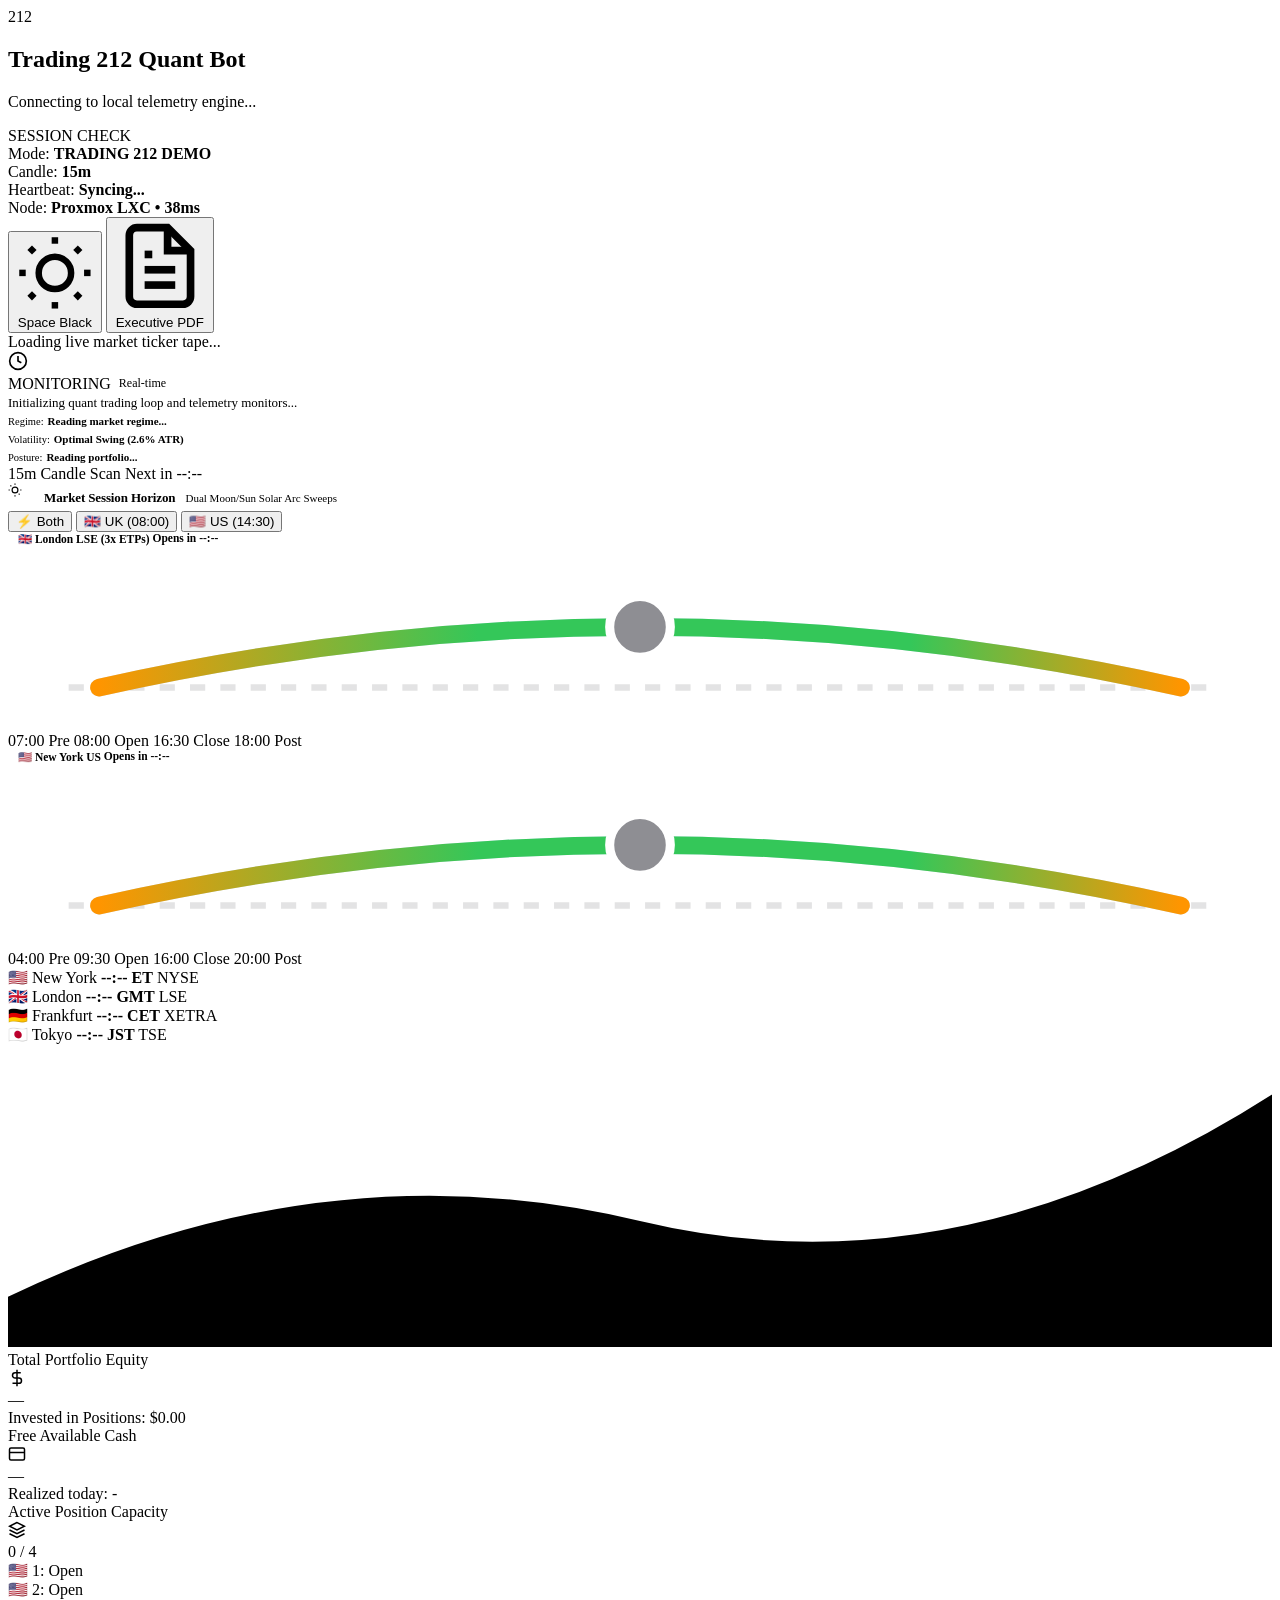
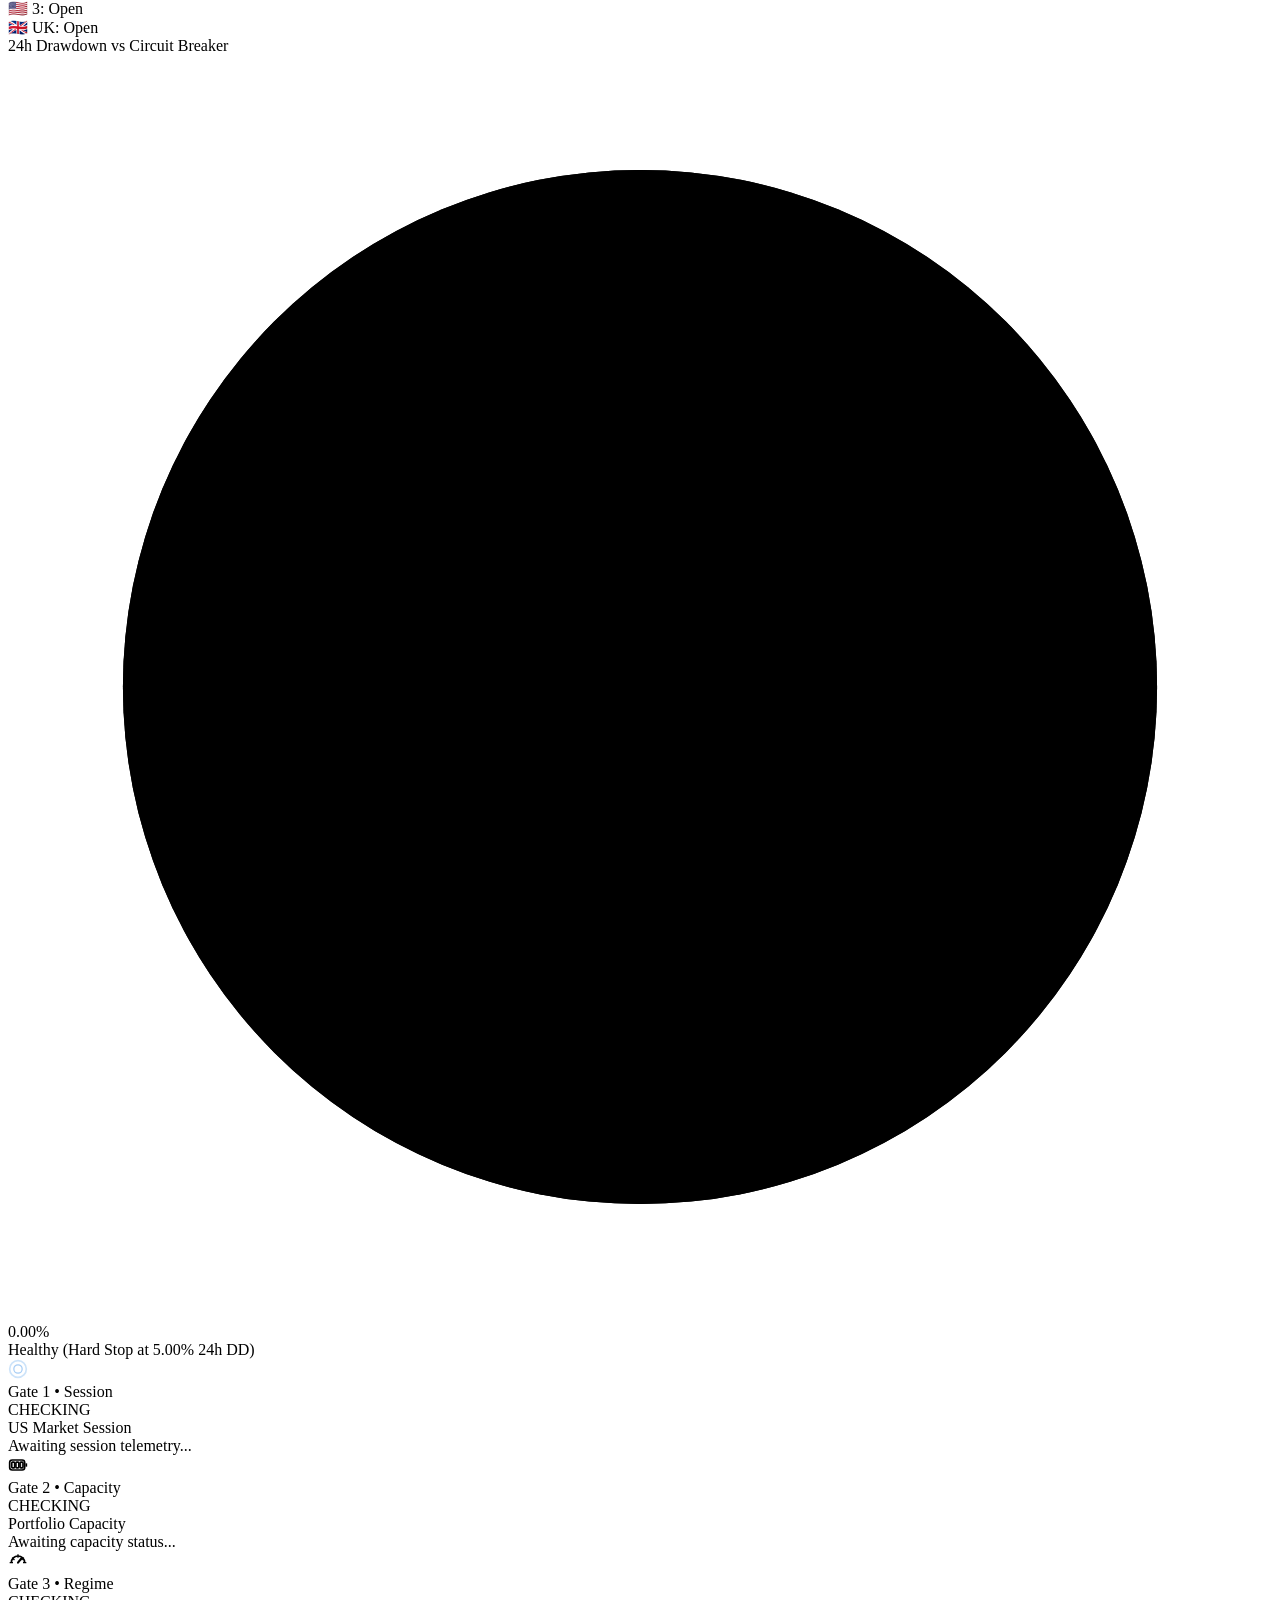
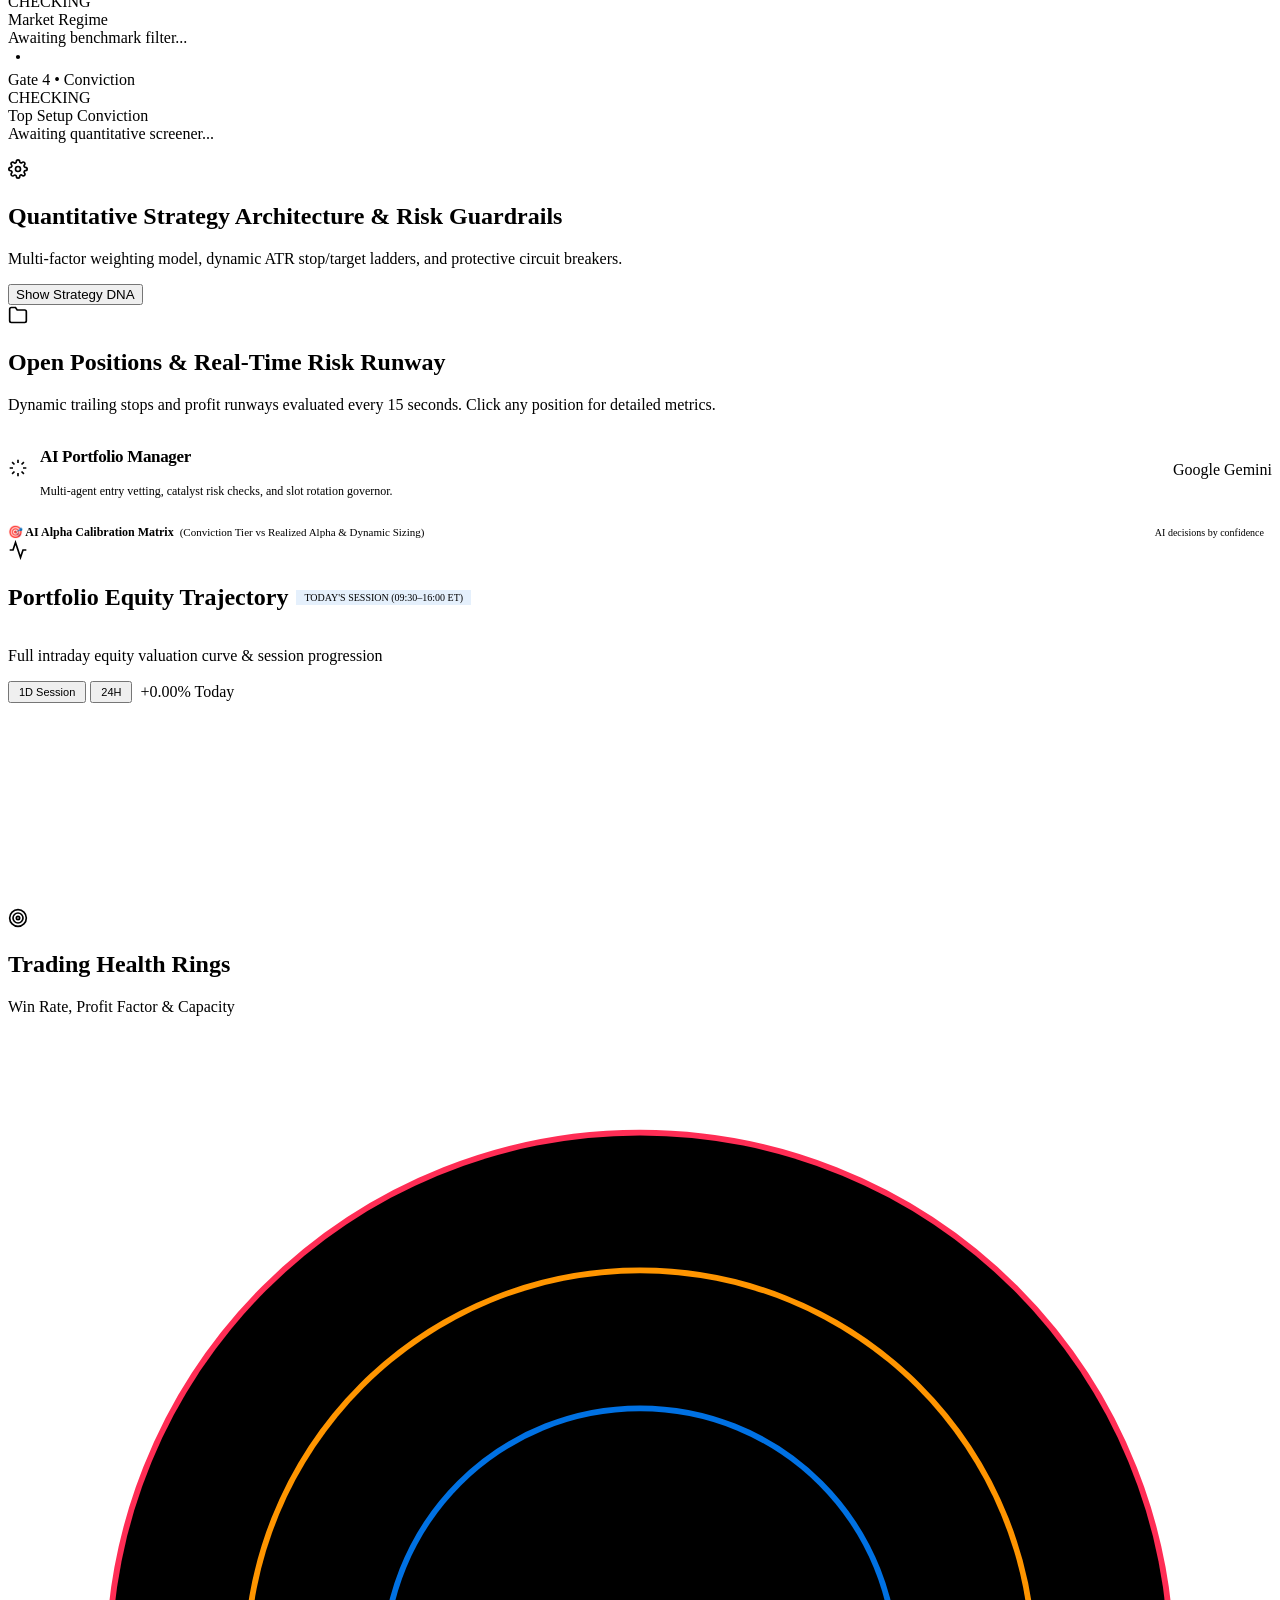
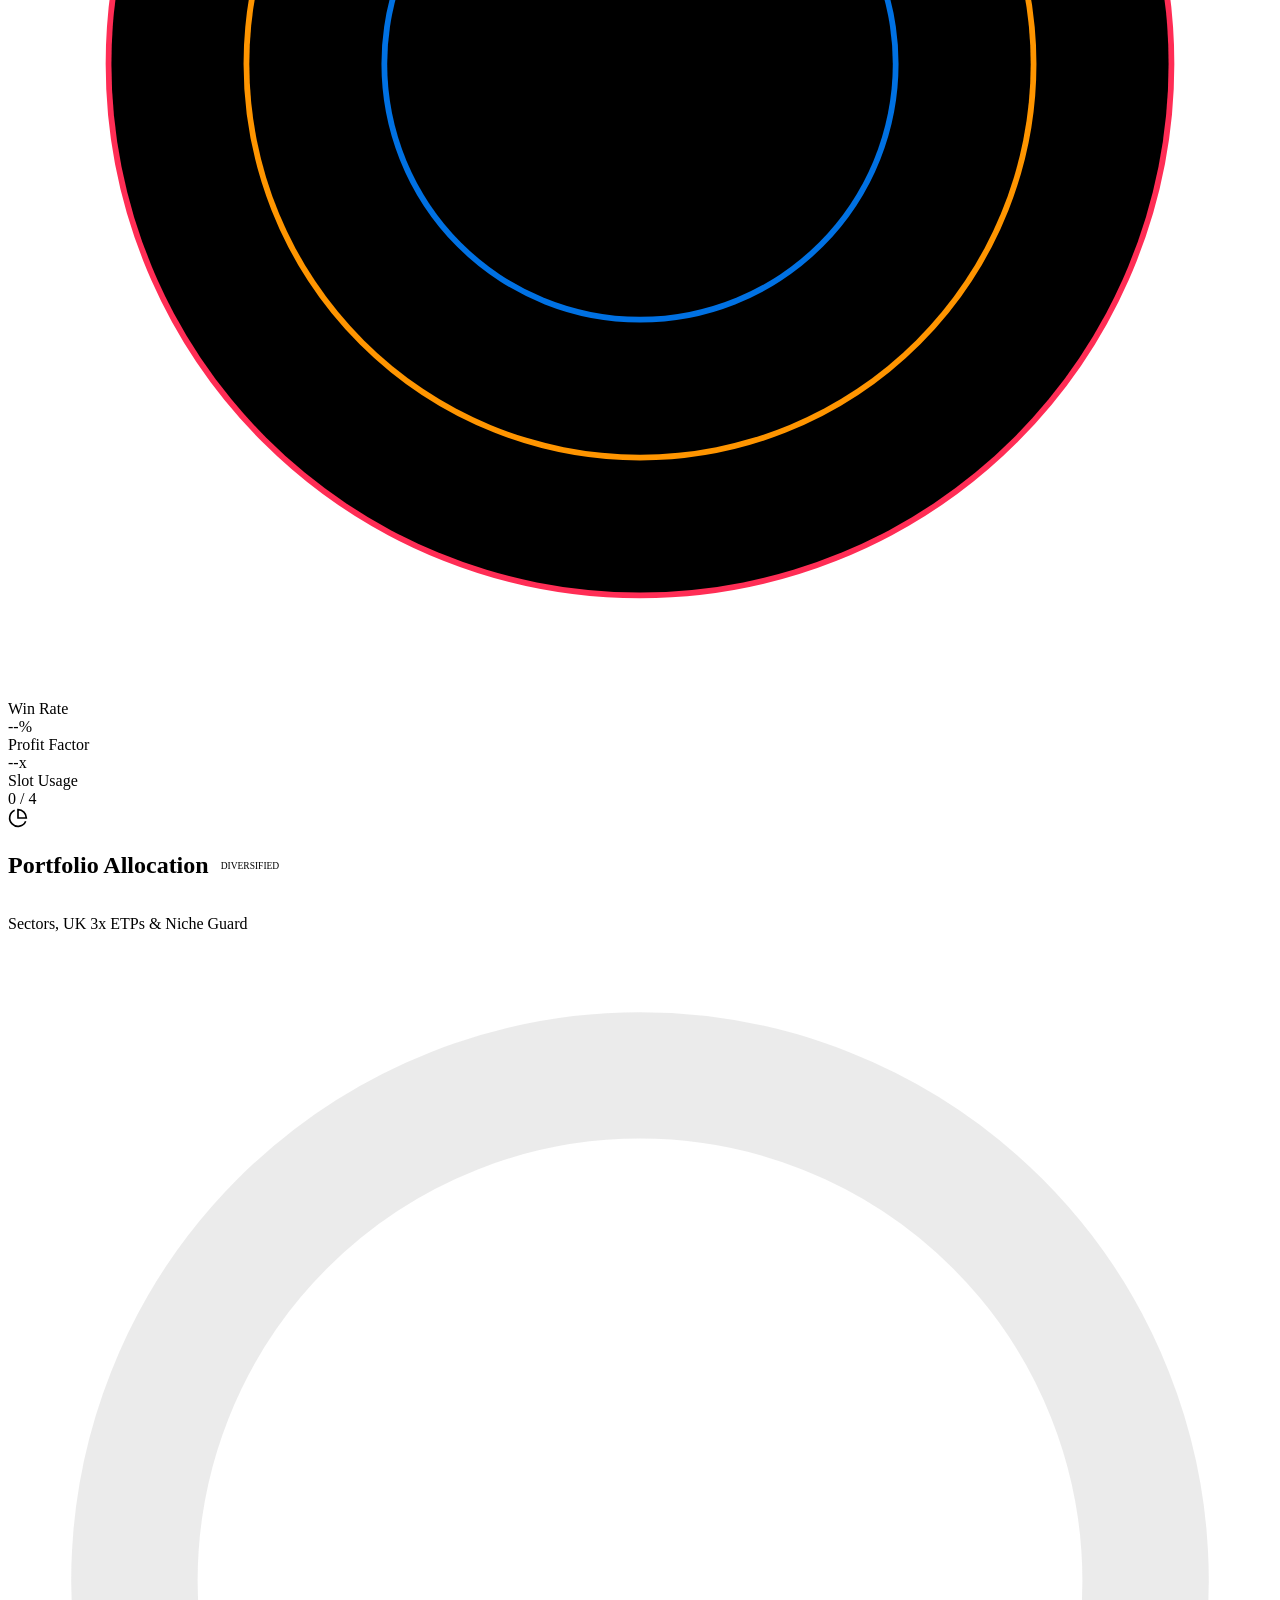
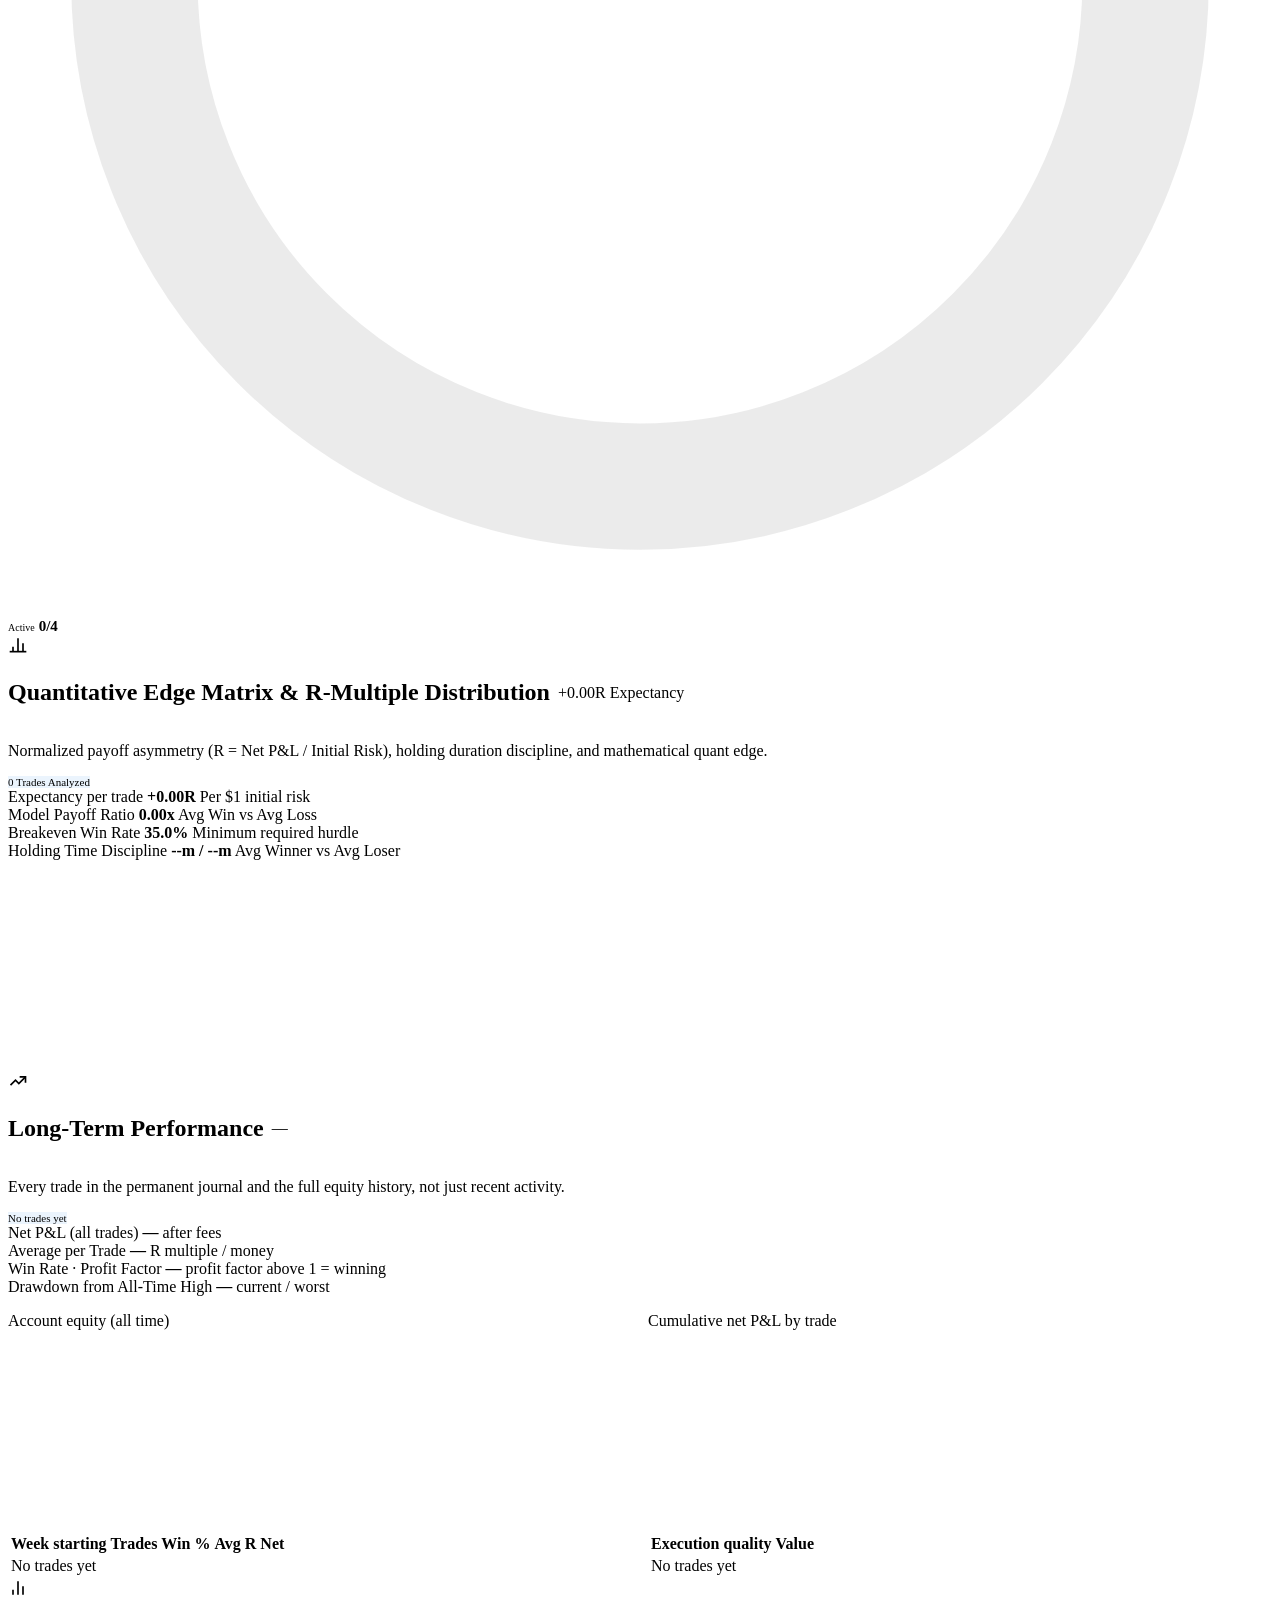
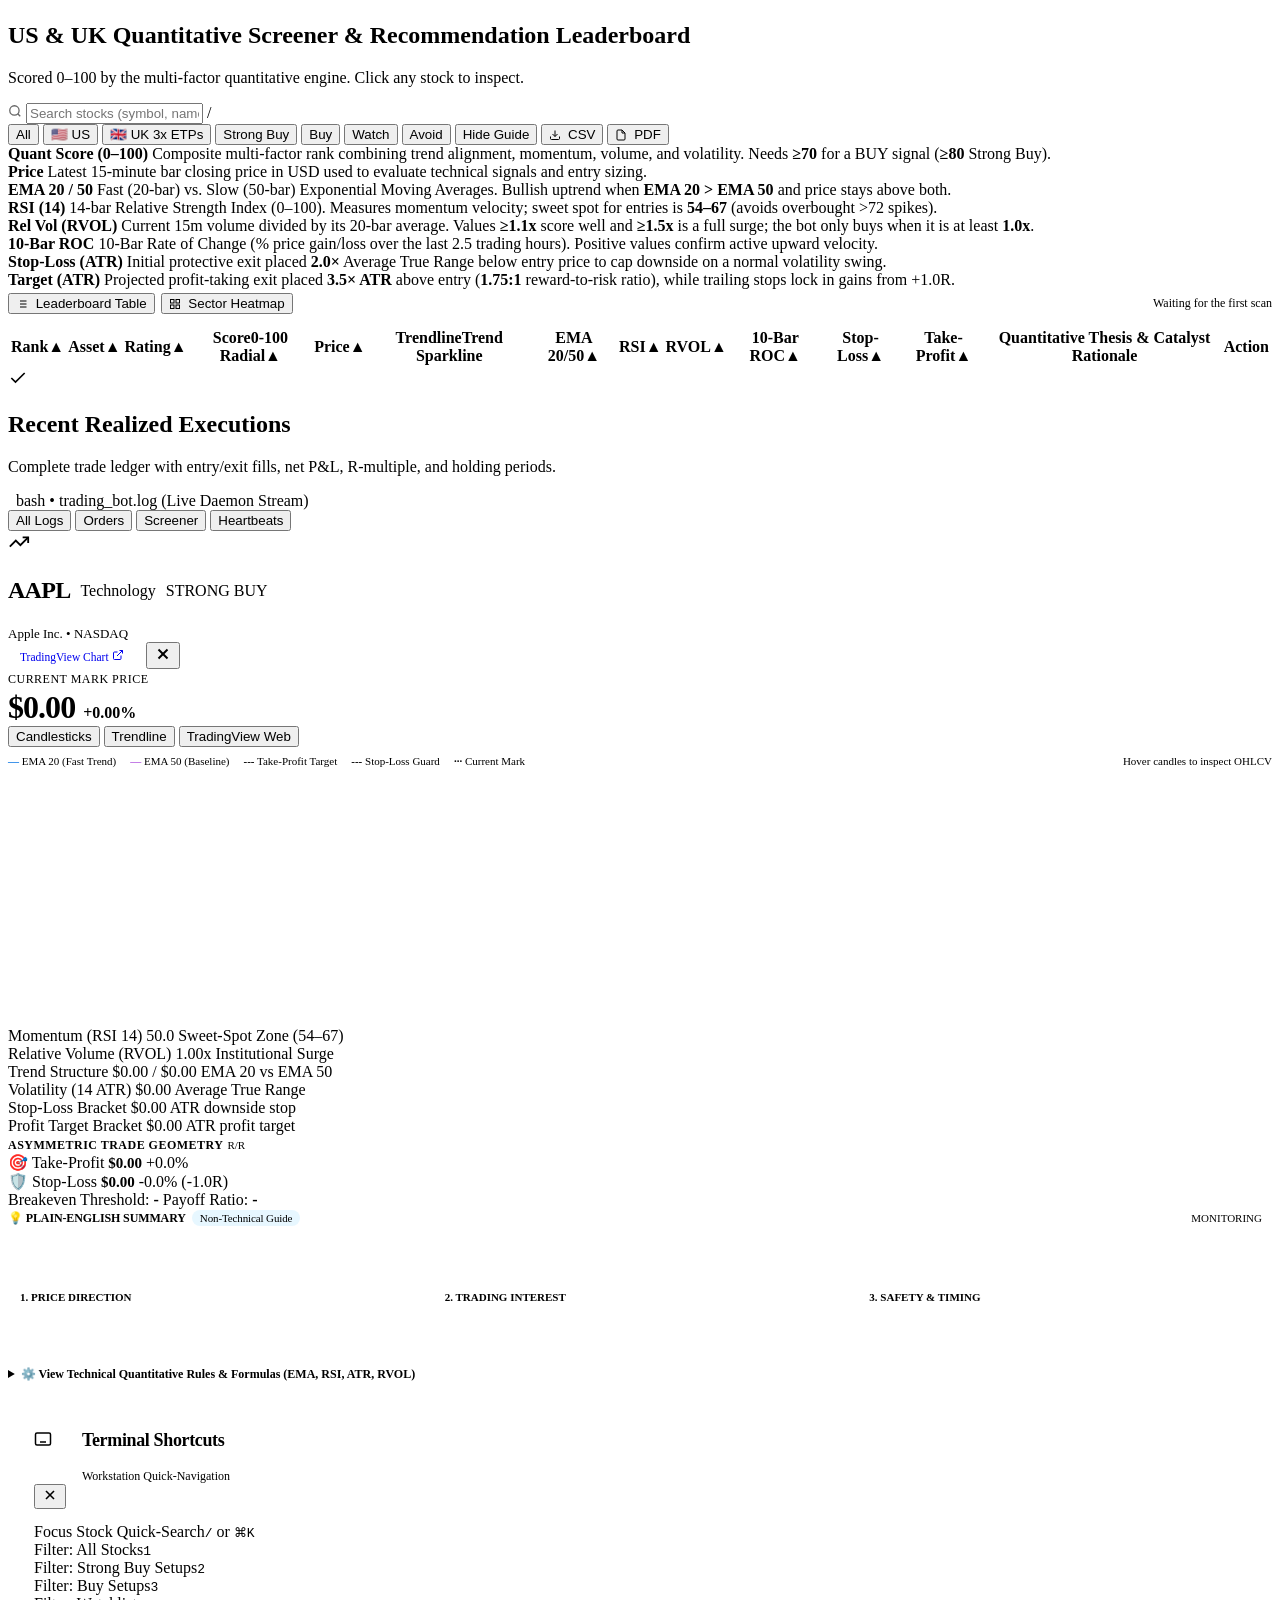
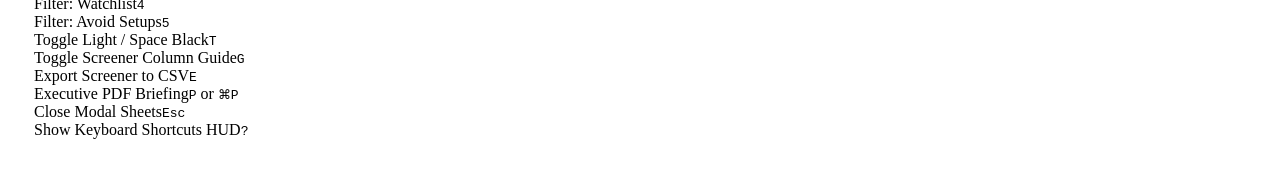
==== commit c926cde7: "fix(gui): make every number on the pages come from the code, and remove invented ones Audit of the d" ====
--- a/web/templates/index.html
+++ b/web/templates/index.html
@@ -134,10 +134,10 @@
 
         <!-- Macro Atmosphere Weather & Volatility Weather Strip -->
         <div class="macro-atmosphere-strip" id="macro-atmosphere-strip">
-          <div class="atmosphere-pill" id="atmo-regime-pill" title="SPY / QQQ 50-EMA Macro Trend Benchmark">
+          <div class="atmosphere-pill" id="atmo-regime-pill" title="Broad-market regime from the benchmark ETF (QQQ): trend lines and RSI decide how high a score the bot demands">
             <span class="beacon-dot beacon-open" id="atmo-regime-dot"></span>
             <span style="font-size:10.5px;color:var(--text-tertiary);">Regime:</span>
-            <strong id="atmo-regime-text" style="font-size:11px;color:var(--text-primary);">Bullish Trend (SPY &gt; 50 EMA)</strong>
+            <strong id="atmo-regime-text" style="font-size:11px;color:var(--text-primary);">Reading market regime...</strong>
           </div>
           <div class="atmosphere-pill" id="atmo-vol-pill" title="15m ATR 14 Dynamic Volatility Weather">
             <span class="beacon-dot beacon-open" id="atmo-vol-dot"></span>
@@ -147,7 +147,7 @@
           <div class="atmosphere-pill" id="atmo-posture-pill" title="Automated Risk &amp; Slot Sizing Posture">
             <span class="beacon-dot beacon-open" id="atmo-posture-dot"></span>
             <span style="font-size:10.5px;color:var(--text-tertiary);">Posture:</span>
-            <strong id="atmo-posture-text" style="font-size:11px;color:var(--green-text);">⚡ Full Alpha (1.0x Sizing)</strong>
+            <strong id="atmo-posture-text" style="font-size:11px;color:var(--green-text);">Reading portfolio...</strong>
           </div>
         </div>
 
@@ -324,7 +324,7 @@
           </div>
         </div>
         <div id="kpi-cash" class="kpi-val">—</div>
-        <div id="kpi-realized" class="kpi-sub">Session Realized P&L: $0.00</div>
+        <div id="kpi-realized" class="kpi-sub">Realized today: -</div>
         <div class="kpi-capsule-meter" title="Liquid Cash vs Active Capital">
           <div id="kpi-cash-bar" class="kpi-capsule-fill" style="width:100%; background:var(--accent);"></div>
           <div id="kpi-invested-bar" class="kpi-capsule-fill" style="width:0%; background:var(--green);"></div>
@@ -420,7 +420,7 @@
           </div>
           <span id="gate3-badge" class="gate-status-badge badge-hold">CHECKING</span>
         </div>
-        <div id="gate3-val" class="gate-step-val">Market Regime (SPY)</div>
+        <div id="gate3-val" class="gate-step-val">Market Regime</div>
         <div id="gate3-desc" class="gate-step-desc">Awaiting benchmark filter...</div>
       </div>
 
@@ -468,26 +468,26 @@
         <div class="engine-specs-grid">
           <div class="engine-spec-card">
             <span class="engine-spec-title">Factor 1 • Trend Structure</span>
-            <span class="engine-spec-val" style="color:var(--accent);">35% Weight</span>
-            <span class="engine-spec-sub">EMA 20 &gt; EMA 50 trend alignment with positive price expansion.</span>
-            <div class="engine-spec-bar"><div class="engine-spec-fill" style="width:35%;"></div></div>
+            <span class="engine-spec-val" style="color:var(--accent);">45 of 100 points</span>
+            <span class="engine-spec-sub">Fresh EMA 20/50 crossover scores most; a rising uptrend (close &gt; EMA 20 &gt; EMA 50) scores less; below the 50 EMA scores near zero.</span>
+            <div class="engine-spec-bar"><div class="engine-spec-fill" style="width:45%;"></div></div>
           </div>
           <div class="engine-spec-card">
             <span class="engine-spec-title">Factor 2 • Momentum Velocity</span>
-            <span class="engine-spec-val" style="color:var(--green);">30% Weight</span>
-            <span class="engine-spec-sub">RSI 14 sweet spot (54–67) and positive 10-bar rate of change.</span>
-            <div class="engine-spec-bar"><div class="engine-spec-fill" style="width:30%; background:var(--green);"></div></div>
+            <span class="engine-spec-val" style="color:var(--green);">25 of 100 points</span>
+            <span class="engine-spec-sub">RSI 14 in the 54–67 sweet spot scores full marks; above 72 (overbought) scores zero.</span>
+            <div class="engine-spec-bar"><div class="engine-spec-fill" style="width:25%; background:var(--green);"></div></div>
           </div>
           <div class="engine-spec-card">
             <span class="engine-spec-title">Factor 3 • Volume Conviction</span>
-            <span class="engine-spec-val" style="color:var(--amber);">20% Weight</span>
-            <span class="engine-spec-sub">Relative volume surge (RVOL &ge; 1.15x) validating institutional buying.</span>
-            <div class="engine-spec-bar"><div class="engine-spec-fill" style="width:20%; background:var(--amber);"></div></div>
+            <span class="engine-spec-val" style="color:var(--amber);">15 of 100 points</span>
+            <span class="engine-spec-sub">Relative volume: full marks at &ge; 1.5x the 20-bar average, most at &ge; 1.1x. <span id="rule-rvol-entry">Entry needs a minimum volume ratio.</span></span>
+            <div class="engine-spec-bar"><div class="engine-spec-fill" style="width:15%; background:var(--amber);"></div></div>
           </div>
           <div class="engine-spec-card">
-            <span class="engine-spec-title">Factor 4 • Volatility Bracket</span>
-            <span class="engine-spec-val" style="color:#af52de;">15% Weight</span>
-            <span class="engine-spec-sub">Average True Range (ATR 14) sizing with protective downside stop.</span>
+            <span class="engine-spec-title">Factor 4 • 10-Bar Momentum</span>
+            <span class="engine-spec-val" style="color:#af52de;">15 of 100 points</span>
+            <span class="engine-spec-sub">Price change over the last 10 bars (2.5 hours): +1.5% or more scores full marks. Overextension (-15) and upper-wick rejection (-10) are deducted.</span>
             <div class="engine-spec-bar"><div class="engine-spec-fill" style="width:15%; background:#af52de;"></div></div>
           </div>
         </div>
@@ -495,23 +495,23 @@
         <div class="engine-specs-grid" style="margin-top:14px;">
           <div class="engine-spec-card">
             <span class="engine-spec-title">Risk Rule • Position Sizing</span>
-            <span class="engine-spec-val">Max 2.0% Risk</span>
-            <span class="engine-spec-sub">Dollar risk per trade capped at 2% total equity based on 2.0x ATR stop distance.</span>
+            <span id="rule-risk-val" class="engine-spec-val">Max 1.5% risk</span>
+            <span id="rule-risk-sub" class="engine-spec-sub">Position size is set so a stop-out loses about 1.5% of equity, with the stop 2.0x ATR below entry.</span>
           </div>
           <div class="engine-spec-card">
             <span class="engine-spec-title">Risk Rule • Portfolio Capacity</span>
-            <span class="engine-spec-val">3 Slots Max</span>
-            <span class="engine-spec-sub">Strict 33% capital allocation per slot preventing over-concentration.</span>
+            <span id="rule-slots-val" class="engine-spec-val">4 intraday slots</span>
+            <span id="rule-slots-sub" class="engine-spec-sub">No position larger than 33% of equity.</span>
           </div>
           <div class="engine-spec-card">
             <span class="engine-spec-title">Risk Rule • Circuit Breaker</span>
-            <span class="engine-spec-val" style="color:var(--red);">5.00% 24h Stop</span>
-            <span class="engine-spec-sub">Automated trading halt if portfolio drawdown exceeds 5% from high-water mark.</span>
+            <span id="rule-cb-val" class="engine-spec-val" style="color:var(--red);">5.00% 24h stop</span>
+            <span id="rule-cb-sub" class="engine-spec-sub">Trading halts if equity falls 5% from its 24-hour peak.</span>
           </div>
           <div class="engine-spec-card">
             <span class="engine-spec-title">Risk Rule • Trailing Stop</span>
-            <span class="engine-spec-val" style="color:var(--green);">+1.0R Ratchet</span>
-            <span class="engine-spec-sub">Locks in breakeven once price reaches +1.0R, trailing at +1.5x ATR thereafter.</span>
+            <span id="rule-trail-val" class="engine-spec-val" style="color:var(--green);">+1.0R ratchet</span>
+            <span id="rule-trail-sub" class="engine-spec-sub">The stop moves to breakeven at +1.0R, then trails 1.5x ATR below the high from +1.5R.</span>
           </div>
         </div>
       </div>
@@ -569,7 +569,7 @@
             <span style="font-size:11px;color:var(--text-tertiary);">(Conviction Tier vs Realized Alpha &amp; Dynamic Sizing)</span>
           </div>
           <div id="ai-calibration-summary-pill" class="badge badge-strong-buy" style="font-size:10px;padding:2px 8px;">
-            Tier 1: 1.0x Sizing • High Win Edge
+            AI decisions by confidence
           </div>
         </div>
         <div class="ai-tier-grid" id="ai-tier-grid">
@@ -732,7 +732,7 @@
       <!-- 4 Quant Edge KPI Cards -->
       <div class="quant-edge-kpis">
         <div class="quant-edge-kpi">
-          <span class="edge-kpi-label">Math Expectancy ($E$)</span>
+          <span class="edge-kpi-label">Expectancy per trade</span>
           <strong id="edge-expectancy-val" class="edge-kpi-val pos-green">+0.00R</strong>
           <span id="edge-expectancy-sub" class="edge-kpi-sub">Per $1 initial risk</span>
         </div>
@@ -847,7 +847,7 @@
           </div>
           <div>
             <h2 id="screener-title" class="section-title">US &amp; UK Quantitative Screener &amp; Recommendation Leaderboard</h2>
-            <p class="section-sub">Scored 0–100 via multi-factor quantitative engine (50 US High-Beta Equities + 5 UK 3x Bull &amp; Inverse Short ETPs in GBP). Click any stock to inspect.</p>
+            <p class="section-sub"><span id="screener-universe-text">Scored 0–100 by the multi-factor quantitative engine.</span> Click any stock to inspect.</p>
           </div>
         </div>
         <div class="filter-bar">
@@ -857,19 +857,19 @@
               <circle cx="11" cy="11" r="8"></circle>
               <line x1="21" y1="21" x2="16.65" y2="16.65"></line>
             </svg>
-            <input type="text" id="screener-search-input" placeholder="Search 55 stocks (symbol, name, sector)... [/]" oninput="handleScreenerSearch(this.value)" autocomplete="off" spellcheck="false" />
+            <input type="text" id="screener-search-input" placeholder="Search stocks (symbol, name, sector)... [/]" oninput="handleScreenerSearch(this.value)" autocomplete="off" spellcheck="false" />
             <span class="search-kbd-shortcut">/</span>
           </div>
 
-          <button id="btn-filter-all" class="filter-btn active" onclick="setFilter('ALL', this)">All (55)</button>
-          <button id="btn-filter-us" class="filter-btn" onclick="setFilter('US_ONLY', this)">🇺🇸 US (50)</button>
-          <button id="btn-filter-uk" class="filter-btn" onclick="setFilter('UK_ONLY', this)">🇬🇧 UK 3x ETPs (5)</button>
+          <button id="btn-filter-all" class="filter-btn active" onclick="setFilter('ALL', this)">All</button>
+          <button id="btn-filter-us" class="filter-btn" onclick="setFilter('US_ONLY', this)">🇺🇸 US</button>
+          <button id="btn-filter-uk" class="filter-btn" onclick="setFilter('UK_ONLY', this)">🇬🇧 UK 3x ETPs</button>
           <button id="btn-filter-strong-buy" class="filter-btn" onclick="setFilter('STRONG BUY', this)">Strong Buy</button>
           <button id="btn-filter-buy" class="filter-btn" onclick="setFilter('BUY', this)">Buy</button>
           <button id="btn-filter-watch" class="filter-btn" onclick="setFilter('WATCH', this)">Watch</button>
           <button id="btn-filter-avoid" class="filter-btn" onclick="setFilter('AVOID', this)">Avoid</button>
           <button id="btn-toggle-guide" class="filter-btn" onclick="toggleScreenerGuide()">Hide Guide</button>
-          <button id="btn-export-csv" class="filter-btn export-csv-btn" onclick="exportScreenerCSV()" title="Export ranked 50-stock matrix as CSV">
+          <button id="btn-export-csv" class="filter-btn export-csv-btn" onclick="exportScreenerCSV()" title="Export the ranked stock matrix as CSV">
             <svg width="12" height="12" viewBox="0 0 24 24" fill="none" stroke="currentColor" stroke-width="2" style="vertical-align:middle;margin-right:3px;">
               <path d="M21 15v4a2 2 0 0 1-2 2H5a2 2 0 0 1-2-2v-4"></path>
               <polyline points="7 10 12 15 17 10"></polyline>
@@ -907,19 +907,19 @@
         </div>
         <div class="screener-guide-card">
           <strong>Rel Vol (RVOL)</strong>
-          Current 15m volume divided by its 20-bar average. Values <b>&ge;1.15x</b> confirm genuine institutional participation behind the move (<b>&ge;1.5x</b> surge).
+          Current 15m volume divided by its 20-bar average. Values <b>&ge;1.1x</b> score well and <b>&ge;1.5x</b> is a full surge; the bot only buys when it is at least <b id="guide-rvol-min">1.0x</b>.
         </div>
         <div class="screener-guide-card">
           <strong>10-Bar ROC</strong>
           10-Bar Rate of Change (% price gain/loss over the last 2.5 trading hours). Positive values confirm active upward velocity.
         </div>
         <div class="screener-guide-card">
-          <strong id="guide-sl-title">Stop-Loss (2.0x ATR)</strong>
-          Initial protective exit placed <b>2.0&times; Average True Range</b> below entry price to cap downside on a normal volatility swing.
+          <strong id="guide-sl-title">Stop-Loss (ATR)</strong>
+          Initial protective exit placed <b id="guide-sl-mult">2.0&times;</b> Average True Range below entry price to cap downside on a normal volatility swing.
         </div>
         <div class="screener-guide-card">
-          <strong id="guide-tp-title">Target (3.5x ATR)</strong>
-          Projected profit-taking exit placed <b>3.5&times; ATR</b> above entry (<b>1.75:1</b> reward-to-risk ratio), while trailing stops lock in gains from +1.0R.
+          <strong id="guide-tp-title">Target (ATR)</strong>
+          Projected profit-taking exit placed <b id="guide-tp-mult">3.5&times; ATR</b> above entry (<b id="guide-rr">1.75:1</b> reward-to-risk ratio), while trailing stops lock in gains from +1.0R.
         </div>
       </div>
 
@@ -947,7 +947,7 @@
             Sector Heatmap
           </button>
         </div>
-        <span id="screener-count-pill" style="font-size:12px;color:var(--text-tertiary);">50 stocks analyzed</span>
+        <span id="screener-count-pill" style="font-size:12px;color:var(--text-tertiary);">Waiting for the first scan</span>
       </div>
 
       <!-- Sector Heatmap Container -->
@@ -955,6 +955,7 @@
         <!-- Dynamically rendered sector heatmap groups -->
       </div>
 
+      <div id="screener-stale" style="display:none;margin:0 0 12px;padding:10px 14px;border-radius:10px;font-size:13px;line-height:1.4;color:var(--text-secondary);background:rgba(255,159,10,0.14);border:1px solid rgba(255,159,10,0.35);"></div>
       <div class="table-container" id="screener-table-container">
         <table>
           <thead>
@@ -1116,7 +1117,7 @@
         <div class="modal-tile">
           <span class="tile-label">Momentum (RSI 14)</span>
           <span id="modal-rsi" class="tile-val">50.0</span>
-          <span id="modal-rsi-desc" class="tile-sub">Sweet-Spot Zone (45–65)</span>
+          <span id="modal-rsi-desc" class="tile-sub">Sweet-Spot Zone (54–67)</span>
         </div>
         <div class="modal-tile">
           <span class="tile-label">Relative Volume (RVOL)</span>
@@ -1136,12 +1137,12 @@
         <div class="modal-tile">
           <span class="tile-label">Stop-Loss Bracket</span>
           <span id="modal-sl" class="tile-val pos-red">$0.00</span>
-          <span id="modal-sl-desc" class="tile-sub">1.5x ATR Downside Guard</span>
+          <span id="modal-sl-desc" class="tile-sub">ATR downside stop</span>
         </div>
         <div class="modal-tile">
           <span class="tile-label">Profit Target Bracket</span>
           <span id="modal-tp" class="tile-val pos-green">$0.00</span>
-          <span id="modal-tp-desc" class="tile-sub">3.5x ATR Target (+2.3R)</span>
+          <span id="modal-tp-desc" class="tile-sub">ATR profit target</span>
         </div>
       </div>
 
@@ -1149,15 +1150,15 @@
       <div class="modal-rr-card">
         <div class="modal-rr-header">
           <span style="font-size:12px;font-weight:600;text-transform:uppercase;letter-spacing:0.04em;color:var(--text-tertiary);">Asymmetric Trade Geometry</span>
-          <span id="modal-rr-ratio" class="badge badge-strong-buy" style="font-size:11px;">1 : 2.33 R/R</span>
+          <span id="modal-rr-ratio" class="badge badge-strong-buy" style="font-size:11px;">R/R</span>
         </div>
         <div class="modal-rr-ladder">
           <div class="rr-point rr-tp">
             <div class="rr-dot" style="background:var(--green); color:var(--green);"></div>
             <div class="rr-info">
-              <span class="rr-label" style="color:var(--green-text);">🎯 Take-Profit (+3.5x ATR)</span>
+              <span id="modal-rr-tp-label" class="rr-label" style="color:var(--green-text);">🎯 Take-Profit</span>
               <strong id="modal-rr-tp-val" style="color:var(--green-text); font-size:15px;">$0.00</strong>
-              <span id="modal-rr-tp-pct" class="rr-delta pos-green">+0.0% (+2.33R)</span>
+              <span id="modal-rr-tp-pct" class="rr-delta pos-green">+0.0%</span>
             </div>
           </div>
           <div class="rr-bar-bracket">
@@ -1167,15 +1168,15 @@
           <div class="rr-point rr-sl">
             <div class="rr-dot" style="background:var(--red); color:var(--red);"></div>
             <div class="rr-info">
-              <span class="rr-label" style="color:var(--red-text);">🛡️ Stop-Loss (1.5x ATR)</span>
+              <span id="modal-rr-sl-label" class="rr-label" style="color:var(--red-text);">🛡️ Stop-Loss</span>
               <strong id="modal-rr-sl-val" style="color:var(--red-text); font-size:15px;">$0.00</strong>
               <span id="modal-rr-sl-pct" class="rr-delta pos-red">-0.0% (-1.0R)</span>
             </div>
           </div>
         </div>
         <div class="rr-footer-stats">
-          <span>Breakeven Threshold: <strong id="modal-rr-be-rate">30.0% Win Rate</strong></span>
-          <span>Payoff Ratio: <strong>1.0R Risk : 2.33R Gain</strong></span>
+          <span>Breakeven Threshold: <strong id="modal-rr-be-rate">-</strong></span>
+          <span>Payoff Ratio: <strong id="modal-rr-payoff">-</strong></span>
         </div>
       </div>
 
@@ -1256,7 +1257,7 @@
       </div>
       <div class="shortcuts-list">
         <div class="shortcut-item"><span>Focus Stock Quick-Search</span><span><kbd>/</kbd> or <kbd>⌘K</kbd></span></div>
-        <div class="shortcut-item"><span>Filter: All Stocks (50)</span><kbd>1</kbd></div>
+        <div class="shortcut-item"><span>Filter: All Stocks</span><kbd>1</kbd></div>
         <div class="shortcut-item"><span>Filter: Strong Buy Setups</span><kbd>2</kbd></div>
         <div class="shortcut-item"><span>Filter: Buy Setups</span><kbd>3</kbd></div>
         <div class="shortcut-item"><span>Filter: Watchlist</span><kbd>4</kbd></div>
